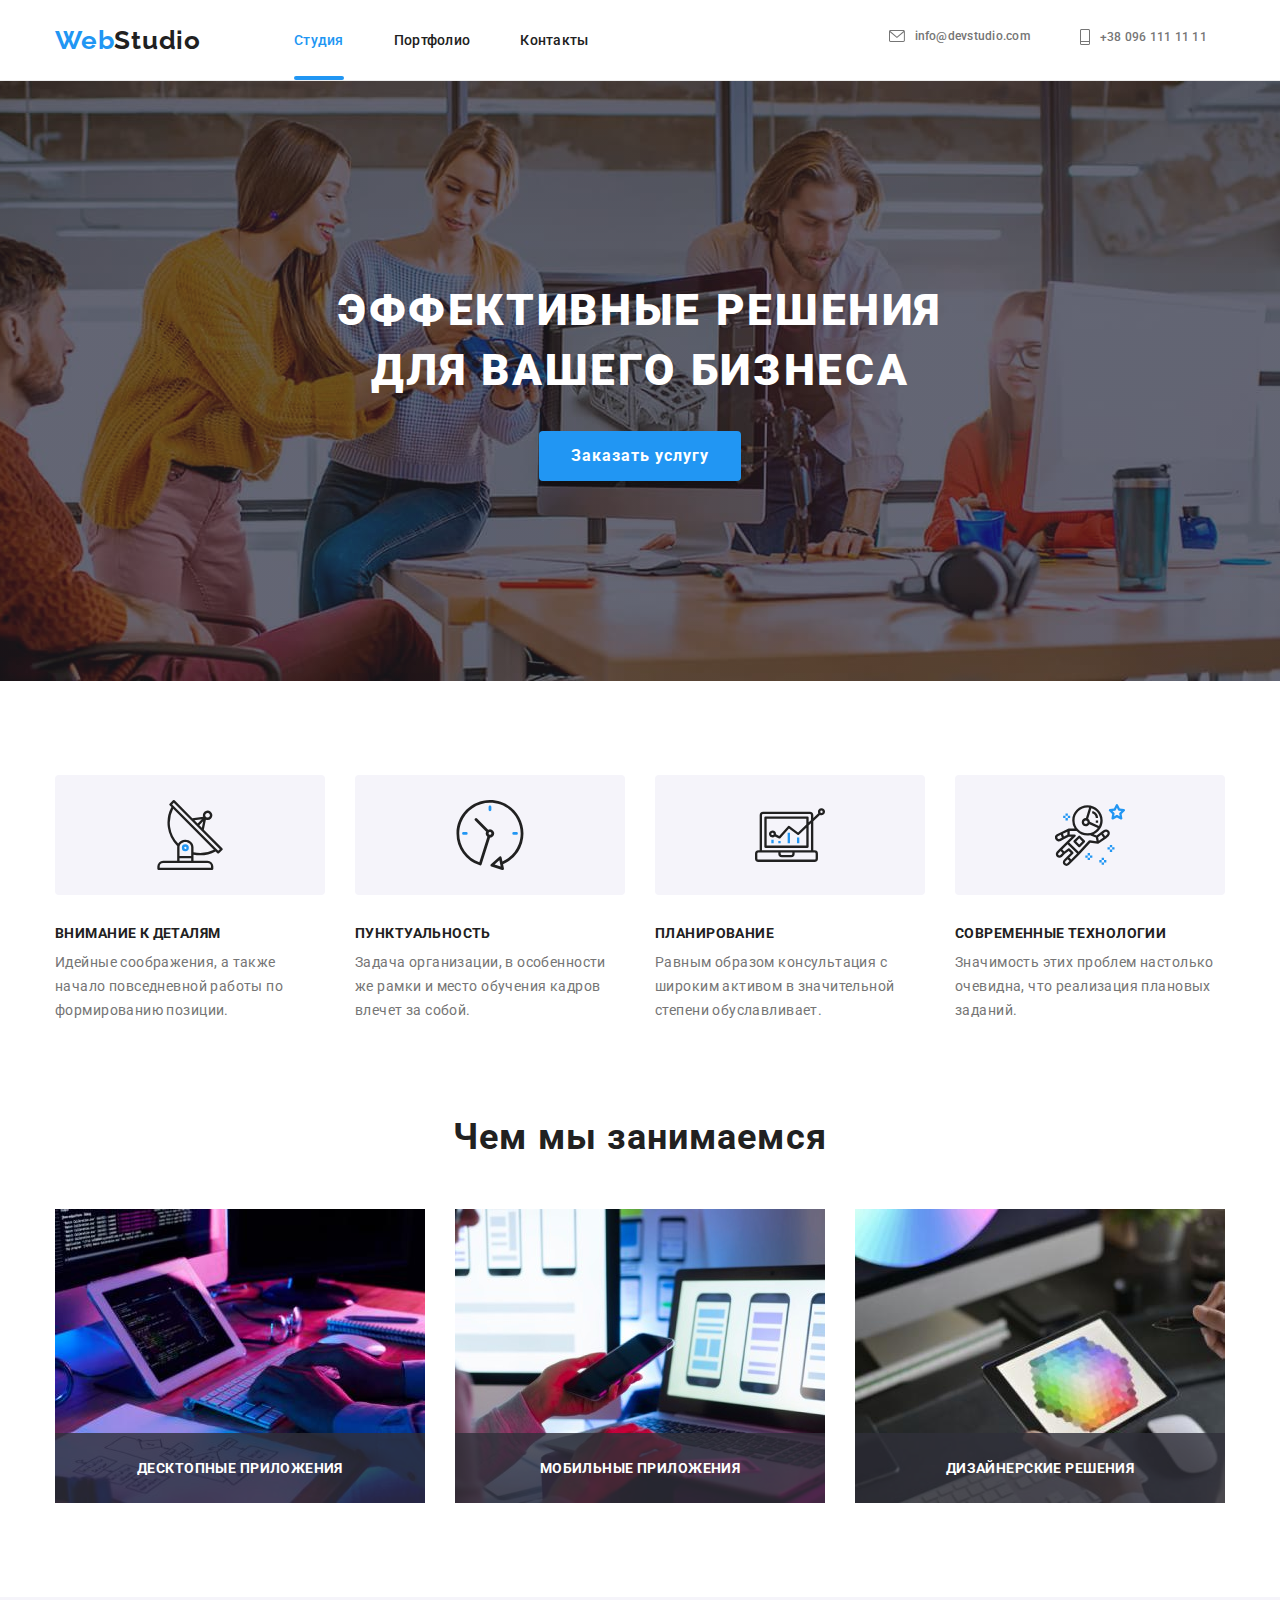
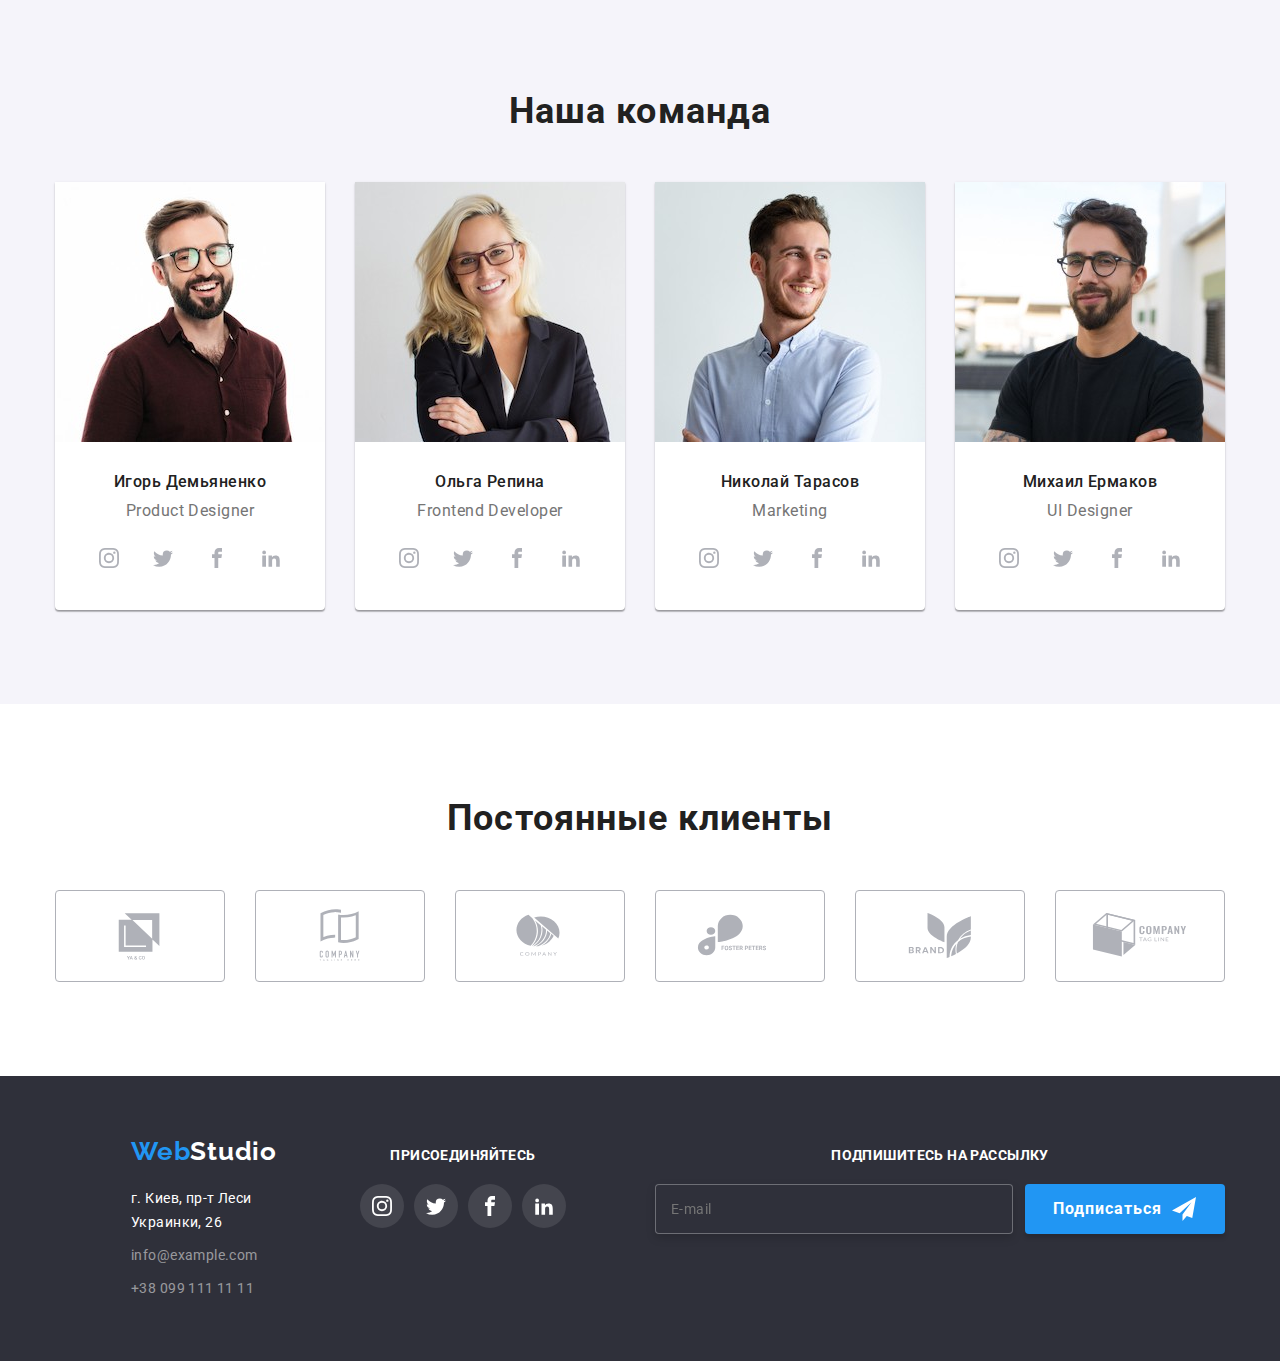
==== index.html @ aaf0d630 "1" ====
<!DOCTYPE html>
<html lang="en">
  <head>
    <meta charset="UTF-8" />
    <meta http-equiv="X-UA-Compatible" content="IE=edge" />
    <meta name="viewport" content="width=device-width, initial-scale=1.0" />
    <title>Document</title>
    <link rel="preconnect" href="https://fonts.googleapis.com" />
    <link rel="preconnect" href="https://fonts.gstatic.com" crossorigin />
    <link
      rel="stylesheet"
      href="https://cdnjs.cloudflare.com/ajax/libs/modern-normalize/1.0.0/modern-normalize.min.css"
    />
    <link
      href="https://fonts.googleapis.com/css2?family=Raleway:wght@600;700;800&family=Roboto:wght@400;500;700;900&display=swap"
      rel="stylesheet"
    />
    <link rel="stylesheet" href="./css/main.min.css" />
  </head>

  <body>
    <!-- Логотип -->
    <header class="header">
      <div class="container nav">
        <a href="./index.html" class="logo logo--right">Web<span class="logo__header-color">Studio</span></a>
        <nav class="nav">
          <ul class="nav list">
            <li class="nav__item">
              <a href="./index.html" class="active nav__info">Студия</a>
            </li>
            <li class="nav__item">
              <a href="./portfolio.html" class="nav__info">Портфолио</a>
            </li>
            <li class="nav__item">
              <a href="#contacts" class="nav__info">Контакты</a>
            </li>
          </ul>
        </nav>
        <ul class="heder-contacts list">
          <li class="heder-contacts__link">
            <a href="mailto:info@devstudio.com" class="heder-contacts__mail">
              <svg class="heder-contacts__icon" width="16" height="12">
               <use href="./images/icons-sprite.svg#icon-email"></use>
              </svg>info@devstudio.com
            </a>
          </li>
          <li class="heder-contacts__link">
            <a href="tel:+380961111111" class="heder-contacts__tel">
              <svg class="heder-contacts__icon" width="10" height="16">
                <use href="./images/icons-sprite.svg#icon-mobile"></use>
              </svg>+38 096 111 11 11
            </a>
          </li>
        </ul>
      </div>
    </header>

    <div class="mobail-header container">
       <a href="./index.html" class="mobail-logo">Web<span class="logo__header-color">Studio</span></a>    
       <button class="mobile-menu-btn" type="button"  data-menu-button>
            <svg  class="mobile-menu-icon" width="24" height="16">
              <use class="mobile-menu-open" href="./images/symbol-defs.svg#menu-24px"></use>
            <use class="mobile-menu-close" href="./images/symbol-defs.svg#close-24px"></use>
            </svg>
       </button>

      </div>

    <!-- Услуги для бизнеса -->
    <main>
      <section class="market wrapper">
        <div class="container">
          <h1 class="solution">Эффективные решения для вашего бизнеса</h1>
          <button class="order" type="button" data-modal-open >Заказать услугу</button>
        </div>
      </section>

      <!-- Особенности работы -->

      <section class="section">
        <div class="container">
          <h2 class="visually-hidden">Переваги</h2>
          <ul class="list fors">
            <li class="fors__list">
              <div class="feature feature--bottom">
                <svg width="70" height="70">
                  <use href="./images/icons-sprite.svg#icon-antenna"></use>
                </svg>
              </div>
              <h3 class="fors__skils fors__skils--bottom">Внимание к деталям</h3>
              <p class="fors__deskr">
                Идейные соображения, а также начало повседневной работы по формированию позиции.
              </p>
            </li>

            <li class="fors__list">
              <div class="feature feature--bottom">
                <svg width="70" height="70">
                  <use href="./images/icons-sprite.svg#icon-clock"></use>
                </svg>
              </div>
              <h3 class="fors__skils fors__skils--bottom">Пунктуальность</h3>
              <p class="fors__deskr">
                Задача организации, в особенности же рамки и место обучения кадров влечет за собой.
              </p>
            </li>

            <li class="fors__list">
              <div class="feature feature--bottom">
                <svg width="70" height="70">
                  <use href="./images/icons-sprite.svg#icon-diagram"></use>
                </svg>
              </div>
              <h3 class="fors__skils fors__skils--bottom">Планирование</h3>
              <p class="fors__deskr">
                Равным образом консультация с широким активом в значительной степени обуславливает.
              </p>
            </li>

            <li class="fors__list">
              <div class="feature feature--bottom">
                <svg width="70" height="70">
                  <use href="./images/icons-sprite.svg#icon-astronaut"></use>
                </svg>
              </div>
              <h3 class="fors__skils fors__skils--bottom">Современные технологии</h3>
              <p class="fors__deskr">
                Значимость этих проблем настолько очевидна, что реализация плановых заданий.
              </p>
            </li>
          </ul>
        </div>
      </section>

      <!-- Три картинки -->

      <section class="container">
        <div class="section work">
          <h2 class="mishion mishion--bottom">Чем мы занимаемся</h2>
          <ul class="picture list">
            <li class="picture__box picture__box--end">
              <img src="./images/box1.jpg" width="370" height="294" alt="box 1" />
              <p class="picture__text">Десктопные приложения</p>
            </li>
            <li class="picture__box picture__box--end">
              <img src="./images/box2.jpg" width="370" height="294" alt="box 2" />
              <p class="picture__text">Мобильные приложения</p>
            </li>
            <li class="picture__box picture__box--end">
              <img src="./images/box3.jpg" width="370" height="294" alt="box 3" />
              <p class="picture__text">Дизайнерские решения</p>
            </li>
          </ul>
        </div>
      </section>

      <!-- Команда фирмы -->

      <section class="team section">
        <div class="container">
          <h2 id="studio" class="mishion mishion--bottom">Наша команда</h2>
          <ul class="team-box list">
            <li class="team-box__unit">
              <img class="team-box__img" src="./images/igor.jpg" alt="img" />
              <div class="personal">
                <h3 class="personal__soname">Игорь Демьяненко</h3>
                <p class="personal__job personal__job--top">Product Designer</p>
                 <ul class="list soshial  soshial--top">
                    <li class="soshial__list">
                      <a class="soshial__links"
                        href="https://www.instagram.com/">
                        <svg class="soshial__icons" width="20" height="20">
                          <use href="./images/symbol-defs.svg#icon-instagram"></use>
                        </svg>
                      </a>
                    </li>
                    <li class="soshial__list">
                      <a class="soshial__links"
                        href="https://www.twitter.com/">
                        <svg class="soshial__icons" width="20" height="20">
                          <use href="./images/symbol-defs.svg#icon-twitter"></use>
                        </svg>
                      </a>
                    </li>
                    <li class="soshial__list">
                      <a class="soshial__links"
                        href="https://www.facebook.com/">
                        <svg class="soshial__icons" width="20" height="20">
                          <use href="./images/symbol-defs.svg#icon-facebook"></use>
                        </svg>
                      </a>
                    </li>
                    <li class="soshial__list">
                      <a class="soshial__links"
                        href="https://www.linkedin.com/">
                        <svg class="soshial__icons" width="20" height="20">
                          <use href="./images/symbol-defs.svg#icon-linkedin2"></use>
                        </svg>
                      </a>
                    </li>
                  </ul> 
                </div>
              
            </li>
            <li class="team-box__unit">
              <img  class="team-box__img" src="./images/olga.jpg" alt="img" />
              <div class="personal">
                <h3 class="personal__soname">Ольга Репина</h3>
                <p class="personal__job personal__job--top">Frontend Developer</p>
                 <ul class="list soshial  soshial--top">
                    <li class="soshial__list">
                      <a class="soshial__links"
                        href="https://www.instagram.com/">
                        <svg class="soshial__icons" width="20" height="20">
                          <use href="./images/symbol-defs.svg#icon-instagram"></use>
                        </svg>
                      </a>
                    </li>
                    <li class="soshial__list">
                      <a class="soshial__links"
                        href="https://www.twitter.com/">
                        <svg class="soshial__icons" width="20" height="20">
                          <use href="./images/symbol-defs.svg#icon-twitter"></use>
                        </svg>
                      </a>
                    </li>
                    <li class="soshial__list">
                      <a class="soshial__links"
                        href="https://www.facebook.com/">
                        <svg class="soshial__icons" width="20" height="20">
                          <use href="./images/symbol-defs.svg#icon-facebook"></use>
                        </svg>
                      </a>
                    </li>
                    <li class="soshial__list">
                      <a class="soshial__links"
                        href="https://www.linkedin.com/">
                        <svg class="soshial__icons" width="20" height="20">
                          <use href="./images/symbol-defs.svg#icon-linkedin2"></use>
                        </svg>
                      </a>
                    </li>
                  </ul>
              </div>
            </li>
            <li class="team-box__unit">
              <img  class="team-box__img" src="./images/nikolaj.jpg" alt="img" />
              <div class="personal">
                <h3 class="personal__soname">Николай Тарасов</h3>
                <p class="personal__job personal__job--top">Marketing</p>
                 <ul class="list soshial  soshial--top">
                    <li class="soshial__list">
                      <a class="soshial__links"
                        href="https://www.instagram.com/">
                        <svg class="soshial__icons" width="20" height="20">
                          <use href="./images/symbol-defs.svg#icon-instagram"></use>
                        </svg>
                      </a>
                    </li>
                    <li class="soshial__list">
                      <a class="soshial__links"
                        href="https://www.twitter.com/">
                        <svg class="soshial__icons" width="20" height="20">
                          <use href="./images/symbol-defs.svg#icon-twitter"></use>
                        </svg>
                      </a>
                    </li>
                    <li class="soshial__list">
                      <a class="soshial__links"
                        href="https://www.facebook.com/">
                        <svg class="soshial__icons" width="20" height="20">
                          <use href="./images/symbol-defs.svg#icon-facebook"></use>
                        </svg>
                      </a>
                    </li>
                    <li class="soshial__list">
                      <a class="soshial__links"
                        href="https://www.linkedin.com/">
                        <svg class="soshial__icons" width="20" height="20">
                          <use href="./images/symbol-defs.svg#icon-linkedin2"></use>
                        </svg>
                      </a>
                    </li>
                  </ul>
              </div>
            </li>
            <li class="team-box__unit">
              <img class="team-box__img" src="./images/mihail.jpg" alt="img" />
              <div class="personal">
                <h3 class="personal__soname">Михаил Ермаков</h3>
                <p class="personal__job personal__job--top">UI Designer</p>
                 <ul class="list soshial  soshial--top">
                    <li class="soshial__list">
                      <a class="soshial__links"
                        href="https://www.instagram.com/">
                        <svg class="soshial__icons" width="20" height="20">
                          <use href="./images/symbol-defs.svg#icon-instagram"></use>
                        </svg>
                      </a>
                    </li>
                    <li class="soshial__list">
                      <a class="soshial__links"
                        href="https://www.twitter.com/">
                        <svg class="soshial__icons" width="20" height="20">
                          <use href="./images/symbol-defs.svg#icon-twitter"></use>
                        </svg>
                      </a>
                    </li>
                    <li class="soshial__list">
                      <a class="soshial__links"
                        href="https://www.facebook.com/">
                        <svg class="soshial__icons" width="20" height="20">
                          <use href="./images/symbol-defs.svg#icon-facebook"></use>
                        </svg>
                      </a>
                    </li>
                    <li class="soshial__list">
                      <a class="soshial__links"
                        href="https://www.linkedin.com/">
                        <svg class="soshial__icons" width="20" height="20">
                          <use href="./images/symbol-defs.svg#icon-linkedin2"></use>
                        </svg>
                      </a>
                    </li>
                  </ul>
        </div>
      </div>
      </section>

      <!-- Постоянные клиенты -->

      <section class="section">
        <div class="container">
          <h2 class="mishion mishion--bottom">Постоянные клиенты</h2>
          <ul class="klients list">
            <li class="klients__list">
              <a class="klients__link" href=""
                ><svg class="klients__icon" width="106" height="60">
                  <use href="./images/symbol-defs.svg#icon-logo-0"></use>
                </svg>
              </a>
            </li>
            <li class="klients__list">
              <a class="klients__link" href=""
                ><svg class="klients__icon" width="106" height="60">
                  <use href="./images/symbol-defs.svg#icon-logo-1"></use>
                </svg>
              </a>
            </li>
            <li class="klients__list">
              <a class="klients__link" href=""
                ><svg class="klients__icon" width="106" height="60">
                  <use href="./images/symbol-defs.svg#icon-logo-2"></use>
                </svg>
              </a>
            </li>
            <li class="klients__list">
              <a class="klients__link" href=""
                ><svg class="klients__icon" width="106" height="60">
                  <use href="./images/symbol-defs.svg#icon-logo-3"></use>
                </svg>
              </a>
            </li>
            <li class="klients__list">
              <a class="klients__link" href=""
                ><svg class="klients__icon" width="106px" height="60px">
                  <use href="./images/symbol-defs.svg#icon-logo-4"></use>
                </svg>
              </a>
            </li>
            <li class="klients__list">
              <a class="klients__link" href=""
                ><svg class="klients__icon" width="106" height="60">
                  <use href="./images/symbol-defs.svg#icon-logo-5"></use>
                </svg>
              </a>
            </li>
          </ul>
        </div>
      </section>
    </main>

    <!-- footer -->

    <footer class="grafit">
      <div class="container flex">
        <div class="footer__contacts--right">
          <a class="logo logo--bottom" href="./12index.html">Web<span class="logo__footer-color">Studio</span></a>
          <address id="contacts">
            <ul class="footer__contacts-block list">
              <li class="footer__contacts-list">
                <a
                  href="https://goo.gl/maps/5vLrTGRrTv6c7Xk37"
                  target="_blank" rel="noopener noreferrer" class="footer__contacts-adress"
                  >г. Киев, пр-т Леси Украинки, 26
                </a>
              </li>
              <li class="footer__contacts-list">
                <a href="mailto:info@example.com" class="footer__contacts-link">info@example.com</a>
              </li>

              <li class="footer__contacts-list">
                <a href="tel:+380991111111" class="footer__contacts-link">+38 099 111 11 11</a>
              </li>
            </ul>
          </address>
        </div>
        <div class="footer-soclink">
          <p class="footer-title">присоединяйтесь</p>
          <ul class="footer-soc-list list">
            <li class="footer-soc-item">
              <a class="footer-soc-link link" href="https://www.instagram.com/">
                <svg class="footer-icon" width="20" height="20">
                  <use href="./images/symbol-defs.svg#icon-instagram"></use>
                </svg>
              </a>
            </li>
            <li class="footer-soc-item">
              <a class="footer-soc-link link" href="https://www.twitter.com/"
                ><svg class="footer-icon" width="20" height="20">
                  <use href="./images/symbol-defs.svg#icon-twitter"></use>
                </svg>
              </a>
            </li>
            <li class="footer-soc-item">
              <a class="footer-soc-link link" href="https://www.facebook.com/"
                ><svg class="footer-icon" width="20" height="20">
                  <use href="./images/symbol-defs.svg#icon-facebook"></use>
                </svg>
              </a>
            </li>
            <li class="footer-soc-item">
              <a class="footer-soc-link link" href="https://www.linkedin.com/"
                ><svg class="footer-icon" width="20" height="20">
                  <use href="./images/symbol-defs.svg#icon-linkedin2"></use>
                </svg>
              </a>
            </li>
          </ul>
        </div>

        <div class="footer-form">
             <p class="footer-title">ПОДПИШИТЕСЬ НА РАССЫЛКУ</p>
              <div class="btn-send">
                <form class="">
                  <label class="form-field">
                      <input class="input" type="email" name="email"
                          placeholder="E-mail" required />
                  </label>
                </form>        
                 <button class="button-send" type="submit">Подписаться
                      <svg class="button-icon-send" width="24" height="24">
                          <use href="./images/symbol-defs.svg#icon-shere" />
                      </svg>
                 </button>
            </div>
        </div>
      </div>

    </footer>

<!-- MODAL -->

    <div class="backdrop is-hidden" data-modal>
      <div class="modal">
        <button type="button" class="modal-close-btn" data-modal-close>
          <svg class="close-btn" width="11" height="11">
            <use href="./images/symbol-defs.svg#icon-xx"></use>
          </svg>
        </button>

        <form action="#" class="modal-form" data-netlify="true" id="form">
          <p class="modal-form-deskr">Оставьте свои данные, мы вам перезвоним</p>

           <div class="modal-form-fild">
             <label for="text" class="modal-field-name">Имя</label>
              <div class="input-wrap">
                <input required type="text" class="modal-field-input" id="user-name" name="Имя">   
                 <svg class="form-icon" width="12" height="12">
                   <use href="./images/symbol-defs.svg#icon-man"></use>
                 </svg>
              </div>
           </div>
           <div class="modal-form-fild">
              <label for="tel" class="modal-field-name">Телефон</label>
              <div class="input-wrap">
                <input required type="tel" class="modal-field-input" id="user-telefon" name="Телефон">
                  <svg class="form-icon" width="12" height="12">
                    <use href="./images/symbol-defs.svg#icon-fone"></use>
                  </svg>
              </div>
           </div>
           <div class="modal-form-fild">
             <label for="email" class="modal-field-name">Почта</label>
             <div class="input-wrap">
               <input required type="email" class="modal-field-input" id="user-email"name="email">
                 <svg class="form-icon" width="15" height="12">
                   <use href="./images/symbol-defs.svg#icon-mail-to"></use>
                 </svg>
              </div>
           </div>
           <div class="modal-form-coments">
              <label for="comment" class="modal-field-name">Комментарий</label>
              <textarea class="modal-field-coments" name="comment" id="comment" placeholder="Введите текст..."></textarea>
           </div>
           <label class="modal-field-contract">
            <input class="checkbox" type="checkbox" name="contract" value="reading" />
            Соглашаюсь с рассылкой и принимаю  <span class="contract"> Условия договора</span>
          </label>
           <button class="model-form-button" id="launch-btn" type="submit">Oтправить</button>
       </form>

      </div>
    </div>
    <!-- MOBILE MENU MODUL -->
    <div class=" mobile-menu backdro is-hidde" data-menu>

      <ul class=" mobile-menu__nav list">
        <li class="mobile-menu__nav--item">
          <a href="./index.html" class="mobile-menu__nav--info carent">Студия</a>
        </li>
        <li class="mobile-menu__nav--item">
          <a href="./portfolio.html" class="mobile-menu__nav--info">Портфолио</a>
        </li>
        <li class="mobile-menu__nav--item">
          <a href="#contacts" class="mobile-menu__nav--info">Контакты</a>
        </li>
      </ul>

      <ul class="mobile-menu__contacts list">
        <li class="mobile-menu__contacts--item">
          <a href="tel:+380961111111" class="mobile-menu__contacts--tel">+38 096 111 11 11</a>
        </li>

        <li class="mobile-menu__contacts--item">
          <a href="mailto:info@devstudio.com" class="mobile-menu__contacts--mail">info@devstudio.com</a>
        </li>
      </ul>

           <ul class="mobile-menu__socials list link">
              <li class="mobile-menu__socials--item">
                <a href="https://www.instagram.com/" class="mobile-menu__socials--link link">Instagram</a>
              </li>
              <li class="mobile-menu__socials--item">
                <a href="https://www.twitter.com/" class="mobile-menu__socials--link link">Twitter</a>
              </li>
              <li class="mobile-menu__socials--item">
                <a href="https://www.facebook.com/" class="mobile-menu__socials--link link">Facebook</a>
              </li>
              <li class="mobile-menu__socials--item">
                <a href="https://www.linkedin.com/" class="mobile-menu__socials--link link">LinkedIn</a>
              </li>
            </ul>
    </div>

   <script src="./js/modal.js"></script>
   <script src="./js/mobile-menu.js"></script>
  </body>
</html>
---- css/main.min.css ----
*,*::before,*::after{-webkit-box-sizing:border-box;box-sizing:border-box}:root{--card-team-gap: 30px;--card-projects-gap: 30px;--main-brand-color: #2196f3;--sekond-brand-color: #212121;--main-body-color: #ffffff;--buttom-second-color: #188ce8;--text-main-color: #2f303a;--text-sekond-color: #757575;--background-second-color: #f5f4fa;--background: #e5e5e5;--icons-first-color: #afb1b8;--e-adress-color: rgba(225, 225, 225, 0.6)}body{font-family:Roboto,sans-serif;color:var(--sekond-brand-color);background-color:var(--main-body-color);font-size:14px;letter-spacing:.03em}.list{list-style:none;margin:0;padding-left:0px}.link{text-decoration:none;padding:0px}h1,h2,h3,h4,h5,p{margin:0}ul,ol{margin:0;padding-left:0}img{display:block;height:auto}a{text-decoration:none}.visually-hidden{position:absolute;width:1px;height:1px;margin:-1px;border:0;padding:0;white-space:nowrap;-webkit-clip-path:inset(100%);clip-path:inset(100%);clip:rect(0 0 0 0);overflow:hidden}.container{width:100%;margin-left:auto;margin-right:auto;padding:0 15px}@media screen and (max-width: 479px){.container{max-width:100%;margin-left:auto;margin-right:auto}}@media screen and (min-width: 480px){.container{max-width:480px}}@media screen and (min-width: 768px){.container{max-width:768px}}@media screen and (min-width: 1200px){.container{max-width:1200px}}.section{margin:0 auto}@media screen and (max-width: 1199px){.section{padding-top:60px;padding-bottom:60px}}@media screen and (min-width: 1200px){.section{padding-top:94px;padding-bottom:94px}}.header{padding-top:25px;padding-bottom:24px;border-bottom:1px solid #ececec}@media screen and (max-width: 767px){.header{display:none}}@media screen and (min-width: 768px){.header{padding-top:21px;padding-bottom:21px}}@media screen and (min-width: 1200px){.header{padding-top:25px;padding-bottom:24px}}.mobail-header{display:-webkit-box;display:-ms-flexbox;display:flex;-webkit-box-align:center;-ms-flex-align:center;align-items:center;-webkit-box-pack:justify;-ms-flex-pack:justify;justify-content:space-between;background-color:var(--main-body-color)}@media screen and (min-width: 767px){.mobail-header{display:none;max-width:100%}}.mobail-logo{display:-webkit-box;display:-ms-flexbox;display:flex;padding:16px 0;font-family:"Raleway";font-style:normal;font-weight:700;font-size:24px;line-height:1.17;letter-spacing:.03em;color:var(--main-brand-color);cursor:pointer}.mobile-menu-btn{background-color:rgba(0,0,0,0);border:none;width:40px;height:40px;display:-webkit-box;display:-ms-flexbox;display:flex;-webkit-box-align:center;-ms-flex-align:center;align-items:center;-webkit-box-pack:center;-ms-flex-pack:center;justify-content:center;cursor:pointer;margin-left:auto;z-index:1000;-webkit-transform:fill;transform:fill;-webkit-transition:-webkit-transform 250ms cubic-bezier(0.4, 0, 0.2, 1);transition:-webkit-transform 250ms cubic-bezier(0.4, 0, 0.2, 1);transition:transform 250ms cubic-bezier(0.4, 0, 0.2, 1);transition:transform 250ms cubic-bezier(0.4, 0, 0.2, 1), -webkit-transform 250ms cubic-bezier(0.4, 0, 0.2, 1)}@media screen and (min-width: 768px){.mobile-menu-btn{display:none}}.mobile-menu-open,.mobile-menu-close{-webkit-transform:fill;transform:fill;-webkit-transition:-webkit-transform 250ms cubic-bezier(0.4, 0, 0.2, 1);transition:-webkit-transform 250ms cubic-bezier(0.4, 0, 0.2, 1);transition:transform 250ms cubic-bezier(0.4, 0, 0.2, 1);transition:transform 250ms cubic-bezier(0.4, 0, 0.2, 1), -webkit-transform 250ms cubic-bezier(0.4, 0, 0.2, 1);fill:var(--sekond-brand-color)}.mobile-menu-open:hover,.mobile-menu-open:focus{fill:var(--main-brand-color)}.mobile-menu-close:focus,.mobile-menu-close:hover{fill:var(--main-brand-color)}.mobile-menu-open{-webkit-transition:500ms;transition:500ms}.mobile-menu-btn.is-open .mobile-menu-open{opacity:0}.mobile-menu-close{opacity:0;-webkit-transition:500ms;transition:500ms}.mobile-menu-btn.is-open .mobile-menu-close{opacity:1}.logo{display:block;font-family:"Raleway";text-decoration:none;font-weight:700;font-size:26px;line-height:1.19;letter-spacing:.03em;color:var(--main-brand-color)}@media screen and (max-width: 1199px){.logo{display:-webkit-box;display:-ms-flexbox;display:flex;-webkit-box-pack:center;-ms-flex-pack:center;justify-content:center}}.logo--bottom{margin-bottom:20px}.logo__footer-color{color:var(--main-body-color)}@media screen and (min-width: 768px){.logo--right{margin-right:86px}}@media screen and (min-width: 1200px){.logo--right{margin-right:93px}}.logo__header-color{color:var(--sekond-brand-color)}.nav{display:-webkit-box;display:-ms-flexbox;display:flex;-webkit-box-align:center;-ms-flex-align:center;align-items:center}.nav__item{margin-right:50px}.nav__item:last-child{margin-right:0px}.nav__info{position:relative;font-weight:500;line-height:1.14;letter-spacing:.02em;color:var(--sekond-brand-color);-webkit-transition-property:color;transition-property:color;-webkit-transition-duration:250ms;transition-duration:250ms;-webkit-transition-timing-function:cubic-bezier(0.4, 0, 0.2, 1);transition-timing-function:cubic-bezier(0.4, 0, 0.2, 1)}.nav__info:hover,.nav__info:focus{color:var(--main-brand-color)}.active::after{content:"";position:absolute;left:0;bottom:-32px;width:100%;height:4px;border-radius:2px;background-color:var(--main-brand-color)}.active{color:var(--main-brand-color)}.heder-contacts{display:-webkit-box;display:-ms-flexbox;display:flex}@media screen and (min-width: 768px){.heder-contacts{-ms-flex-wrap:wrap;flex-wrap:wrap;margin-left:74px}}@media screen and (min-width: 1200px){.heder-contacts{-ms-flex-wrap:nowrap;flex-wrap:nowrap;margin-left:300px}}.heder-contacts__mail,.heder-contacts__tel{display:-webkit-box;display:-ms-flexbox;display:flex;-webkit-box-align:center;-ms-flex-align:center;align-items:center;font-family:"Roboto";font-style:normal;font-weight:500;letter-spacing:.02em;color:var(--text-sekond-color);-webkit-transition-property:color;transition-property:color;-webkit-transition-duration:250ms;transition-duration:250ms;-webkit-transition-timing-function:cubic-bezier(0.4, 0, 0.2, 1);transition-timing-function:cubic-bezier(0.4, 0, 0.2, 1)}@media screen and (min-width: 768px){.heder-contacts__mail,.heder-contacts__tel{font-weight:500;font-size:12px;line-height:1.17;letter-spacing:.02em}}.heder-contacts__mail:hover,.heder-contacts__mail:hover,.heder-contacts__tel:hover,.heder-contacts__tel:hover{color:var(--main-brand-color)}@media screen and (min-width: 768px){.heder-contacts__mail{padding-bottom:9px}}@media screen and (min-width: 1200px){.heder-contacts__link+.heder-contacts__link{margin-left:50px}}.heder-contacts__icon{fill:currentColor}@media screen and (min-width: 768px){.heder-contacts__icon{margin-right:8px}}@media screen and (min-width: 1200px){.heder-contacts__icon{margin-right:10px}}.heder-contacts__icon:hover{fill:currentColor}@media screen and (min-width: 768px){.heder-contacts__icon--smal-tel{width:10px;height:14px}}@media screen and (min-width: 1200px){.heder-contacts__icon--smal-tel{width:10px;height:16px}}@media screen and (min-width: 768px){.heder-contacts__icon--smal-mail{width:12px;height:10px}}@media screen and (min-width: 1200px){.heder-contacts__icon--smal-mail{width:16px;height:12px}}.market{background-color:var(--text-main-color)}@media screen and (max-width: 1199px){.market{padding-top:118px;padding-bottom:118px}}@media screen and (min-width: 1200px){.market{padding-top:200px;padding-bottom:200px}}.wrapper{margin-left:auto;margin-right:auto;background-image:-webkit-gradient(linear, left top, right top, from(rgba(47, 48, 58, 0.4)), to(rgba(47, 48, 58, 0.4))),url(../images/idias\ for\ bisenes.jpg);background-image:linear-gradient(to right, rgba(47, 48, 58, 0.4), rgba(47, 48, 58, 0.4)),url(../images/idias\ for\ bisenes.jpg);background-repeat:no-repeat;background-position:center;background-size:cover}@media screen and (min-width: 480px){.wrapper{max-width:480px;height:400px}}@media screen and (min-width: 768px){.wrapper{max-width:768px;height:400px}}@media screen and (min-width: 1200px){.wrapper{max-width:1600px;height:600px}}.solution{margin:0px auto;font-family:"Roboto";font-style:normal;font-weight:900;text-transform:uppercase;text-align:center;letter-spacing:.06em;color:var(--main-body-color)}@media screen and (max-width: 1199px){.solution{width:360px;font-size:26px;line-height:1.62}}@media screen and (min-width: 1200px){.solution{width:696px;font-size:44px;line-height:1.36}}.order{display:block;margin:0 auto;padding:10px 32px 10px 32px;margin-top:30px;background:var(--main-brand-color);-webkit-box-shadow:0px 4px 4px rgba(0,0,0,.15);box-shadow:0px 4px 4px rgba(0,0,0,.15);border:0;border-radius:4px;font-family:"Roboto";font-weight:700;font-size:16px;line-height:1.88;text-align:center;letter-spacing:.06em;color:var(--main-body-color);cursor:pointer}.order:hover{background-color:var(--buttom-second-color)}.order:focus{cursor:progress}.feature{display:-webkit-box;display:-ms-flexbox;display:flex;-webkit-box-pack:center;-ms-flex-pack:center;justify-content:center;-webkit-box-align:center;-ms-flex-align:center;align-items:center;width:100%;height:120px;background-color:var(--background-second-color);border-radius:4px}.feature--bottom{margin-bottom:30px}.fors{display:-webkit-box;display:-ms-flexbox;display:flex;-webkit-box-pack:center;-ms-flex-pack:center;justify-content:center;-ms-flex-wrap:wrap;flex-wrap:wrap;gap:30px}@media screen and (min-width: 480px){.fors__list{max-width:450px}}@media screen and (min-width: 768px){.fors__list{max-width:354px}}@media screen and (min-width: 1200px){.fors__list{max-width:270px}}.fors__skils{font-family:"Roboto";font-size:14px;font-weight:700;letter-spacing:.03em;text-transform:uppercase;color:var(--sekond-brand-color)}.fors__skils--bottom{margin:0 0 10px 0}.fors__deskr{font-family:"Roboto";font-style:normal;font-weight:400;line-height:1.71;letter-spacing:.03em;color:var(--text-sekond-color);margin:0}.work{padding-top:0px}@media screen and (max-width: 1199px){.work{display:none}}.picture{display:-webkit-box;display:-ms-flexbox;display:flex;-webkit-box-pack:center;-ms-flex-pack:center;justify-content:center;-ms-flex-wrap:wrap;flex-wrap:wrap;gap:30px}.picture__box{position:relative}.picture__text{display:-webkit-box;display:-ms-flexbox;display:flex;-webkit-box-pack:center;-ms-flex-pack:center;justify-content:center;-webkit-box-align:center;-ms-flex-align:center;align-items:center;position:absolute;width:100%;height:70px;bottom:0;font-weight:700;text-transform:uppercase;color:var(--main-body-color);background:rgba(47,48,58,.8)}.mishion{font-family:"Roboto";font-weight:700;letter-spacing:.03em;text-align:center;color:var(--sekond-brand-color)}@media screen and (min-width: 1200px){.mishion{font-size:36px;line-height:1.16}}@media screen and (max-width: 1199px){.mishion{font-size:28px;line-height:1.18}}@media screen and (min-width: 1200px){.mishion--bottom{margin-bottom:50px}}@media screen and (max-width: 1199px){.mishion--bottom{margin-bottom:30px}}.team{margin-left:auto;margin-right:auto;background-color:var(--background-second-color)}.team-box{display:-webkit-box;display:-ms-flexbox;display:flex;-webkit-box-pack:center;-ms-flex-pack:center;justify-content:center;-ms-flex-wrap:wrap;flex-wrap:wrap;gap:30px}.team-box__unit{background:var(--main-body-color);-webkit-box-shadow:0px 1px 3px rgba(0,0,0,.12),0px 1px 1px rgba(0,0,0,.14),0px 2px 1px rgba(0,0,0,.2);box-shadow:0px 1px 3px rgba(0,0,0,.12),0px 1px 1px rgba(0,0,0,.14),0px 2px 1px rgba(0,0,0,.2);border-radius:0px 0px 4px 4px;overflow:hidden}@media screen and (min-width: 480px){.team-box__img{width:450px;height:460px}}@media screen and (min-width: 768px){.team-box__img{width:354px;height:374px}}@media screen and (min-width: 1200px){.team-box__img{width:270px;height:260px}}.personal{padding:30px 0}.personal__soname{text-align:center;font-family:"Roboto";font-weight:500;font-size:16px;line-height:1.19;letter-spacing:.03em;color:var(--sekond-brand-color)}.personal__job{text-align:center;font-family:"Roboto";font-weight:400;font-size:16px;line-height:1.19;letter-spacing:.03em;color:var(--text-sekond-color)}.personal__job--top{margin-top:10px}.soshial{display:-webkit-box;display:-ms-flexbox;display:flex;-webkit-box-align:center;-ms-flex-align:center;align-items:center;-webkit-box-pack:center;-ms-flex-pack:center;justify-content:center}.soshial--top{margin-top:16px}.soshial__list{margin-right:10px}.soshial__list:last-child{margin-right:0px}.soshial__links{display:-webkit-box;display:-ms-flexbox;display:flex;-webkit-box-align:center;-ms-flex-align:center;align-items:center;-webkit-box-pack:center;-ms-flex-pack:center;justify-content:center;width:44px;height:44px;border-radius:50%;color:var(--icons-first-color);-webkit-transition-property:background-color,color;transition-property:background-color,color;-webkit-transition-duration:250ms;transition-duration:250ms;-webkit-transition-timing-function:cubic-bezier(0.4, 0, 0.2, 1);transition-timing-function:cubic-bezier(0.4, 0, 0.2, 1)}.soshial__links:hover,.soshial__links:focus{background-color:var(--buttom-second-color);color:var(--main-body-color)}.soshial__icons{fill:currentColor}.soshial__icons:hover,.soshial__icons:focus{fill:currentColor}.klients{display:-webkit-box;display:-ms-flexbox;display:flex;-webkit-box-pack:center;-ms-flex-pack:center;justify-content:center;margin-left:auto;margin-right:auto;-ms-flex-wrap:wrap;flex-wrap:wrap;gap:30px}.klients__link{display:-webkit-box;display:-ms-flexbox;display:flex;-webkit-box-pack:center;-ms-flex-pack:center;justify-content:center;-webkit-box-align:center;-ms-flex-align:center;align-items:center;width:170px;height:92px;color:var(--icons-first-color);border:1px solid var(--icons-first-color);border-radius:4px;-webkit-transition-property:border-color,color;transition-property:border-color,color;-webkit-transition-duration:250ms;transition-duration:250ms;-webkit-transition-timing-function:cubic-bezier(0.4, 0, 0.2, 1);transition-timing-function:cubic-bezier(0.4, 0, 0.2, 1)}.klients__link:hover,.klients__link:focus{color:var(--main-brand-color);border-color:var(--main-brand-color)}.klients__icon{fill:currentColor}.grafit{background-color:var(--text-main-color);padding:60px 0}.flex{display:-webkit-box;display:-ms-flexbox;display:flex}@media screen and (max-width: 767px){.flex{margin:auto;-webkit-box-pack:center;-ms-flex-pack:center;justify-content:center;-webkit-box-orient:vertical;-webkit-box-direction:normal;-ms-flex-direction:column;flex-direction:column;-webkit-box-align:center;-ms-flex-align:center;align-items:center}}@media screen and (min-width: 768px){.flex{-ms-flex-wrap:wrap;flex-wrap:wrap;-webkit-box-pack:justify;-ms-flex-pack:justify;justify-content:space-between;-webkit-box-align:baseline;-ms-flex-align:baseline;align-items:baseline}}@media screen and (min-width: 1200px){.flex{-ms-flex-wrap:nowrap;flex-wrap:nowrap;-webkit-box-align:baseline;-ms-flex-align:baseline;align-items:baseline;-webkit-box-pack:start;-ms-flex-pack:start;justify-content:flex-start}}.footer__contacts--right{display:block}@media screen and (min-width: 768px){.footer__contacts--right{margin-left:76px}}@media screen and (min-width: 1200px){.footer__contacts--right{margin-right:70px}}.footer__contacts-block{display:-webkit-box;display:-ms-flexbox;display:flex;-webkit-box-orient:vertical;-webkit-box-direction:normal;-ms-flex-direction:column;flex-direction:column;-ms-flex-wrap:wrap;flex-wrap:wrap;gap:9px}@media screen and (max-width: 760px){.footer__contacts-block{margin-bottom:60px}}@media screen and (max-width: 1199px){.footer__contacts-list{margin-right:auto;margin-left:auto}}.footer__contacts-list:last-child{margin-bottom:0}.footer__contacts-adress{font-style:normal;line-height:1.71;letter-spacing:.03em;color:var(--main-body-color);-webkit-transition-property:color;transition-property:color;-webkit-transition-duration:250ms;transition-duration:250ms;-webkit-transition-timing-function:cubic-bezier(0.4, 0, 0.2, 1);transition-timing-function:cubic-bezier(0.4, 0, 0.2, 1)}.footer__contacts-link{color:var(--e-adress-color);font-style:normal;line-height:1.71;letter-spacing:.03em;-webkit-transition-property:color;transition-property:color;-webkit-transition-duration:250ms;transition-duration:250ms;-webkit-transition-timing-function:cubic-bezier(0.4, 0, 0.2, 1);transition-timing-function:cubic-bezier(0.4, 0, 0.2, 1)}.footer__contacts-adress:hover,.footer__contacts-link:hover,.footer__contacts-link:focus,.footer__contacts-adress:focus{color:var(--main-brand-color)}@media screen and (min-width: 768px){.footer-soclink{margin-right:89px}}@media screen and (max-width: 1199px){.footer-soclink{display:-webkit-box;display:-ms-flexbox;display:flex;-webkit-box-orient:vertical;-webkit-box-direction:normal;-ms-flex-direction:column;flex-direction:column;-webkit-box-align:center;-ms-flex-align:center;align-items:center;-webkit-box-pack:center;-ms-flex-pack:center;justify-content:center}}.footer-title{margin-bottom:20px;font-family:"Roboto";font-style:normal;font-weight:700;font-size:14px;line-height:1.14;letter-spacing:.03em;text-transform:uppercase;color:var(--main-body-color);text-align:center;font-family:"Roboto";font-style:normal;font-weight:700;font-size:14px;line-height:1.14;letter-spacing:.03em;text-transform:uppercase;color:var(--main-body-color)}@media screen and (max-width: 1199px){.footer-title{text-align:center}}.footer-soc-link{display:-webkit-box;display:-ms-flexbox;display:flex;width:44px;height:44px;-webkit-box-pack:center;-ms-flex-pack:center;justify-content:center;-webkit-box-align:center;-ms-flex-align:center;align-items:center;border-radius:50%;color:var(--main-body-color);background:rgba(255,255,255,.1);-webkit-transition-property:background-color;transition-property:background-color;-webkit-transition-duration:250ms;transition-duration:250ms;-webkit-transition-timing-function:cubic-bezier(0.4, 0, 0.2, 1);transition-timing-function:cubic-bezier(0.4, 0, 0.2, 1)}.footer-soc-link:hover,.footer-soc-link:focus{background-color:var(--main-brand-color)}.footer-soc-list{display:-webkit-box;display:-ms-flexbox;display:flex;margin-left:auto}.footer-soc-list .footer-soc-item+.footer-soc-item{margin-left:10px}.footer-icon{fill:currentColor}.footer-form{display:inline-block;-webkit-box-pack:end;-ms-flex-pack:end;justify-content:end}@media screen and (min-width: 768px){.footer-form{margin-left:auto;margin-right:auto}}@media screen and (max-width: 1199px){.footer-form{margin-top:60px}}@media screen and (min-width: 1200px){.footer-form{margin-left:auto;margin-right:0px}}.form-field{color:var(--main-body-color);background:var(--text-main-color);-webkit-user-select:none;-moz-user-select:none;-ms-user-select:none;user-select:none}.input{height:50px;width:358px;padding:15px;letter-spacing:.03em;background:var(--text-main-color);color:var(---main-btn-color);border:1px solid rgba(255,255,255,.3);-webkit-filter:drop-shadow(0px 4px 4px rgba(0, 0, 0, 0.15));filter:drop-shadow(0px 4px 4px rgba(0, 0, 0, 0.15));border-radius:4px;-webkit-transition-property:border-color;transition-property:border-color;-webkit-transition-duration:250ms;transition-duration:250ms;-webkit-transition-timing-function:cubic-bezier(0.4, 0, 0.2, 1);transition-timing-function:cubic-bezier(0.4, 0, 0.2, 1)}.input:hover,.input:focus-within{outline:none;border-color:var(--buttom-second-color)}@media screen and (max-width: 1199px){.btn-send{display:-webkit-box;display:-ms-flexbox;display:flex;-webkit-box-orient:vertical;-webkit-box-direction:normal;-ms-flex-direction:column;flex-direction:column;-webkit-box-pack:center;-ms-flex-pack:center;justify-content:center;-webkit-box-align:center;-ms-flex-align:center;align-items:center}}@media screen and (min-width: 1200px){.btn-send{display:-webkit-box;display:-ms-flexbox;display:flex;-webkit-box-align:end;-ms-flex-align:end;align-items:flex-end}}.button-send{padding:0;width:200px;height:50px;font-weight:700;font-size:16px;line-height:1.88;display:-webkit-box;display:-ms-flexbox;display:flex;-webkit-box-pack:end;-ms-flex-pack:end;justify-content:flex-end;-webkit-box-align:center;-ms-flex-align:center;align-items:center;text-align:center;border:0;border-radius:4px;letter-spacing:.06em;background-color:var(--main-brand-color);color:var(--main-body-color);-webkit-box-shadow:0px 4px 4px rgba(0,0,0,.15);box-shadow:0px 4px 4px rgba(0,0,0,.15);-webkit-transition-property:background-color;transition-property:background-color;-webkit-transition-duration:250ms;transition-duration:250ms;-webkit-transition-timing-function:cubic-bezier(0.4, 0, 0.2, 1);transition-timing-function:cubic-bezier(0.4, 0, 0.2, 1);cursor:pointer}@media screen and (max-width: 1199px){.button-send{margin-top:20px}}@media screen and (min-width: 1200px){.button-send{margin-left:12px}}.button-icon-send{margin-right:29px;margin-left:10px;cursor:pointer}.button-send:hover,.button-send:focus{background-color:var(--buttom-second-color)}.menu{display:-webkit-box;display:-ms-flexbox;display:flex;-ms-flex-wrap:wrap;flex-wrap:wrap;gap:8px}@media screen and (min-width: 480px){.menu{-webkit-box-pack:start;-ms-flex-pack:start;justify-content:flex-start}}@media screen and (min-width: 768px){.menu{-webkit-box-pack:center;-ms-flex-pack:center;justify-content:center}}@media screen and (min-width: 1200px){.menu{-webkit-box-pack:center;-ms-flex-pack:center;justify-content:center}}@media screen and (max-width: 479px){.menu--bottom{margin-bottom:30px}}@media screen and (min-width: 480px){.menu--bottom{margin-bottom:40px}}@media screen and (min-width: 768px){.menu--bottom{margin-bottom:30px}}@media screen and (min-width: 1200px){.menu--bottom{margin-bottom:50px}}.menu__link{padding:6px 22px;border-radius:4px;border:0;font-family:"Roboto";font-style:normal;font-weight:500;font-size:16px;line-height:1.63;letter-spacing:.03em;background-color:var(--background-second-color);-webkit-transition-property:background-color,color,-webkit-box-shadow;transition-property:background-color,color,-webkit-box-shadow;transition-property:background-color,color,box-shadow;transition-property:background-color,color,box-shadow,-webkit-box-shadow;-webkit-transition-duration:250ms;transition-duration:250ms;-webkit-transition-timing-function:cubic-bezier(0.4, 0, 0.2, 1);transition-timing-function:cubic-bezier(0.4, 0, 0.2, 1);cursor:pointer}.menu__link:hover,.menu__link:focus{background:var(--main-brand-color);color:var(--main-body-color);-webkit-box-shadow:0px 3px 1px rgba(0,0,0,.1),0px 1px 2px rgba(0,0,0,.08),0px 2px 2px rgba(0,0,0,.12);box-shadow:0px 3px 1px rgba(0,0,0,.1),0px 1px 2px rgba(0,0,0,.08),0px 2px 2px rgba(0,0,0,.12)}.job-list{position:relative;display:-webkit-box;display:-ms-flexbox;display:flex;-ms-flex-wrap:wrap;flex-wrap:wrap;gap:30px}@media screen and (min-width: 480px){.job-list{-webkit-box-pack:center;-ms-flex-pack:center;justify-content:center}}@media screen and (min-width: 768px){.job-list{-webkit-box-pack:start;-ms-flex-pack:start;justify-content:flex-start;-webkit-box-align:start;-ms-flex-align:start;align-items:flex-start}}.job-project{position:relative;cursor:pointer}.projekt-link{display:block}.projekt-link:hover,.projekt-link:focus{-webkit-box-shadow:0px 1px 1px rgba(0,0,0,.12),0px 4px 4px rgba(0,0,0,.06),1px 4px 6px rgba(0,0,0,.16);box-shadow:0px 1px 1px rgba(0,0,0,.12),0px 4px 4px rgba(0,0,0,.06),1px 4px 6px rgba(0,0,0,.16)}.projekt-link:hover .projekt-text,.projekt-link:focus .projekt-text{-webkit-transform:translateY(0);transform:translateY(0)}.projekt-img{position:relative;overflow:hidden}@media screen and (min-width: 480px){.projekt-img__pic{width:450px;height:294px}}@media screen and (min-width: 768px){.projekt-img__pic{width:354px;height:294px}}@media screen and (min-width: 1200px){.projekt-img__pic{width:370px;height:294px}}.projekt-text{position:absolute;top:0;background-color:rgba(33,150,243,.9);padding:63px 24px;-webkit-transform:translateY(100%);transform:translateY(100%);-webkit-transition:-webkit-transform 250ms cubic-bezier(0.4, 0, 0.2, 1);transition:-webkit-transform 250ms cubic-bezier(0.4, 0, 0.2, 1);transition:transform 250ms cubic-bezier(0.4, 0, 0.2, 1);transition:transform 250ms cubic-bezier(0.4, 0, 0.2, 1), -webkit-transform 250ms cubic-bezier(0.4, 0, 0.2, 1);font-weight:400;font-size:18px;line-height:1.56;letter-spacing:.03em;color:var(--main-body-color)}@media screen and (min-width: 480px){.projekt-text{-webkit-transform:translateY(111%);transform:translateY(111%)}}.job-project-box{padding:20px 24px 20px 24px;border-left:1px solid #eee;border-right:1px solid #eee;border-bottom:1px solid #eee}@media screen and (min-width: 480px){.job-project-box{width:450px}}@media screen and (min-width: 768px){.job-project-box{width:354px}}@media screen and (min-width: 1200px){.job-project-box{width:370px}}@media screen and (min-width: 768px){.job-project-box--height{height:147px}}@media screen and (min-width: 1200px){.job-project-box--height{height:100%}}.job-result{margin-bottom:4px;font-family:"Roboto";font-weight:700;font-size:18px;line-height:2;color:var(--sekond-brand-color);letter-spacing:.06em}.job-title{font-family:"Roboto";font-weight:400;font-size:16px;line-height:1.88;letter-spacing:.03em;color:var(--text-sekond-color)}.backdrop{position:fixed;top:0;left:0;width:100%;height:100%;background-color:rgba(0,0,0,.2);-webkit-transition:opacity 250ms cubic-bezier(0.4, 0, 0.2, 1),visibility 250ms;transition:opacity 250ms cubic-bezier(0.4, 0, 0.2, 1),visibility 250ms}.modal{position:absolute;top:50%;left:50%;-webkit-transform:translate(-50%, -50%);transform:translate(-50%, -50%);background-color:var(--main-body-color);border-radius:4px;-webkit-box-shadow:0px 1px 3px rgba(0,0,0,.12),0px 1px 1px rgba(0,0,0,.14),0px 2px 1px rgba(0,0,0,.1);box-shadow:0px 1px 3px rgba(0,0,0,.12),0px 1px 1px rgba(0,0,0,.14),0px 2px 1px rgba(0,0,0,.1)}@media screen and (max-width: 1199px){.modal{width:450px;height:609px}}@media screen and (min-width: 1200px){.modal{width:528px;height:581px}}.modal-close-btn{position:absolute;top:8px;right:8px;display:-webkit-box;display:-ms-flexbox;display:flex;-webkit-box-align:center;-ms-flex-align:center;align-items:center;-webkit-box-pack:center;-ms-flex-pack:center;justify-content:center;padding:0;width:30px;height:30px;border-radius:50%;border:1px solid rgba(0,0,0,.1);color:#000;background-color:var(--main-body-color);-webkit-transition-property:fill;transition-property:fill;-webkit-transition-duration:500ms;transition-duration:500ms;-webkit-transition-timing-function:cubic-bezier(0.4, 0, 0.2, 1);transition-timing-function:cubic-bezier(0.4, 0, 0.2, 1)}.modal-close-btn:hover,.modal-close-btn:focus{cursor:pointer;fill:var(--buttom-second-color);-webkit-box-shadow:0px 1px 3px rgba(0,0,0,.12),0px 1px 1px rgba(0,0,0,.14),0px 2px 1px rgba(0,0,0,.2);box-shadow:0px 1px 3px rgba(0,0,0,.12),0px 1px 1px rgba(0,0,0,.14),0px 2px 1px rgba(0,0,0,.2)}.backdrop.is-hidden{opacity:0;pointer-events:none}.modal-form{display:-webkit-box;display:-ms-flexbox;display:flex;-webkit-box-orient:vertical;-webkit-box-direction:normal;-ms-flex-direction:column;flex-direction:column;-webkit-box-align:center;-ms-flex-align:center;align-items:center}.modal-form-deskr{margin:40px auto 12px auto;font-weight:700;font-size:20px;line-height:1.15;text-align:center;letter-spacing:.03em;color:var(--sekond-brand-color)}@media screen and (max-width: 1199px){.modal-form-deskr{width:370px}}@media screen and (min-width: 1200px){.modal-form-deskr{width:448px}}.modal-form-fild{position:relative;display:-webkit-box;display:-ms-flexbox;display:flex;-webkit-box-orient:vertical;-webkit-box-direction:normal;-ms-flex-direction:column;flex-direction:column;margin-bottom:10px}@media screen and (max-width: 1199px){.modal-form-fild{width:370px}}@media screen and (min-width: 1200px){.modal-form-fild{width:448px}}.modal-form-coments{display:-webkit-box;display:-ms-flexbox;display:flex;-webkit-box-orient:vertical;-webkit-box-direction:normal;-ms-flex-direction:column;flex-direction:column;margin-bottom:0px;height:138px}@media screen and (max-width: 1199px){.modal-form-coments{width:370px}}@media screen and (min-width: 1200px){.modal-form-coments{width:448px}}.modal-field-coments{resize:none;outline:none;height:120px;padding:12px 16px;background:var(--main-body-color);border:1px solid rgba(33,33,33,.2);border-radius:4px;-webkit-box-sizing:border-box;box-sizing:border-box;font-weight:400;font-size:14px;line-height:1.5;color:rgba(117,117,117,.5);-webkit-transition-property:border-color,fill;transition-property:border-color,fill;-webkit-transition-duration:250ms;transition-duration:250ms;-webkit-transition-timing-function:cubic-bezier(0.4, 0, 0.2, 1);transition-timing-function:cubic-bezier(0.4, 0, 0.2, 1)}.modal-field-coments:hover,.modal-field-coments:focus{border-color:var(--main-brand-color)}.modal-field-name{font-weight:400;font-size:12px;line-height:1.17;color:var(--text-sekond-color);margin-bottom:4px}.input-wrap{position:relative}@media screen and (max-width: 1199px){.input-wrap{width:370px}}@media screen and (min-width: 1200px){.input-wrap{width:448px}}.modal-field-input{width:100%;margin:0;outline:none;background:var(--main-body-color);border:1px solid rgba(33,33,33,.2);border-radius:4px;height:40px;font-style:normal;font-weight:400;font-size:16px;line-height:1.5;color:var(--text-sekond-color);padding:14px 42px;-webkit-transition-property:border-color,fill;transition-property:border-color,fill;-webkit-transition-duration:250ms;transition-duration:250ms;-webkit-transition-timing-function:cubic-bezier(0.4, 0, 0.2, 1);transition-timing-function:cubic-bezier(0.4, 0, 0.2, 1)}.form-icon{fill:var(--text-main-color);position:absolute;top:14px;left:14px;-webkit-transition-property:fill;transition-property:fill;-webkit-transition-duration:250ms;transition-duration:250ms;-webkit-transition-timing-function:cubic-bezier(0.4, 0, 0.2, 1);transition-timing-function:cubic-bezier(0.4, 0, 0.2, 1)}.modal-field-input:focus-within+.form-icon,.modal-field-input:hover+.form-icon{fill:var(--main-brand-color)}.modal-field-input:hover,.modal-field-input:focus-within{border-color:var(--main-brand-color)}.modal-field-contract{display:-webkit-box;display:-ms-flexbox;display:flex;-webkit-box-align:center;-ms-flex-align:center;align-items:center;margin-top:20px;font-weight:400;color:var(--text-sekond-color)}@media screen and (max-width: 1199px){.modal-field-contract{font-size:12px;line-height:1.17;letter-spacing:.01em}}@media screen and (min-width: 1200px){.modal-field-contract{font-size:14px;line-height:1.71;letter-spacing:.03em}}.checkbox{width:16px;height:15px;margin-right:7px;cursor:pointer}.contract{font-weight:400;font-size:14px;line-height:1.71;letter-spacing:.03em;-webkit-text-decoration-line:underline;text-decoration-line:underline;color:#2196f3;cursor:pointer}.model-form-button{display:-webkit-box;display:-ms-flexbox;display:flex;-webkit-box-align:center;-ms-flex-align:center;align-items:center;text-align:center;background:var(--main-brand-color);border-radius:4px;padding:10px 55px;font-weight:700;letter-spacing:.06em;font-size:16px;line-height:1.88;color:var(--main-body-color);cursor:pointer;border:0;margin-top:30px;-webkit-transition-property:background-color,-webkit-box-shadow;transition-property:background-color,-webkit-box-shadow;transition-property:background-color,box-shadow;transition-property:background-color,box-shadow,-webkit-box-shadow;-webkit-transition-duration:250ms;transition-duration:250ms;-webkit-transition-timing-function:cubic-bezier(0.4, 0, 0.2, 1);transition-timing-function:cubic-bezier(0.4, 0, 0.2, 1)}.model-form-button:hover,.model-form-button:focus{background-color:var(--buttom-second-color);-webkit-box-shadow:0px 1px 3px rgba(0,0,0,.12),0px 1px 1px rgba(0,0,0,.14),0px 2px 1px rgba(0,0,0,.2);box-shadow:0px 1px 3px rgba(0,0,0,.12),0px 1px 1px rgba(0,0,0,.14),0px 2px 1px rgba(0,0,0,.2)}.mobile-menu{position:fixed;display:-webkit-box;display:-ms-flexbox;display:flex;-webkit-box-orient:vertical;-webkit-box-direction:normal;-ms-flex-direction:column;flex-direction:column;top:0;left:0;-webkit-transform:translateX(100%);transform:translateX(100%);width:100%;height:100%;padding:48px 40px;background-color:var(--main-body-color);z-index:100;-webkit-transition:500ms;transition:500ms;-webkit-transition-timing-function:cubic-bezier(0.4, 0, 0.2, 1);transition-timing-function:cubic-bezier(0.4, 0, 0.2, 1)}.mobile-menu.is-open{-webkit-transform:translateX(0%);transform:translateX(0%)}.mobile-menu__nav{margin-bottom:auto}.mobile-menu__nav--item:not(:last-child){margin-bottom:32px}.mobile-menu__nav--info{font-family:"Roboto";font-style:normal;font-weight:500;font-size:40px;line-height:47px;text-align:center;letter-spacing:.02em;color:var(--sekond-brand-color)}.carent{color:var(--main-brand-color)}.mobile-menu__contacts{margin-bottom:64px}.mobile-menu__contacts--tel{display:block;margin-bottom:32px;font-family:"Roboto";font-style:normal;font-weight:500;font-size:34px;line-height:1.18;letter-spacing:.02em;color:var(--main-brand-color)}.mobile-menu__contacts--mail{font-family:"Roboto";font-style:normal;font-weight:500;font-size:24px;line-height:1.17;letter-spacing:.02em;color:var(--text-sekond-color)}.mobile-menu__socials{display:-webkit-box;display:-ms-flexbox;display:flex;-webkit-box-align:center;-ms-flex-align:center;align-items:center;-ms-flex-wrap:wrap;flex-wrap:wrap;gap:10px}.mobile-menu__socials--item:not(:last-child){padding-right:10px;border-right:1px solid rgba(33,33,33,.2)}.mobile-menu__socials--link{font-family:"Roboto";font-style:normal;font-weight:500;font-size:18px;line-height:1.22;letter-spacing:.02em;color:var(--main-brand-color, #2196f3)}/*# sourceMappingURL=main.min.css.map */
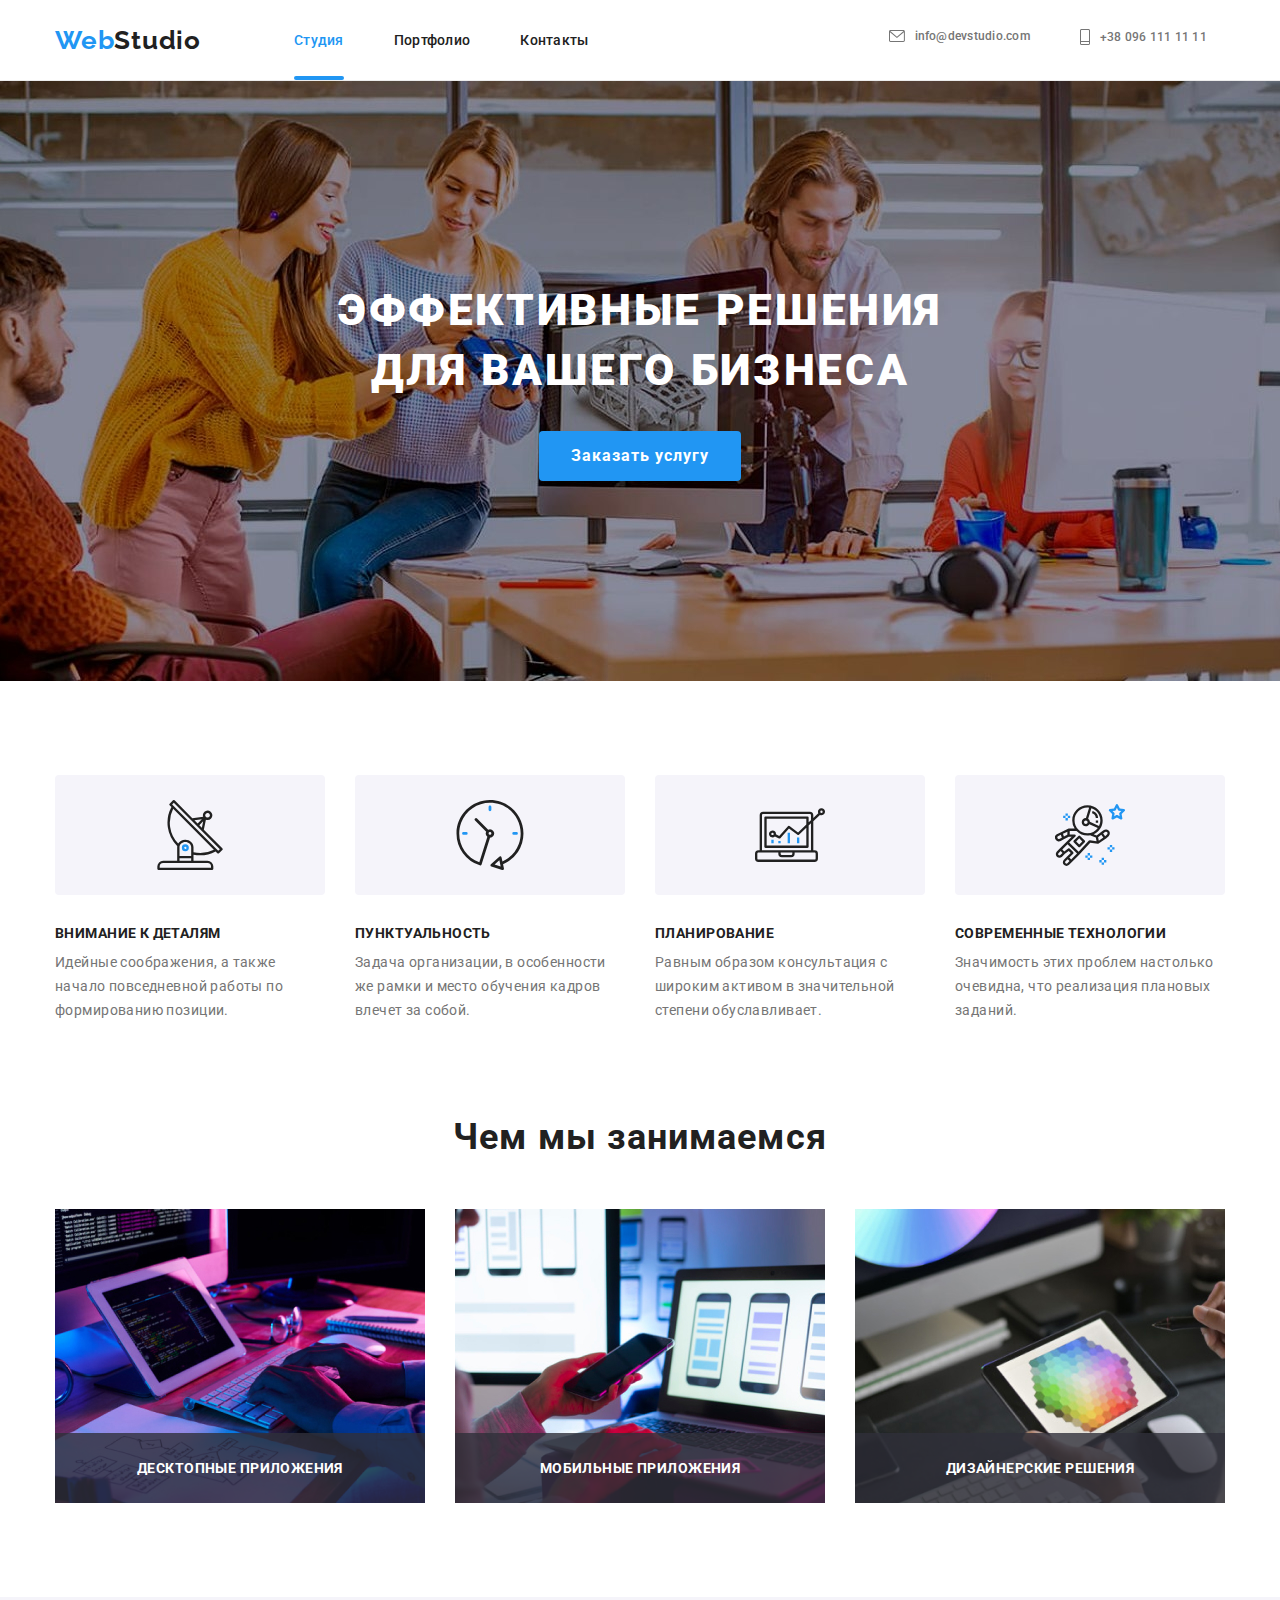
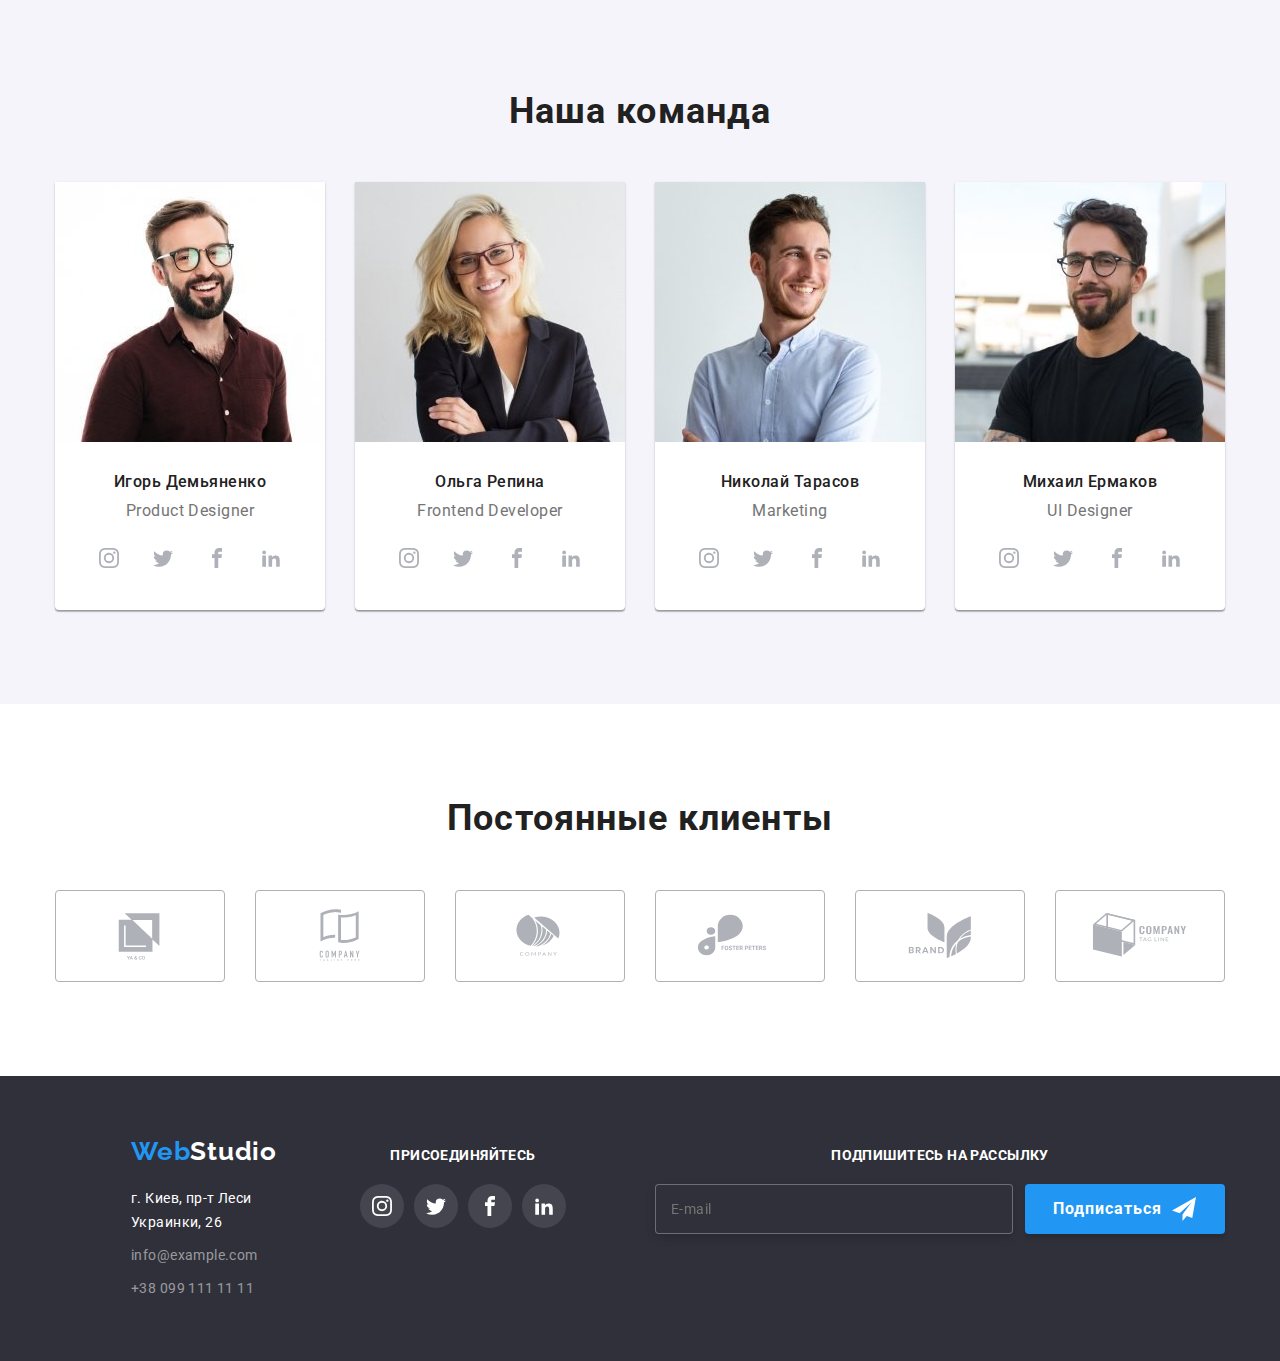
==== commit 773841c7: "2" ====
--- a/index.html
+++ b/index.html
@@ -139,15 +139,39 @@
           <h2 class="mishion mishion--bottom">Чем мы занимаемся</h2>
           <ul class="picture list">
             <li class="picture__box picture__box--end">
-              <img src="./images/box1.jpg" width="370" height="294" alt="box 1" />
+							<picture>
+								<!-- desktop screen -->
+								<source
+									media="(min-width: 1200px)"
+									srcset="./img-new/benefits/img-0-lg.jpg 1x, ./img-new/benefits/img-0-lg-@2x.jpg 2x"
+									type="image/jpg"
+								/>
+								<img src="./img-new/benefits/img-0-lg.jpg" alt="box 1" width="370" height="294" />
+							</picture>
               <p class="picture__text">Десктопные приложения</p>
             </li>
             <li class="picture__box picture__box--end">
-              <img src="./images/box2.jpg" width="370" height="294" alt="box 2" />
+              	<picture>
+								<!-- desktop screen -->
+								<source
+									media="(min-width: 1200px)"
+									srcset="./img-new/benefits/img-1-lg.jpg 1x, ./img-new/benefits/img-1-lg-@2x.jpg 2x"
+									type="image/jpg"
+								/>
+								<img src="./img-new/benefits/img-1-lg.jpg" alt="box 2" width="370" height="294" />
+							</picture>
               <p class="picture__text">Мобильные приложения</p>
             </li>
             <li class="picture__box picture__box--end">
-              <img src="./images/box3.jpg" width="370" height="294" alt="box 3" />
+              	<picture>
+								<!-- desktop screen -->
+								<source
+									media="(min-width: 1200px)"
+									srcset="./img-new/benefits/img-2-lg.jpg 1x, ./img-new/benefits/img-2-lg-@2x.jpg 2x"
+									type="image/jpg"
+								/>
+								<img src="./img-new/benefits/img-2-lg.jpg" alt="box 3" width="370" height="294" />
+							</picture>
               <p class="picture__text">Дизайнерские решения</p>
             </li>
           </ul>
@@ -161,7 +185,33 @@
           <h2 id="studio" class="mishion mishion--bottom">Наша команда</h2>
           <ul class="team-box list">
             <li class="team-box__unit">
-              <img class="team-box__img" src="./images/igor.jpg" alt="img" />
+            	<picture>
+                <!-- desktop screen -->
+								<source
+									media="(min-width: 1200px)"
+									srcset="./img-new/team/img-0-lg.jpg 1x, ./img-new/team/img-0-lg-@2x.jpg 2x"
+									type="image/jpg"
+								/>
+                <!-- tablet screen -->
+								<source
+									media="(min-width: 768px)"
+									srcset="./img-new/team/img-0-md.jpg 1x, ./img-new/team/img-0-md-@2x.jpg 2x"
+									type="image/jpg"
+								/> 
+                 <!-- mobile screen -->
+								<source
+									media="(min-width: 480px)"
+									srcset="./img-new/team/img-0-sm.jpg 1x, ./img-new/team/img-0-sm-@2x.jpg 2x"
+									type="image/jpg"
+								/> 
+                <source
+									media="(max-width: 479px)"
+									srcset="./img-new/team/img-0-sm.jpg 1x, ./img-new/team/img-0-sm-@2x.jpg 2x"
+									type="image/jpg"
+								/> 
+								<img src="./img-new/team/img-0-lg.jpg" alt="Igor" />
+							</picture>
+
               <div class="personal">
                 <h3 class="personal__soname">Игорь Демьяненко</h3>
                 <p class="personal__job personal__job--top">Product Designer</p>
@@ -203,7 +253,32 @@
               
             </li>
             <li class="team-box__unit">
-              <img  class="team-box__img" src="./images/olga.jpg" alt="img" />
+              <picture>
+                <!-- desktop screen -->
+								<source
+									media="(min-width: 1200px)"
+									srcset="./img-new/team/img-1-lg.jpg 1x, ./img-new/team/img-1-lg-@2x.jpg 2x"
+									type="image/jpg"
+								/>
+                <!-- tablet screen -->
+								<source
+									media="(min-width: 768px)"
+									srcset="./img-new/team/img-1-md.jpg 1x, ./img-new/team/img-1-md-@2x.jpg 2x"
+									type="image/jpg"
+								/> 
+                 <!-- mobile screen -->
+								<source
+									media="(min-width: 480px)"
+									srcset="./img-new/team/img-1-sm.jpg 1x, ./img-new/team/img-1-sm-@2x.jpg 2x"
+									type="image/jpg"
+								/> 
+                <source
+									media="(max-width: 479px)"
+									srcset="./img-new/team/img-1-sm.jpg 1x, ./img-new/team/img-1-sm-@2x.jpg 2x"
+									type="image/jpg"
+								/> 
+								<img src="./img-new/team/img-1-lg.jpg" alt="Olga" />
+							</picture>
               <div class="personal">
                 <h3 class="personal__soname">Ольга Репина</h3>
                 <p class="personal__job personal__job--top">Frontend Developer</p>
@@ -244,7 +319,32 @@
               </div>
             </li>
             <li class="team-box__unit">
-              <img  class="team-box__img" src="./images/nikolaj.jpg" alt="img" />
+              <picture>
+                <!-- desktop screen -->
+								<source
+									media="(min-width: 1200px)"
+									srcset="./img-new/team/img-2-lg.jpg 1x, ./img-new/team/img-2-lg-@2x.jpg 2x"
+									type="image/jpg"
+								/>
+                <!-- tablet screen -->
+								<source
+									media="(min-width: 768px)"
+									srcset="./img-new/team/img-2-md.jpg 1x, ./img-new/team/img-2-md-@2x.jpg 2x"
+									type="image/jpg"
+								/> 
+                 <!-- mobile screen -->
+								<source
+									media="(min-width: 480px)"
+									srcset="./img-new/team/img-2-sm.jpg 1x, ./img-new/team/img-2-sm-@2x.jpg 2x"
+									type="image/jpg"
+								/> 
+                <source
+									media="(max-width: 479px)"
+									srcset="./img-new/team/img-2-sm.jpg 1x, ./img-new/team/img-2-sm-@2x.jpg 2x"
+									type="image/jpg"
+								/> 
+								<img src="./img-new/team/img-2-lg.jpg" alt="Nikolaj" />
+							</picture>
               <div class="personal">
                 <h3 class="personal__soname">Николай Тарасов</h3>
                 <p class="personal__job personal__job--top">Marketing</p>
@@ -285,7 +385,32 @@
               </div>
             </li>
             <li class="team-box__unit">
-              <img class="team-box__img" src="./images/mihail.jpg" alt="img" />
+              <picture>
+                <!-- desktop screen -->
+								<source
+									media="(min-width: 1200px)"
+									srcset="./img-new/team/img-3-lg.jpg 1x, ./img-new/team/img-3-lg-@2x.jpg 2x"
+									type="image/jpg"
+								/>
+                <!-- tablet screen -->
+								<source
+									media="(min-width: 768px)"
+									srcset="./img-new/team/img-3-md.jpg 1x, ./img-new/team/img-3-md-@2x.jpg 2x"
+									type="image/jpg"
+								/> 
+                 <!-- mobile screen -->
+								<source
+									media="(min-width: 480px)"
+									srcset="./img-new/team/img-3-sm.jpg 1x, ./img-new/team/img-3-sm-@2x.jpg 2x"
+									type="image/jpg"
+								/> 
+                <source
+									media="(max-width: 479px)"
+									srcset="./img-new/team/img-3-sm.jpg 1x, ./img-new/team/img-3-sm-@2x.jpg 2x"
+									type="image/jpg"
+								/> 
+								<img src="./img-new/team/img-3-lg.jpg" alt="Mikail" />
+							</picture>
               <div class="personal">
                 <h3 class="personal__soname">Михаил Ермаков</h3>
                 <p class="personal__job personal__job--top">UI Designer</p>
@@ -512,6 +637,7 @@
 
       </div>
     </div>
+
     <!-- MOBILE MENU MODUL -->
     <div class=" mobile-menu backdro is-hidde" data-menu>
 
--- a/css/main.min.css
+++ b/css/main.min.css
@@ -1 +1 @@
-*,*::before,*::after{-webkit-box-sizing:border-box;box-sizing:border-box}:root{--card-team-gap: 30px;--card-projects-gap: 30px;--main-brand-color: #2196f3;--sekond-brand-color: #212121;--main-body-color: #ffffff;--buttom-second-color: #188ce8;--text-main-color: #2f303a;--text-sekond-color: #757575;--background-second-color: #f5f4fa;--background: #e5e5e5;--icons-first-color: #afb1b8;--e-adress-color: rgba(225, 225, 225, 0.6)}body{font-family:Roboto,sans-serif;color:var(--sekond-brand-color);background-color:var(--main-body-color);font-size:14px;letter-spacing:.03em}.list{list-style:none;margin:0;padding-left:0px}.link{text-decoration:none;padding:0px}h1,h2,h3,h4,h5,p{margin:0}ul,ol{margin:0;padding-left:0}img{display:block;height:auto}a{text-decoration:none}.visually-hidden{position:absolute;width:1px;height:1px;margin:-1px;border:0;padding:0;white-space:nowrap;-webkit-clip-path:inset(100%);clip-path:inset(100%);clip:rect(0 0 0 0);overflow:hidden}.container{width:100%;margin-left:auto;margin-right:auto;padding:0 15px}@media screen and (max-width: 479px){.container{max-width:100%;margin-left:auto;margin-right:auto}}@media screen and (min-width: 480px){.container{max-width:480px}}@media screen and (min-width: 768px){.container{max-width:768px}}@media screen and (min-width: 1200px){.container{max-width:1200px}}.section{margin:0 auto}@media screen and (max-width: 1199px){.section{padding-top:60px;padding-bottom:60px}}@media screen and (min-width: 1200px){.section{padding-top:94px;padding-bottom:94px}}.header{padding-top:25px;padding-bottom:24px;border-bottom:1px solid #ececec}@media screen and (max-width: 767px){.header{display:none}}@media screen and (min-width: 768px){.header{padding-top:21px;padding-bottom:21px}}@media screen and (min-width: 1200px){.header{padding-top:25px;padding-bottom:24px}}.mobail-header{display:-webkit-box;display:-ms-flexbox;display:flex;-webkit-box-align:center;-ms-flex-align:center;align-items:center;-webkit-box-pack:justify;-ms-flex-pack:justify;justify-content:space-between;background-color:var(--main-body-color)}@media screen and (min-width: 767px){.mobail-header{display:none;max-width:100%}}.mobail-logo{display:-webkit-box;display:-ms-flexbox;display:flex;padding:16px 0;font-family:"Raleway";font-style:normal;font-weight:700;font-size:24px;line-height:1.17;letter-spacing:.03em;color:var(--main-brand-color);cursor:pointer}.mobile-menu-btn{background-color:rgba(0,0,0,0);border:none;width:40px;height:40px;display:-webkit-box;display:-ms-flexbox;display:flex;-webkit-box-align:center;-ms-flex-align:center;align-items:center;-webkit-box-pack:center;-ms-flex-pack:center;justify-content:center;cursor:pointer;margin-left:auto;z-index:1000;-webkit-transform:fill;transform:fill;-webkit-transition:-webkit-transform 250ms cubic-bezier(0.4, 0, 0.2, 1);transition:-webkit-transform 250ms cubic-bezier(0.4, 0, 0.2, 1);transition:transform 250ms cubic-bezier(0.4, 0, 0.2, 1);transition:transform 250ms cubic-bezier(0.4, 0, 0.2, 1), -webkit-transform 250ms cubic-bezier(0.4, 0, 0.2, 1)}@media screen and (min-width: 768px){.mobile-menu-btn{display:none}}.mobile-menu-open,.mobile-menu-close{-webkit-transform:fill;transform:fill;-webkit-transition:-webkit-transform 250ms cubic-bezier(0.4, 0, 0.2, 1);transition:-webkit-transform 250ms cubic-bezier(0.4, 0, 0.2, 1);transition:transform 250ms cubic-bezier(0.4, 0, 0.2, 1);transition:transform 250ms cubic-bezier(0.4, 0, 0.2, 1), -webkit-transform 250ms cubic-bezier(0.4, 0, 0.2, 1);fill:var(--sekond-brand-color)}.mobile-menu-open:hover,.mobile-menu-open:focus{fill:var(--main-brand-color)}.mobile-menu-close:focus,.mobile-menu-close:hover{fill:var(--main-brand-color)}.mobile-menu-open{-webkit-transition:500ms;transition:500ms}.mobile-menu-btn.is-open .mobile-menu-open{opacity:0}.mobile-menu-close{opacity:0;-webkit-transition:500ms;transition:500ms}.mobile-menu-btn.is-open .mobile-menu-close{opacity:1}.logo{display:block;font-family:"Raleway";text-decoration:none;font-weight:700;font-size:26px;line-height:1.19;letter-spacing:.03em;color:var(--main-brand-color)}@media screen and (max-width: 1199px){.logo{display:-webkit-box;display:-ms-flexbox;display:flex;-webkit-box-pack:center;-ms-flex-pack:center;justify-content:center}}.logo--bottom{margin-bottom:20px}.logo__footer-color{color:var(--main-body-color)}@media screen and (min-width: 768px){.logo--right{margin-right:86px}}@media screen and (min-width: 1200px){.logo--right{margin-right:93px}}.logo__header-color{color:var(--sekond-brand-color)}.nav{display:-webkit-box;display:-ms-flexbox;display:flex;-webkit-box-align:center;-ms-flex-align:center;align-items:center}.nav__item{margin-right:50px}.nav__item:last-child{margin-right:0px}.nav__info{position:relative;font-weight:500;line-height:1.14;letter-spacing:.02em;color:var(--sekond-brand-color);-webkit-transition-property:color;transition-property:color;-webkit-transition-duration:250ms;transition-duration:250ms;-webkit-transition-timing-function:cubic-bezier(0.4, 0, 0.2, 1);transition-timing-function:cubic-bezier(0.4, 0, 0.2, 1)}.nav__info:hover,.nav__info:focus{color:var(--main-brand-color)}.active::after{content:"";position:absolute;left:0;bottom:-32px;width:100%;height:4px;border-radius:2px;background-color:var(--main-brand-color)}.active{color:var(--main-brand-color)}.heder-contacts{display:-webkit-box;display:-ms-flexbox;display:flex}@media screen and (min-width: 768px){.heder-contacts{-ms-flex-wrap:wrap;flex-wrap:wrap;margin-left:74px}}@media screen and (min-width: 1200px){.heder-contacts{-ms-flex-wrap:nowrap;flex-wrap:nowrap;margin-left:300px}}.heder-contacts__mail,.heder-contacts__tel{display:-webkit-box;display:-ms-flexbox;display:flex;-webkit-box-align:center;-ms-flex-align:center;align-items:center;font-family:"Roboto";font-style:normal;font-weight:500;letter-spacing:.02em;color:var(--text-sekond-color);-webkit-transition-property:color;transition-property:color;-webkit-transition-duration:250ms;transition-duration:250ms;-webkit-transition-timing-function:cubic-bezier(0.4, 0, 0.2, 1);transition-timing-function:cubic-bezier(0.4, 0, 0.2, 1)}@media screen and (min-width: 768px){.heder-contacts__mail,.heder-contacts__tel{font-weight:500;font-size:12px;line-height:1.17;letter-spacing:.02em}}.heder-contacts__mail:hover,.heder-contacts__mail:hover,.heder-contacts__tel:hover,.heder-contacts__tel:hover{color:var(--main-brand-color)}@media screen and (min-width: 768px){.heder-contacts__mail{padding-bottom:9px}}@media screen and (min-width: 1200px){.heder-contacts__link+.heder-contacts__link{margin-left:50px}}.heder-contacts__icon{fill:currentColor}@media screen and (min-width: 768px){.heder-contacts__icon{margin-right:8px}}@media screen and (min-width: 1200px){.heder-contacts__icon{margin-right:10px}}.heder-contacts__icon:hover{fill:currentColor}@media screen and (min-width: 768px){.heder-contacts__icon--smal-tel{width:10px;height:14px}}@media screen and (min-width: 1200px){.heder-contacts__icon--smal-tel{width:10px;height:16px}}@media screen and (min-width: 768px){.heder-contacts__icon--smal-mail{width:12px;height:10px}}@media screen and (min-width: 1200px){.heder-contacts__icon--smal-mail{width:16px;height:12px}}.market{background-color:var(--text-main-color)}@media screen and (max-width: 1199px){.market{padding-top:118px;padding-bottom:118px}}@media screen and (min-width: 1200px){.market{padding-top:200px;padding-bottom:200px}}.wrapper{margin-left:auto;margin-right:auto;background-image:-webkit-gradient(linear, left top, right top, from(rgba(47, 48, 58, 0.4)), to(rgba(47, 48, 58, 0.4))),url(../images/idias\ for\ bisenes.jpg);background-image:linear-gradient(to right, rgba(47, 48, 58, 0.4), rgba(47, 48, 58, 0.4)),url(../images/idias\ for\ bisenes.jpg);background-repeat:no-repeat;background-position:center;background-size:cover}@media screen and (min-width: 480px){.wrapper{max-width:480px;height:400px}}@media screen and (min-width: 768px){.wrapper{max-width:768px;height:400px}}@media screen and (min-width: 1200px){.wrapper{max-width:1600px;height:600px}}.solution{margin:0px auto;font-family:"Roboto";font-style:normal;font-weight:900;text-transform:uppercase;text-align:center;letter-spacing:.06em;color:var(--main-body-color)}@media screen and (max-width: 1199px){.solution{width:360px;font-size:26px;line-height:1.62}}@media screen and (min-width: 1200px){.solution{width:696px;font-size:44px;line-height:1.36}}.order{display:block;margin:0 auto;padding:10px 32px 10px 32px;margin-top:30px;background:var(--main-brand-color);-webkit-box-shadow:0px 4px 4px rgba(0,0,0,.15);box-shadow:0px 4px 4px rgba(0,0,0,.15);border:0;border-radius:4px;font-family:"Roboto";font-weight:700;font-size:16px;line-height:1.88;text-align:center;letter-spacing:.06em;color:var(--main-body-color);cursor:pointer}.order:hover{background-color:var(--buttom-second-color)}.order:focus{cursor:progress}.feature{display:-webkit-box;display:-ms-flexbox;display:flex;-webkit-box-pack:center;-ms-flex-pack:center;justify-content:center;-webkit-box-align:center;-ms-flex-align:center;align-items:center;width:100%;height:120px;background-color:var(--background-second-color);border-radius:4px}.feature--bottom{margin-bottom:30px}.fors{display:-webkit-box;display:-ms-flexbox;display:flex;-webkit-box-pack:center;-ms-flex-pack:center;justify-content:center;-ms-flex-wrap:wrap;flex-wrap:wrap;gap:30px}@media screen and (min-width: 480px){.fors__list{max-width:450px}}@media screen and (min-width: 768px){.fors__list{max-width:354px}}@media screen and (min-width: 1200px){.fors__list{max-width:270px}}.fors__skils{font-family:"Roboto";font-size:14px;font-weight:700;letter-spacing:.03em;text-transform:uppercase;color:var(--sekond-brand-color)}.fors__skils--bottom{margin:0 0 10px 0}.fors__deskr{font-family:"Roboto";font-style:normal;font-weight:400;line-height:1.71;letter-spacing:.03em;color:var(--text-sekond-color);margin:0}.work{padding-top:0px}@media screen and (max-width: 1199px){.work{display:none}}.picture{display:-webkit-box;display:-ms-flexbox;display:flex;-webkit-box-pack:center;-ms-flex-pack:center;justify-content:center;-ms-flex-wrap:wrap;flex-wrap:wrap;gap:30px}.picture__box{position:relative}.picture__text{display:-webkit-box;display:-ms-flexbox;display:flex;-webkit-box-pack:center;-ms-flex-pack:center;justify-content:center;-webkit-box-align:center;-ms-flex-align:center;align-items:center;position:absolute;width:100%;height:70px;bottom:0;font-weight:700;text-transform:uppercase;color:var(--main-body-color);background:rgba(47,48,58,.8)}.mishion{font-family:"Roboto";font-weight:700;letter-spacing:.03em;text-align:center;color:var(--sekond-brand-color)}@media screen and (min-width: 1200px){.mishion{font-size:36px;line-height:1.16}}@media screen and (max-width: 1199px){.mishion{font-size:28px;line-height:1.18}}@media screen and (min-width: 1200px){.mishion--bottom{margin-bottom:50px}}@media screen and (max-width: 1199px){.mishion--bottom{margin-bottom:30px}}.team{margin-left:auto;margin-right:auto;background-color:var(--background-second-color)}.team-box{display:-webkit-box;display:-ms-flexbox;display:flex;-webkit-box-pack:center;-ms-flex-pack:center;justify-content:center;-ms-flex-wrap:wrap;flex-wrap:wrap;gap:30px}.team-box__unit{background:var(--main-body-color);-webkit-box-shadow:0px 1px 3px rgba(0,0,0,.12),0px 1px 1px rgba(0,0,0,.14),0px 2px 1px rgba(0,0,0,.2);box-shadow:0px 1px 3px rgba(0,0,0,.12),0px 1px 1px rgba(0,0,0,.14),0px 2px 1px rgba(0,0,0,.2);border-radius:0px 0px 4px 4px;overflow:hidden}@media screen and (min-width: 480px){.team-box__img{width:450px;height:460px}}@media screen and (min-width: 768px){.team-box__img{width:354px;height:374px}}@media screen and (min-width: 1200px){.team-box__img{width:270px;height:260px}}.personal{padding:30px 0}.personal__soname{text-align:center;font-family:"Roboto";font-weight:500;font-size:16px;line-height:1.19;letter-spacing:.03em;color:var(--sekond-brand-color)}.personal__job{text-align:center;font-family:"Roboto";font-weight:400;font-size:16px;line-height:1.19;letter-spacing:.03em;color:var(--text-sekond-color)}.personal__job--top{margin-top:10px}.soshial{display:-webkit-box;display:-ms-flexbox;display:flex;-webkit-box-align:center;-ms-flex-align:center;align-items:center;-webkit-box-pack:center;-ms-flex-pack:center;justify-content:center}.soshial--top{margin-top:16px}.soshial__list{margin-right:10px}.soshial__list:last-child{margin-right:0px}.soshial__links{display:-webkit-box;display:-ms-flexbox;display:flex;-webkit-box-align:center;-ms-flex-align:center;align-items:center;-webkit-box-pack:center;-ms-flex-pack:center;justify-content:center;width:44px;height:44px;border-radius:50%;color:var(--icons-first-color);-webkit-transition-property:background-color,color;transition-property:background-color,color;-webkit-transition-duration:250ms;transition-duration:250ms;-webkit-transition-timing-function:cubic-bezier(0.4, 0, 0.2, 1);transition-timing-function:cubic-bezier(0.4, 0, 0.2, 1)}.soshial__links:hover,.soshial__links:focus{background-color:var(--buttom-second-color);color:var(--main-body-color)}.soshial__icons{fill:currentColor}.soshial__icons:hover,.soshial__icons:focus{fill:currentColor}.klients{display:-webkit-box;display:-ms-flexbox;display:flex;-webkit-box-pack:center;-ms-flex-pack:center;justify-content:center;margin-left:auto;margin-right:auto;-ms-flex-wrap:wrap;flex-wrap:wrap;gap:30px}.klients__link{display:-webkit-box;display:-ms-flexbox;display:flex;-webkit-box-pack:center;-ms-flex-pack:center;justify-content:center;-webkit-box-align:center;-ms-flex-align:center;align-items:center;width:170px;height:92px;color:var(--icons-first-color);border:1px solid var(--icons-first-color);border-radius:4px;-webkit-transition-property:border-color,color;transition-property:border-color,color;-webkit-transition-duration:250ms;transition-duration:250ms;-webkit-transition-timing-function:cubic-bezier(0.4, 0, 0.2, 1);transition-timing-function:cubic-bezier(0.4, 0, 0.2, 1)}.klients__link:hover,.klients__link:focus{color:var(--main-brand-color);border-color:var(--main-brand-color)}.klients__icon{fill:currentColor}.grafit{background-color:var(--text-main-color);padding:60px 0}.flex{display:-webkit-box;display:-ms-flexbox;display:flex}@media screen and (max-width: 767px){.flex{margin:auto;-webkit-box-pack:center;-ms-flex-pack:center;justify-content:center;-webkit-box-orient:vertical;-webkit-box-direction:normal;-ms-flex-direction:column;flex-direction:column;-webkit-box-align:center;-ms-flex-align:center;align-items:center}}@media screen and (min-width: 768px){.flex{-ms-flex-wrap:wrap;flex-wrap:wrap;-webkit-box-pack:justify;-ms-flex-pack:justify;justify-content:space-between;-webkit-box-align:baseline;-ms-flex-align:baseline;align-items:baseline}}@media screen and (min-width: 1200px){.flex{-ms-flex-wrap:nowrap;flex-wrap:nowrap;-webkit-box-align:baseline;-ms-flex-align:baseline;align-items:baseline;-webkit-box-pack:start;-ms-flex-pack:start;justify-content:flex-start}}.footer__contacts--right{display:block}@media screen and (min-width: 768px){.footer__contacts--right{margin-left:76px}}@media screen and (min-width: 1200px){.footer__contacts--right{margin-right:70px}}.footer__contacts-block{display:-webkit-box;display:-ms-flexbox;display:flex;-webkit-box-orient:vertical;-webkit-box-direction:normal;-ms-flex-direction:column;flex-direction:column;-ms-flex-wrap:wrap;flex-wrap:wrap;gap:9px}@media screen and (max-width: 760px){.footer__contacts-block{margin-bottom:60px}}@media screen and (max-width: 1199px){.footer__contacts-list{margin-right:auto;margin-left:auto}}.footer__contacts-list:last-child{margin-bottom:0}.footer__contacts-adress{font-style:normal;line-height:1.71;letter-spacing:.03em;color:var(--main-body-color);-webkit-transition-property:color;transition-property:color;-webkit-transition-duration:250ms;transition-duration:250ms;-webkit-transition-timing-function:cubic-bezier(0.4, 0, 0.2, 1);transition-timing-function:cubic-bezier(0.4, 0, 0.2, 1)}.footer__contacts-link{color:var(--e-adress-color);font-style:normal;line-height:1.71;letter-spacing:.03em;-webkit-transition-property:color;transition-property:color;-webkit-transition-duration:250ms;transition-duration:250ms;-webkit-transition-timing-function:cubic-bezier(0.4, 0, 0.2, 1);transition-timing-function:cubic-bezier(0.4, 0, 0.2, 1)}.footer__contacts-adress:hover,.footer__contacts-link:hover,.footer__contacts-link:focus,.footer__contacts-adress:focus{color:var(--main-brand-color)}@media screen and (min-width: 768px){.footer-soclink{margin-right:89px}}@media screen and (max-width: 1199px){.footer-soclink{display:-webkit-box;display:-ms-flexbox;display:flex;-webkit-box-orient:vertical;-webkit-box-direction:normal;-ms-flex-direction:column;flex-direction:column;-webkit-box-align:center;-ms-flex-align:center;align-items:center;-webkit-box-pack:center;-ms-flex-pack:center;justify-content:center}}.footer-title{margin-bottom:20px;font-family:"Roboto";font-style:normal;font-weight:700;font-size:14px;line-height:1.14;letter-spacing:.03em;text-transform:uppercase;color:var(--main-body-color);text-align:center;font-family:"Roboto";font-style:normal;font-weight:700;font-size:14px;line-height:1.14;letter-spacing:.03em;text-transform:uppercase;color:var(--main-body-color)}@media screen and (max-width: 1199px){.footer-title{text-align:center}}.footer-soc-link{display:-webkit-box;display:-ms-flexbox;display:flex;width:44px;height:44px;-webkit-box-pack:center;-ms-flex-pack:center;justify-content:center;-webkit-box-align:center;-ms-flex-align:center;align-items:center;border-radius:50%;color:var(--main-body-color);background:rgba(255,255,255,.1);-webkit-transition-property:background-color;transition-property:background-color;-webkit-transition-duration:250ms;transition-duration:250ms;-webkit-transition-timing-function:cubic-bezier(0.4, 0, 0.2, 1);transition-timing-function:cubic-bezier(0.4, 0, 0.2, 1)}.footer-soc-link:hover,.footer-soc-link:focus{background-color:var(--main-brand-color)}.footer-soc-list{display:-webkit-box;display:-ms-flexbox;display:flex;margin-left:auto}.footer-soc-list .footer-soc-item+.footer-soc-item{margin-left:10px}.footer-icon{fill:currentColor}.footer-form{display:inline-block;-webkit-box-pack:end;-ms-flex-pack:end;justify-content:end}@media screen and (min-width: 768px){.footer-form{margin-left:auto;margin-right:auto}}@media screen and (max-width: 1199px){.footer-form{margin-top:60px}}@media screen and (min-width: 1200px){.footer-form{margin-left:auto;margin-right:0px}}.form-field{color:var(--main-body-color);background:var(--text-main-color);-webkit-user-select:none;-moz-user-select:none;-ms-user-select:none;user-select:none}.input{height:50px;width:358px;padding:15px;letter-spacing:.03em;background:var(--text-main-color);color:var(---main-btn-color);border:1px solid rgba(255,255,255,.3);-webkit-filter:drop-shadow(0px 4px 4px rgba(0, 0, 0, 0.15));filter:drop-shadow(0px 4px 4px rgba(0, 0, 0, 0.15));border-radius:4px;-webkit-transition-property:border-color;transition-property:border-color;-webkit-transition-duration:250ms;transition-duration:250ms;-webkit-transition-timing-function:cubic-bezier(0.4, 0, 0.2, 1);transition-timing-function:cubic-bezier(0.4, 0, 0.2, 1)}.input:hover,.input:focus-within{outline:none;border-color:var(--buttom-second-color)}@media screen and (max-width: 1199px){.btn-send{display:-webkit-box;display:-ms-flexbox;display:flex;-webkit-box-orient:vertical;-webkit-box-direction:normal;-ms-flex-direction:column;flex-direction:column;-webkit-box-pack:center;-ms-flex-pack:center;justify-content:center;-webkit-box-align:center;-ms-flex-align:center;align-items:center}}@media screen and (min-width: 1200px){.btn-send{display:-webkit-box;display:-ms-flexbox;display:flex;-webkit-box-align:end;-ms-flex-align:end;align-items:flex-end}}.button-send{padding:0;width:200px;height:50px;font-weight:700;font-size:16px;line-height:1.88;display:-webkit-box;display:-ms-flexbox;display:flex;-webkit-box-pack:end;-ms-flex-pack:end;justify-content:flex-end;-webkit-box-align:center;-ms-flex-align:center;align-items:center;text-align:center;border:0;border-radius:4px;letter-spacing:.06em;background-color:var(--main-brand-color);color:var(--main-body-color);-webkit-box-shadow:0px 4px 4px rgba(0,0,0,.15);box-shadow:0px 4px 4px rgba(0,0,0,.15);-webkit-transition-property:background-color;transition-property:background-color;-webkit-transition-duration:250ms;transition-duration:250ms;-webkit-transition-timing-function:cubic-bezier(0.4, 0, 0.2, 1);transition-timing-function:cubic-bezier(0.4, 0, 0.2, 1);cursor:pointer}@media screen and (max-width: 1199px){.button-send{margin-top:20px}}@media screen and (min-width: 1200px){.button-send{margin-left:12px}}.button-icon-send{margin-right:29px;margin-left:10px;cursor:pointer}.button-send:hover,.button-send:focus{background-color:var(--buttom-second-color)}.menu{display:-webkit-box;display:-ms-flexbox;display:flex;-ms-flex-wrap:wrap;flex-wrap:wrap;gap:8px}@media screen and (min-width: 480px){.menu{-webkit-box-pack:start;-ms-flex-pack:start;justify-content:flex-start}}@media screen and (min-width: 768px){.menu{-webkit-box-pack:center;-ms-flex-pack:center;justify-content:center}}@media screen and (min-width: 1200px){.menu{-webkit-box-pack:center;-ms-flex-pack:center;justify-content:center}}@media screen and (max-width: 479px){.menu--bottom{margin-bottom:30px}}@media screen and (min-width: 480px){.menu--bottom{margin-bottom:40px}}@media screen and (min-width: 768px){.menu--bottom{margin-bottom:30px}}@media screen and (min-width: 1200px){.menu--bottom{margin-bottom:50px}}.menu__link{padding:6px 22px;border-radius:4px;border:0;font-family:"Roboto";font-style:normal;font-weight:500;font-size:16px;line-height:1.63;letter-spacing:.03em;background-color:var(--background-second-color);-webkit-transition-property:background-color,color,-webkit-box-shadow;transition-property:background-color,color,-webkit-box-shadow;transition-property:background-color,color,box-shadow;transition-property:background-color,color,box-shadow,-webkit-box-shadow;-webkit-transition-duration:250ms;transition-duration:250ms;-webkit-transition-timing-function:cubic-bezier(0.4, 0, 0.2, 1);transition-timing-function:cubic-bezier(0.4, 0, 0.2, 1);cursor:pointer}.menu__link:hover,.menu__link:focus{background:var(--main-brand-color);color:var(--main-body-color);-webkit-box-shadow:0px 3px 1px rgba(0,0,0,.1),0px 1px 2px rgba(0,0,0,.08),0px 2px 2px rgba(0,0,0,.12);box-shadow:0px 3px 1px rgba(0,0,0,.1),0px 1px 2px rgba(0,0,0,.08),0px 2px 2px rgba(0,0,0,.12)}.job-list{position:relative;display:-webkit-box;display:-ms-flexbox;display:flex;-ms-flex-wrap:wrap;flex-wrap:wrap;gap:30px}@media screen and (min-width: 480px){.job-list{-webkit-box-pack:center;-ms-flex-pack:center;justify-content:center}}@media screen and (min-width: 768px){.job-list{-webkit-box-pack:start;-ms-flex-pack:start;justify-content:flex-start;-webkit-box-align:start;-ms-flex-align:start;align-items:flex-start}}.job-project{position:relative;cursor:pointer}.projekt-link{display:block}.projekt-link:hover,.projekt-link:focus{-webkit-box-shadow:0px 1px 1px rgba(0,0,0,.12),0px 4px 4px rgba(0,0,0,.06),1px 4px 6px rgba(0,0,0,.16);box-shadow:0px 1px 1px rgba(0,0,0,.12),0px 4px 4px rgba(0,0,0,.06),1px 4px 6px rgba(0,0,0,.16)}.projekt-link:hover .projekt-text,.projekt-link:focus .projekt-text{-webkit-transform:translateY(0);transform:translateY(0)}.projekt-img{position:relative;overflow:hidden}@media screen and (min-width: 480px){.projekt-img__pic{width:450px;height:294px}}@media screen and (min-width: 768px){.projekt-img__pic{width:354px;height:294px}}@media screen and (min-width: 1200px){.projekt-img__pic{width:370px;height:294px}}.projekt-text{position:absolute;top:0;background-color:rgba(33,150,243,.9);padding:63px 24px;-webkit-transform:translateY(100%);transform:translateY(100%);-webkit-transition:-webkit-transform 250ms cubic-bezier(0.4, 0, 0.2, 1);transition:-webkit-transform 250ms cubic-bezier(0.4, 0, 0.2, 1);transition:transform 250ms cubic-bezier(0.4, 0, 0.2, 1);transition:transform 250ms cubic-bezier(0.4, 0, 0.2, 1), -webkit-transform 250ms cubic-bezier(0.4, 0, 0.2, 1);font-weight:400;font-size:18px;line-height:1.56;letter-spacing:.03em;color:var(--main-body-color)}@media screen and (min-width: 480px){.projekt-text{-webkit-transform:translateY(111%);transform:translateY(111%)}}.job-project-box{padding:20px 24px 20px 24px;border-left:1px solid #eee;border-right:1px solid #eee;border-bottom:1px solid #eee}@media screen and (min-width: 480px){.job-project-box{width:450px}}@media screen and (min-width: 768px){.job-project-box{width:354px}}@media screen and (min-width: 1200px){.job-project-box{width:370px}}@media screen and (min-width: 768px){.job-project-box--height{height:147px}}@media screen and (min-width: 1200px){.job-project-box--height{height:100%}}.job-result{margin-bottom:4px;font-family:"Roboto";font-weight:700;font-size:18px;line-height:2;color:var(--sekond-brand-color);letter-spacing:.06em}.job-title{font-family:"Roboto";font-weight:400;font-size:16px;line-height:1.88;letter-spacing:.03em;color:var(--text-sekond-color)}.backdrop{position:fixed;top:0;left:0;width:100%;height:100%;background-color:rgba(0,0,0,.2);-webkit-transition:opacity 250ms cubic-bezier(0.4, 0, 0.2, 1),visibility 250ms;transition:opacity 250ms cubic-bezier(0.4, 0, 0.2, 1),visibility 250ms}.modal{position:absolute;top:50%;left:50%;-webkit-transform:translate(-50%, -50%);transform:translate(-50%, -50%);background-color:var(--main-body-color);border-radius:4px;-webkit-box-shadow:0px 1px 3px rgba(0,0,0,.12),0px 1px 1px rgba(0,0,0,.14),0px 2px 1px rgba(0,0,0,.1);box-shadow:0px 1px 3px rgba(0,0,0,.12),0px 1px 1px rgba(0,0,0,.14),0px 2px 1px rgba(0,0,0,.1)}@media screen and (max-width: 1199px){.modal{width:450px;height:609px}}@media screen and (min-width: 1200px){.modal{width:528px;height:581px}}.modal-close-btn{position:absolute;top:8px;right:8px;display:-webkit-box;display:-ms-flexbox;display:flex;-webkit-box-align:center;-ms-flex-align:center;align-items:center;-webkit-box-pack:center;-ms-flex-pack:center;justify-content:center;padding:0;width:30px;height:30px;border-radius:50%;border:1px solid rgba(0,0,0,.1);color:#000;background-color:var(--main-body-color);-webkit-transition-property:fill;transition-property:fill;-webkit-transition-duration:500ms;transition-duration:500ms;-webkit-transition-timing-function:cubic-bezier(0.4, 0, 0.2, 1);transition-timing-function:cubic-bezier(0.4, 0, 0.2, 1)}.modal-close-btn:hover,.modal-close-btn:focus{cursor:pointer;fill:var(--buttom-second-color);-webkit-box-shadow:0px 1px 3px rgba(0,0,0,.12),0px 1px 1px rgba(0,0,0,.14),0px 2px 1px rgba(0,0,0,.2);box-shadow:0px 1px 3px rgba(0,0,0,.12),0px 1px 1px rgba(0,0,0,.14),0px 2px 1px rgba(0,0,0,.2)}.backdrop.is-hidden{opacity:0;pointer-events:none}.modal-form{display:-webkit-box;display:-ms-flexbox;display:flex;-webkit-box-orient:vertical;-webkit-box-direction:normal;-ms-flex-direction:column;flex-direction:column;-webkit-box-align:center;-ms-flex-align:center;align-items:center}.modal-form-deskr{margin:40px auto 12px auto;font-weight:700;font-size:20px;line-height:1.15;text-align:center;letter-spacing:.03em;color:var(--sekond-brand-color)}@media screen and (max-width: 1199px){.modal-form-deskr{width:370px}}@media screen and (min-width: 1200px){.modal-form-deskr{width:448px}}.modal-form-fild{position:relative;display:-webkit-box;display:-ms-flexbox;display:flex;-webkit-box-orient:vertical;-webkit-box-direction:normal;-ms-flex-direction:column;flex-direction:column;margin-bottom:10px}@media screen and (max-width: 1199px){.modal-form-fild{width:370px}}@media screen and (min-width: 1200px){.modal-form-fild{width:448px}}.modal-form-coments{display:-webkit-box;display:-ms-flexbox;display:flex;-webkit-box-orient:vertical;-webkit-box-direction:normal;-ms-flex-direction:column;flex-direction:column;margin-bottom:0px;height:138px}@media screen and (max-width: 1199px){.modal-form-coments{width:370px}}@media screen and (min-width: 1200px){.modal-form-coments{width:448px}}.modal-field-coments{resize:none;outline:none;height:120px;padding:12px 16px;background:var(--main-body-color);border:1px solid rgba(33,33,33,.2);border-radius:4px;-webkit-box-sizing:border-box;box-sizing:border-box;font-weight:400;font-size:14px;line-height:1.5;color:rgba(117,117,117,.5);-webkit-transition-property:border-color,fill;transition-property:border-color,fill;-webkit-transition-duration:250ms;transition-duration:250ms;-webkit-transition-timing-function:cubic-bezier(0.4, 0, 0.2, 1);transition-timing-function:cubic-bezier(0.4, 0, 0.2, 1)}.modal-field-coments:hover,.modal-field-coments:focus{border-color:var(--main-brand-color)}.modal-field-name{font-weight:400;font-size:12px;line-height:1.17;color:var(--text-sekond-color);margin-bottom:4px}.input-wrap{position:relative}@media screen and (max-width: 1199px){.input-wrap{width:370px}}@media screen and (min-width: 1200px){.input-wrap{width:448px}}.modal-field-input{width:100%;margin:0;outline:none;background:var(--main-body-color);border:1px solid rgba(33,33,33,.2);border-radius:4px;height:40px;font-style:normal;font-weight:400;font-size:16px;line-height:1.5;color:var(--text-sekond-color);padding:14px 42px;-webkit-transition-property:border-color,fill;transition-property:border-color,fill;-webkit-transition-duration:250ms;transition-duration:250ms;-webkit-transition-timing-function:cubic-bezier(0.4, 0, 0.2, 1);transition-timing-function:cubic-bezier(0.4, 0, 0.2, 1)}.form-icon{fill:var(--text-main-color);position:absolute;top:14px;left:14px;-webkit-transition-property:fill;transition-property:fill;-webkit-transition-duration:250ms;transition-duration:250ms;-webkit-transition-timing-function:cubic-bezier(0.4, 0, 0.2, 1);transition-timing-function:cubic-bezier(0.4, 0, 0.2, 1)}.modal-field-input:focus-within+.form-icon,.modal-field-input:hover+.form-icon{fill:var(--main-brand-color)}.modal-field-input:hover,.modal-field-input:focus-within{border-color:var(--main-brand-color)}.modal-field-contract{display:-webkit-box;display:-ms-flexbox;display:flex;-webkit-box-align:center;-ms-flex-align:center;align-items:center;margin-top:20px;font-weight:400;color:var(--text-sekond-color)}@media screen and (max-width: 1199px){.modal-field-contract{font-size:12px;line-height:1.17;letter-spacing:.01em}}@media screen and (min-width: 1200px){.modal-field-contract{font-size:14px;line-height:1.71;letter-spacing:.03em}}.checkbox{width:16px;height:15px;margin-right:7px;cursor:pointer}.contract{font-weight:400;font-size:14px;line-height:1.71;letter-spacing:.03em;-webkit-text-decoration-line:underline;text-decoration-line:underline;color:#2196f3;cursor:pointer}.model-form-button{display:-webkit-box;display:-ms-flexbox;display:flex;-webkit-box-align:center;-ms-flex-align:center;align-items:center;text-align:center;background:var(--main-brand-color);border-radius:4px;padding:10px 55px;font-weight:700;letter-spacing:.06em;font-size:16px;line-height:1.88;color:var(--main-body-color);cursor:pointer;border:0;margin-top:30px;-webkit-transition-property:background-color,-webkit-box-shadow;transition-property:background-color,-webkit-box-shadow;transition-property:background-color,box-shadow;transition-property:background-color,box-shadow,-webkit-box-shadow;-webkit-transition-duration:250ms;transition-duration:250ms;-webkit-transition-timing-function:cubic-bezier(0.4, 0, 0.2, 1);transition-timing-function:cubic-bezier(0.4, 0, 0.2, 1)}.model-form-button:hover,.model-form-button:focus{background-color:var(--buttom-second-color);-webkit-box-shadow:0px 1px 3px rgba(0,0,0,.12),0px 1px 1px rgba(0,0,0,.14),0px 2px 1px rgba(0,0,0,.2);box-shadow:0px 1px 3px rgba(0,0,0,.12),0px 1px 1px rgba(0,0,0,.14),0px 2px 1px rgba(0,0,0,.2)}.mobile-menu{position:fixed;display:-webkit-box;display:-ms-flexbox;display:flex;-webkit-box-orient:vertical;-webkit-box-direction:normal;-ms-flex-direction:column;flex-direction:column;top:0;left:0;-webkit-transform:translateX(100%);transform:translateX(100%);width:100%;height:100%;padding:48px 40px;background-color:var(--main-body-color);z-index:100;-webkit-transition:500ms;transition:500ms;-webkit-transition-timing-function:cubic-bezier(0.4, 0, 0.2, 1);transition-timing-function:cubic-bezier(0.4, 0, 0.2, 1)}.mobile-menu.is-open{-webkit-transform:translateX(0%);transform:translateX(0%)}.mobile-menu__nav{margin-bottom:auto}.mobile-menu__nav--item:not(:last-child){margin-bottom:32px}.mobile-menu__nav--info{font-family:"Roboto";font-style:normal;font-weight:500;font-size:40px;line-height:47px;text-align:center;letter-spacing:.02em;color:var(--sekond-brand-color)}.carent{color:var(--main-brand-color)}.mobile-menu__contacts{margin-bottom:64px}.mobile-menu__contacts--tel{display:block;margin-bottom:32px;font-family:"Roboto";font-style:normal;font-weight:500;font-size:34px;line-height:1.18;letter-spacing:.02em;color:var(--main-brand-color)}.mobile-menu__contacts--mail{font-family:"Roboto";font-style:normal;font-weight:500;font-size:24px;line-height:1.17;letter-spacing:.02em;color:var(--text-sekond-color)}.mobile-menu__socials{display:-webkit-box;display:-ms-flexbox;display:flex;-webkit-box-align:center;-ms-flex-align:center;align-items:center;-ms-flex-wrap:wrap;flex-wrap:wrap;gap:10px}.mobile-menu__socials--item:not(:last-child){padding-right:10px;border-right:1px solid rgba(33,33,33,.2)}.mobile-menu__socials--link{font-family:"Roboto";font-style:normal;font-weight:500;font-size:18px;line-height:1.22;letter-spacing:.02em;color:var(--main-brand-color, #2196f3)}/*# sourceMappingURL=main.min.css.map */+*,*::before,*::after{-webkit-box-sizing:border-box;box-sizing:border-box}:root{--card-team-gap: 30px;--card-projects-gap: 30px;--main-brand-color: #2196f3;--sekond-brand-color: #212121;--main-body-color: #ffffff;--buttom-second-color: #188ce8;--text-main-color: #2f303a;--text-sekond-color: #757575;--background-second-color: #f5f4fa;--background: #e5e5e5;--icons-first-color: #afb1b8;--e-adress-color: rgba(225, 225, 225, 0.6)}body{font-family:Roboto,sans-serif;color:var(--sekond-brand-color);background-color:var(--main-body-color);font-size:14px;letter-spacing:.03em}.list{list-style:none;margin:0;padding-left:0px}.link{text-decoration:none;padding:0px}h1,h2,h3,h4,h5,p{margin:0}ul,ol{margin:0;padding-left:0}img{display:block;height:auto}a{text-decoration:none}.visually-hidden{position:absolute;width:1px;height:1px;margin:-1px;border:0;padding:0;white-space:nowrap;-webkit-clip-path:inset(100%);clip-path:inset(100%);clip:rect(0 0 0 0);overflow:hidden}.container{width:100%;margin-left:auto;margin-right:auto;padding:0 15px}@media screen and (max-width: 479px){.container{max-width:100%;margin-left:auto;margin-right:auto}}@media screen and (min-width: 480px){.container{max-width:480px}}@media screen and (min-width: 768px){.container{max-width:768px}}@media screen and (min-width: 1200px){.container{max-width:1200px}}.section{margin:0 auto}@media screen and (max-width: 1199px){.section{padding-top:60px;padding-bottom:60px}}@media screen and (min-width: 1200px){.section{padding-top:94px;padding-bottom:94px}}.header{padding-top:25px;padding-bottom:24px;border-bottom:1px solid #ececec}@media screen and (max-width: 767px){.header{display:none}}@media screen and (min-width: 768px){.header{padding-top:21px;padding-bottom:21px}}@media screen and (min-width: 1200px){.header{padding-top:25px;padding-bottom:24px}}.mobail-header{display:-webkit-box;display:-ms-flexbox;display:flex;-webkit-box-align:center;-ms-flex-align:center;align-items:center;background-color:var(--main-body-color)}@media screen and (min-width: 767px){.mobail-header{display:none;max-width:100%}}.mobail-logo{display:-webkit-box;display:-ms-flexbox;display:flex;padding:16px 0;font-family:"Raleway";font-style:normal;font-weight:700;font-size:24px;line-height:1.17;letter-spacing:.03em;color:var(--main-brand-color);cursor:pointer}.mobile-menu-btn{margin-right:0px;background-color:rgba(0,0,0,0);border:none;width:40px;height:40px;display:-webkit-box;display:-ms-flexbox;display:flex;-webkit-box-align:center;-ms-flex-align:center;align-items:center;-webkit-box-pack:center;-ms-flex-pack:center;justify-content:center;cursor:pointer;margin-left:auto;z-index:1000;-webkit-transform:fill;transform:fill;-webkit-transition:-webkit-transform 250ms cubic-bezier(0.4, 0, 0.2, 1);transition:-webkit-transform 250ms cubic-bezier(0.4, 0, 0.2, 1);transition:transform 250ms cubic-bezier(0.4, 0, 0.2, 1);transition:transform 250ms cubic-bezier(0.4, 0, 0.2, 1), -webkit-transform 250ms cubic-bezier(0.4, 0, 0.2, 1)}@media screen and (min-width: 768px){.mobile-menu-btn{display:none}}.mobile-menu-open,.mobile-menu-close{-webkit-transform:fill;transform:fill;-webkit-transition:-webkit-transform 250ms cubic-bezier(0.4, 0, 0.2, 1);transition:-webkit-transform 250ms cubic-bezier(0.4, 0, 0.2, 1);transition:transform 250ms cubic-bezier(0.4, 0, 0.2, 1);transition:transform 250ms cubic-bezier(0.4, 0, 0.2, 1), -webkit-transform 250ms cubic-bezier(0.4, 0, 0.2, 1);fill:var(--sekond-brand-color)}.mobile-menu-open:hover,.mobile-menu-open:focus{fill:var(--main-brand-color)}.mobile-menu-close:focus,.mobile-menu-close:hover{fill:var(--main-brand-color)}.mobile-menu-open{-webkit-transition:500ms;transition:500ms}.mobile-menu-btn.is-open .mobile-menu-open{opacity:0}.mobile-menu-close{opacity:0;-webkit-transition:500ms;transition:500ms}.mobile-menu-btn.is-open .mobile-menu-close{opacity:1}.logo{display:block;font-family:"Raleway";text-decoration:none;font-weight:700;font-size:26px;line-height:1.19;letter-spacing:.03em;color:var(--main-brand-color)}@media screen and (max-width: 1199px){.logo{display:-webkit-box;display:-ms-flexbox;display:flex;-webkit-box-pack:center;-ms-flex-pack:center;justify-content:center}}.logo--bottom{margin-bottom:20px}.logo__footer-color{color:var(--main-body-color)}@media screen and (min-width: 768px){.logo--right{margin-right:86px}}@media screen and (min-width: 1200px){.logo--right{margin-right:93px}}.logo__header-color{color:var(--sekond-brand-color)}.nav{display:-webkit-box;display:-ms-flexbox;display:flex;-webkit-box-align:center;-ms-flex-align:center;align-items:center}.nav__item{margin-right:50px}.nav__item:last-child{margin-right:0px}.nav__info{position:relative;font-weight:500;line-height:1.14;letter-spacing:.02em;color:var(--sekond-brand-color);-webkit-transition-property:color;transition-property:color;-webkit-transition-duration:250ms;transition-duration:250ms;-webkit-transition-timing-function:cubic-bezier(0.4, 0, 0.2, 1);transition-timing-function:cubic-bezier(0.4, 0, 0.2, 1)}.nav__info:hover,.nav__info:focus{color:var(--main-brand-color)}.active::after{content:"";position:absolute;left:0;bottom:-32px;width:100%;height:4px;border-radius:2px;background-color:var(--main-brand-color)}.active{color:var(--main-brand-color)}.heder-contacts{display:-webkit-box;display:-ms-flexbox;display:flex}@media screen and (min-width: 768px){.heder-contacts{-ms-flex-wrap:wrap;flex-wrap:wrap;margin-left:74px}}@media screen and (min-width: 1200px){.heder-contacts{-ms-flex-wrap:nowrap;flex-wrap:nowrap;margin-left:300px}}.heder-contacts__mail,.heder-contacts__tel{display:-webkit-box;display:-ms-flexbox;display:flex;-webkit-box-align:center;-ms-flex-align:center;align-items:center;font-family:"Roboto";font-style:normal;font-weight:500;letter-spacing:.02em;color:var(--text-sekond-color);-webkit-transition-property:color;transition-property:color;-webkit-transition-duration:250ms;transition-duration:250ms;-webkit-transition-timing-function:cubic-bezier(0.4, 0, 0.2, 1);transition-timing-function:cubic-bezier(0.4, 0, 0.2, 1)}@media screen and (min-width: 768px){.heder-contacts__mail,.heder-contacts__tel{font-weight:500;font-size:12px;line-height:1.17;letter-spacing:.02em}}.heder-contacts__mail:hover,.heder-contacts__mail:hover,.heder-contacts__tel:hover,.heder-contacts__tel:hover{color:var(--main-brand-color)}@media screen and (min-width: 768px){.heder-contacts__mail{padding-bottom:9px}}@media screen and (min-width: 1200px){.heder-contacts__link+.heder-contacts__link{margin-left:50px}}.heder-contacts__icon{fill:currentColor}@media screen and (min-width: 768px){.heder-contacts__icon{margin-right:8px}}@media screen and (min-width: 1200px){.heder-contacts__icon{margin-right:10px}}.heder-contacts__icon:hover{fill:currentColor}@media screen and (min-width: 768px){.heder-contacts__icon--smal-tel{width:10px;height:14px}}@media screen and (min-width: 1200px){.heder-contacts__icon--smal-tel{width:10px;height:16px}}@media screen and (min-width: 768px){.heder-contacts__icon--smal-mail{width:12px;height:10px}}@media screen and (min-width: 1200px){.heder-contacts__icon--smal-mail{width:16px;height:12px}}.market{background-color:var(--text-main-color)}@media screen and (max-width: 1199px){.market{padding-top:118px;padding-bottom:118px}}@media screen and (min-width: 1200px){.market{padding-top:200px;padding-bottom:200px}}.wrapper{margin-left:auto;margin-right:auto;background-repeat:no-repeat;background-position:center;background-size:cover;background-image:-webkit-gradient(linear, left top, right top, from(rgba(47, 48, 58, 0.4)), to(rgba(47, 48, 58, 0.4)));background-image:linear-gradient(to right, rgba(47, 48, 58, 0.4), rgba(47, 48, 58, 0.4))}@media screen and (max-width: 479px){.wrapper{max-width:479px;max-height:400px;background-image:url(../img-new/header/header-480.jpg)}}@media screen and (max-width: 479px)and (min-device-pixel-ratio: 2),screen and (max-width: 479px)and (-webkit-min-device-pixel-ratio: 2),screen and (max-width: 479px)and (min-resolution: 192dpi),screen and (max-width: 479px)and (min-resolution: 2dppx){.wrapper{background-image:url(../img-new/header/header-480-@2x.jpg)}}@media screen and (min-width: 480px){.wrapper{max-width:480px;height:400px;background-image:url(../img-new/header/header-480.jpg)}}@media screen and (min-width: 480px)and (min-device-pixel-ratio: 2),screen and (min-width: 480px)and (-webkit-min-device-pixel-ratio: 2),screen and (min-width: 480px)and (min-resolution: 192dpi),screen and (min-width: 480px)and (min-resolution: 2dppx){.wrapper{background-image:url(../img-new/header/header-480-@2x.jpg)}}@media screen and (min-width: 768px){.wrapper{max-width:768px;height:400px;background-image:url(../img-new/header/header-768.jpg)}}@media screen and (min-width: 768px)and (min-device-pixel-ratio: 2),screen and (min-width: 768px)and (-webkit-min-device-pixel-ratio: 2),screen and (min-width: 768px)and (min-resolution: 192dpi),screen and (min-width: 768px)and (min-resolution: 2dppx){.wrapper{background-image:url(../img-new/header/header-768-@2x.jpg)}}@media screen and (min-width: 1200px){.wrapper{max-width:1600px;height:600px;background-image:url(../img-new/header/header-1200.jpg)}}@media screen and (min-width: 1200px)and (min-device-pixel-ratio: 2),screen and (min-width: 1200px)and (-webkit-min-device-pixel-ratio: 2),screen and (min-width: 1200px)and (min-resolution: 192dpi),screen and (min-width: 1200px)and (min-resolution: 2dppx){.wrapper{background-image:url(../img-new/header/header-1200-@2x.jpg)}}.solution{margin:0px auto;font-family:"Roboto";font-style:normal;font-weight:900;text-transform:uppercase;text-align:center;letter-spacing:.06em;color:var(--main-body-color)}@media screen and (max-width: 1199px){.solution{width:360px;font-size:26px;line-height:1.62}}@media screen and (min-width: 1200px){.solution{width:696px;font-size:44px;line-height:1.36}}.order{display:block;margin:0 auto;padding:10px 32px 10px 32px;margin-top:30px;background:var(--main-brand-color);-webkit-box-shadow:0px 4px 4px rgba(0,0,0,.15);box-shadow:0px 4px 4px rgba(0,0,0,.15);border:0;border-radius:4px;font-family:"Roboto";font-weight:700;font-size:16px;line-height:1.88;text-align:center;letter-spacing:.06em;color:var(--main-body-color);cursor:pointer}.order:hover{background-color:var(--buttom-second-color)}.order:focus{cursor:progress}.feature{display:-webkit-box;display:-ms-flexbox;display:flex;-webkit-box-pack:center;-ms-flex-pack:center;justify-content:center;-webkit-box-align:center;-ms-flex-align:center;align-items:center;width:100%;height:120px;background-color:var(--background-second-color);border-radius:4px}.feature--bottom{margin-bottom:30px}.fors{display:-webkit-box;display:-ms-flexbox;display:flex;-webkit-box-pack:center;-ms-flex-pack:center;justify-content:center;-ms-flex-wrap:wrap;flex-wrap:wrap;gap:30px}@media screen and (min-width: 480px){.fors__list{max-width:450px}}@media screen and (min-width: 768px){.fors__list{max-width:354px}}@media screen and (min-width: 1200px){.fors__list{max-width:270px}}.fors__skils{font-family:"Roboto";font-size:14px;font-weight:700;letter-spacing:.03em;text-transform:uppercase;color:var(--sekond-brand-color)}.fors__skils--bottom{margin:0 0 10px 0}.fors__deskr{font-family:"Roboto";font-style:normal;font-weight:400;line-height:1.71;letter-spacing:.03em;color:var(--text-sekond-color);margin:0}.work{padding-top:0px}@media screen and (max-width: 1199px){.work{display:none}}.picture{display:-webkit-box;display:-ms-flexbox;display:flex;-webkit-box-pack:center;-ms-flex-pack:center;justify-content:center;-ms-flex-wrap:wrap;flex-wrap:wrap;gap:30px}.picture__box{position:relative}.picture__text{display:-webkit-box;display:-ms-flexbox;display:flex;-webkit-box-pack:center;-ms-flex-pack:center;justify-content:center;-webkit-box-align:center;-ms-flex-align:center;align-items:center;position:absolute;width:100%;height:70px;bottom:0;font-weight:700;text-transform:uppercase;color:var(--main-body-color);background:rgba(47,48,58,.8)}.mishion{font-family:"Roboto";font-weight:700;letter-spacing:.03em;text-align:center;color:var(--sekond-brand-color)}@media screen and (min-width: 1200px){.mishion{font-size:36px;line-height:1.16}}@media screen and (max-width: 1199px){.mishion{font-size:28px;line-height:1.18}}@media screen and (min-width: 1200px){.mishion--bottom{margin-bottom:50px}}@media screen and (max-width: 1199px){.mishion--bottom{margin-bottom:30px}}.team{margin-left:auto;margin-right:auto;background-color:var(--background-second-color)}.team-box{display:-webkit-box;display:-ms-flexbox;display:flex;-webkit-box-pack:center;-ms-flex-pack:center;justify-content:center;-ms-flex-wrap:wrap;flex-wrap:wrap;gap:30px}.team-box__unit{background:var(--main-body-color);-webkit-box-shadow:0px 1px 3px rgba(0,0,0,.12),0px 1px 1px rgba(0,0,0,.14),0px 2px 1px rgba(0,0,0,.2);box-shadow:0px 1px 3px rgba(0,0,0,.12),0px 1px 1px rgba(0,0,0,.14),0px 2px 1px rgba(0,0,0,.2);border-radius:0px 0px 4px 4px;overflow:hidden}@media screen and (min-width: 480px){.team-box__img{width:450px;height:460px}}@media screen and (min-width: 768px){.team-box__img{width:354px;height:374px}}@media screen and (min-width: 1200px){.team-box__img{width:270px;height:260px}}.personal{padding:30px 0}.personal__soname{text-align:center;font-family:"Roboto";font-weight:500;font-size:16px;line-height:1.19;letter-spacing:.03em;color:var(--sekond-brand-color)}.personal__job{text-align:center;font-family:"Roboto";font-weight:400;font-size:16px;line-height:1.19;letter-spacing:.03em;color:var(--text-sekond-color)}.personal__job--top{margin-top:10px}.soshial{display:-webkit-box;display:-ms-flexbox;display:flex;-webkit-box-align:center;-ms-flex-align:center;align-items:center;-webkit-box-pack:center;-ms-flex-pack:center;justify-content:center}.soshial--top{margin-top:16px}.soshial__list{margin-right:10px}.soshial__list:last-child{margin-right:0px}.soshial__links{display:-webkit-box;display:-ms-flexbox;display:flex;-webkit-box-align:center;-ms-flex-align:center;align-items:center;-webkit-box-pack:center;-ms-flex-pack:center;justify-content:center;width:44px;height:44px;border-radius:50%;color:var(--icons-first-color);-webkit-transition-property:background-color,color;transition-property:background-color,color;-webkit-transition-duration:250ms;transition-duration:250ms;-webkit-transition-timing-function:cubic-bezier(0.4, 0, 0.2, 1);transition-timing-function:cubic-bezier(0.4, 0, 0.2, 1)}.soshial__links:hover,.soshial__links:focus{background-color:var(--buttom-second-color);color:var(--main-body-color)}.soshial__icons{fill:currentColor}.soshial__icons:hover,.soshial__icons:focus{fill:currentColor}.klients{display:-webkit-box;display:-ms-flexbox;display:flex;-webkit-box-pack:center;-ms-flex-pack:center;justify-content:center;margin-left:auto;margin-right:auto;-ms-flex-wrap:wrap;flex-wrap:wrap;gap:30px}.klients__link{display:-webkit-box;display:-ms-flexbox;display:flex;-webkit-box-pack:center;-ms-flex-pack:center;justify-content:center;-webkit-box-align:center;-ms-flex-align:center;align-items:center;width:170px;height:92px;color:var(--icons-first-color);border:1px solid var(--icons-first-color);border-radius:4px;-webkit-transition-property:border-color,color;transition-property:border-color,color;-webkit-transition-duration:250ms;transition-duration:250ms;-webkit-transition-timing-function:cubic-bezier(0.4, 0, 0.2, 1);transition-timing-function:cubic-bezier(0.4, 0, 0.2, 1)}.klients__link:hover,.klients__link:focus{color:var(--main-brand-color);border-color:var(--main-brand-color)}.klients__icon{fill:currentColor}.grafit{background-color:var(--text-main-color);padding:60px 0}.flex{display:-webkit-box;display:-ms-flexbox;display:flex}@media screen and (max-width: 767px){.flex{margin:auto;-webkit-box-pack:center;-ms-flex-pack:center;justify-content:center;-webkit-box-orient:vertical;-webkit-box-direction:normal;-ms-flex-direction:column;flex-direction:column;-webkit-box-align:center;-ms-flex-align:center;align-items:center}}@media screen and (min-width: 768px){.flex{-ms-flex-wrap:wrap;flex-wrap:wrap;-webkit-box-pack:justify;-ms-flex-pack:justify;justify-content:space-between;-webkit-box-align:baseline;-ms-flex-align:baseline;align-items:baseline}}@media screen and (min-width: 1200px){.flex{-ms-flex-wrap:nowrap;flex-wrap:nowrap;-webkit-box-align:baseline;-ms-flex-align:baseline;align-items:baseline;-webkit-box-pack:start;-ms-flex-pack:start;justify-content:flex-start}}.footer__contacts--right{display:block}@media screen and (min-width: 768px){.footer__contacts--right{margin-left:76px}}@media screen and (min-width: 1200px){.footer__contacts--right{margin-right:70px}}.footer__contacts-block{display:-webkit-box;display:-ms-flexbox;display:flex;-webkit-box-orient:vertical;-webkit-box-direction:normal;-ms-flex-direction:column;flex-direction:column;-ms-flex-wrap:wrap;flex-wrap:wrap;gap:9px}@media screen and (max-width: 760px){.footer__contacts-block{margin-bottom:60px}}@media screen and (max-width: 1199px){.footer__contacts-list{margin-right:auto;margin-left:auto}}.footer__contacts-list:last-child{margin-bottom:0}.footer__contacts-adress{font-style:normal;line-height:1.71;letter-spacing:.03em;color:var(--main-body-color);-webkit-transition-property:color;transition-property:color;-webkit-transition-duration:250ms;transition-duration:250ms;-webkit-transition-timing-function:cubic-bezier(0.4, 0, 0.2, 1);transition-timing-function:cubic-bezier(0.4, 0, 0.2, 1)}.footer__contacts-link{color:var(--e-adress-color);font-style:normal;line-height:1.71;letter-spacing:.03em;-webkit-transition-property:color;transition-property:color;-webkit-transition-duration:250ms;transition-duration:250ms;-webkit-transition-timing-function:cubic-bezier(0.4, 0, 0.2, 1);transition-timing-function:cubic-bezier(0.4, 0, 0.2, 1)}.footer__contacts-adress:hover,.footer__contacts-link:hover,.footer__contacts-link:focus,.footer__contacts-adress:focus{color:var(--main-brand-color)}@media screen and (min-width: 768px){.footer-soclink{margin-right:89px}}@media screen and (max-width: 1199px){.footer-soclink{display:-webkit-box;display:-ms-flexbox;display:flex;-webkit-box-orient:vertical;-webkit-box-direction:normal;-ms-flex-direction:column;flex-direction:column;-webkit-box-align:center;-ms-flex-align:center;align-items:center;-webkit-box-pack:center;-ms-flex-pack:center;justify-content:center}}.footer-title{margin-bottom:20px;font-family:"Roboto";font-style:normal;font-weight:700;font-size:14px;line-height:1.14;letter-spacing:.03em;text-transform:uppercase;color:var(--main-body-color);text-align:center;font-family:"Roboto";font-style:normal;font-weight:700;font-size:14px;line-height:1.14;letter-spacing:.03em;text-transform:uppercase;color:var(--main-body-color)}@media screen and (max-width: 1199px){.footer-title{text-align:center}}.footer-soc-link{display:-webkit-box;display:-ms-flexbox;display:flex;width:44px;height:44px;-webkit-box-pack:center;-ms-flex-pack:center;justify-content:center;-webkit-box-align:center;-ms-flex-align:center;align-items:center;border-radius:50%;color:var(--main-body-color);background:rgba(255,255,255,.1);-webkit-transition-property:background-color;transition-property:background-color;-webkit-transition-duration:250ms;transition-duration:250ms;-webkit-transition-timing-function:cubic-bezier(0.4, 0, 0.2, 1);transition-timing-function:cubic-bezier(0.4, 0, 0.2, 1)}.footer-soc-link:hover,.footer-soc-link:focus{background-color:var(--main-brand-color)}.footer-soc-list{display:-webkit-box;display:-ms-flexbox;display:flex;margin-left:auto}.footer-soc-list .footer-soc-item+.footer-soc-item{margin-left:10px}.footer-icon{fill:currentColor}.footer-form{display:inline-block;-webkit-box-pack:end;-ms-flex-pack:end;justify-content:end}@media screen and (min-width: 768px){.footer-form{margin-left:auto;margin-right:auto}}@media screen and (max-width: 1199px){.footer-form{margin-top:60px}}@media screen and (min-width: 1200px){.footer-form{margin-left:auto;margin-right:0px}}.form-field{color:var(--main-body-color);background:var(--text-main-color);-webkit-user-select:none;-moz-user-select:none;-ms-user-select:none;user-select:none}.input{height:50px;width:358px;padding:15px;letter-spacing:.03em;background:var(--text-main-color);color:var(---main-btn-color);border:1px solid rgba(255,255,255,.3);-webkit-filter:drop-shadow(0px 4px 4px rgba(0, 0, 0, 0.15));filter:drop-shadow(0px 4px 4px rgba(0, 0, 0, 0.15));border-radius:4px;-webkit-transition-property:border-color;transition-property:border-color;-webkit-transition-duration:250ms;transition-duration:250ms;-webkit-transition-timing-function:cubic-bezier(0.4, 0, 0.2, 1);transition-timing-function:cubic-bezier(0.4, 0, 0.2, 1)}@media screen and (max-width: 400px){.input{max-width:300px}}.input:hover,.input:focus-within{outline:none;border-color:var(--buttom-second-color)}@media screen and (max-width: 1199px){.btn-send{display:-webkit-box;display:-ms-flexbox;display:flex;-webkit-box-orient:vertical;-webkit-box-direction:normal;-ms-flex-direction:column;flex-direction:column;-webkit-box-pack:center;-ms-flex-pack:center;justify-content:center;-webkit-box-align:center;-ms-flex-align:center;align-items:center}}@media screen and (min-width: 1200px){.btn-send{display:-webkit-box;display:-ms-flexbox;display:flex;-webkit-box-align:end;-ms-flex-align:end;align-items:flex-end}}.button-send{padding:0;width:200px;height:50px;font-weight:700;font-size:16px;line-height:1.88;display:-webkit-box;display:-ms-flexbox;display:flex;-webkit-box-pack:end;-ms-flex-pack:end;justify-content:flex-end;-webkit-box-align:center;-ms-flex-align:center;align-items:center;text-align:center;border:0;border-radius:4px;letter-spacing:.06em;background-color:var(--main-brand-color);color:var(--main-body-color);-webkit-box-shadow:0px 4px 4px rgba(0,0,0,.15);box-shadow:0px 4px 4px rgba(0,0,0,.15);-webkit-transition-property:background-color;transition-property:background-color;-webkit-transition-duration:250ms;transition-duration:250ms;-webkit-transition-timing-function:cubic-bezier(0.4, 0, 0.2, 1);transition-timing-function:cubic-bezier(0.4, 0, 0.2, 1);cursor:pointer}@media screen and (max-width: 1199px){.button-send{margin-top:20px}}@media screen and (min-width: 1200px){.button-send{margin-left:12px}}.button-icon-send{margin-right:29px;margin-left:10px;cursor:pointer}.button-send:hover,.button-send:focus{background-color:var(--buttom-second-color)}.menu{display:-webkit-box;display:-ms-flexbox;display:flex;-ms-flex-wrap:wrap;flex-wrap:wrap;gap:8px}@media screen and (min-width: 480px){.menu{-webkit-box-pack:start;-ms-flex-pack:start;justify-content:flex-start}}@media screen and (min-width: 768px){.menu{-webkit-box-pack:center;-ms-flex-pack:center;justify-content:center}}@media screen and (min-width: 1200px){.menu{-webkit-box-pack:center;-ms-flex-pack:center;justify-content:center}}@media screen and (max-width: 479px){.menu--bottom{margin-bottom:30px}}@media screen and (min-width: 480px){.menu--bottom{margin-bottom:40px}}@media screen and (min-width: 768px){.menu--bottom{margin-bottom:30px}}@media screen and (min-width: 1200px){.menu--bottom{margin-bottom:50px}}.menu__link{padding:6px 22px;border-radius:4px;border:0;font-family:"Roboto";font-style:normal;font-weight:500;font-size:16px;line-height:1.63;letter-spacing:.03em;background-color:var(--background-second-color);-webkit-transition-property:background-color,color,-webkit-box-shadow;transition-property:background-color,color,-webkit-box-shadow;transition-property:background-color,color,box-shadow;transition-property:background-color,color,box-shadow,-webkit-box-shadow;-webkit-transition-duration:250ms;transition-duration:250ms;-webkit-transition-timing-function:cubic-bezier(0.4, 0, 0.2, 1);transition-timing-function:cubic-bezier(0.4, 0, 0.2, 1);cursor:pointer}.menu__link:hover,.menu__link:focus{background:var(--main-brand-color);color:var(--main-body-color);-webkit-box-shadow:0px 3px 1px rgba(0,0,0,.1),0px 1px 2px rgba(0,0,0,.08),0px 2px 2px rgba(0,0,0,.12);box-shadow:0px 3px 1px rgba(0,0,0,.1),0px 1px 2px rgba(0,0,0,.08),0px 2px 2px rgba(0,0,0,.12)}.job-list{position:relative;display:-webkit-box;display:-ms-flexbox;display:flex;-ms-flex-wrap:wrap;flex-wrap:wrap;gap:30px}@media screen and (min-width: 480px){.job-list{-webkit-box-pack:center;-ms-flex-pack:center;justify-content:center}}@media screen and (min-width: 768px){.job-list{-webkit-box-pack:start;-ms-flex-pack:start;justify-content:flex-start;-webkit-box-align:start;-ms-flex-align:start;align-items:flex-start}}.job-project{position:relative;cursor:pointer}.projekt-link{display:block}.projekt-link:hover,.projekt-link:focus{-webkit-box-shadow:0px 1px 1px rgba(0,0,0,.12),0px 4px 4px rgba(0,0,0,.06),1px 4px 6px rgba(0,0,0,.16);box-shadow:0px 1px 1px rgba(0,0,0,.12),0px 4px 4px rgba(0,0,0,.06),1px 4px 6px rgba(0,0,0,.16)}.projekt-link:hover .projekt-text,.projekt-link:focus .projekt-text{-webkit-transform:translateY(0);transform:translateY(0)}.projekt-img{position:relative;overflow:hidden}@media screen and (min-width: 480px){.projekt-img__pic{width:450px;height:294px}}@media screen and (min-width: 768px){.projekt-img__pic{width:354px;height:294px}}@media screen and (min-width: 1200px){.projekt-img__pic{width:370px;height:294px}}.projekt-text{position:absolute;top:0;background-color:rgba(33,150,243,.9);padding:63px 24px;-webkit-transform:translateY(100%);transform:translateY(100%);-webkit-transition:-webkit-transform 250ms cubic-bezier(0.4, 0, 0.2, 1);transition:-webkit-transform 250ms cubic-bezier(0.4, 0, 0.2, 1);transition:transform 250ms cubic-bezier(0.4, 0, 0.2, 1);transition:transform 250ms cubic-bezier(0.4, 0, 0.2, 1), -webkit-transform 250ms cubic-bezier(0.4, 0, 0.2, 1);font-weight:400;font-size:18px;line-height:1.56;letter-spacing:.03em;color:var(--main-body-color)}@media screen and (min-width: 480px){.projekt-text{-webkit-transform:translateY(111%);transform:translateY(111%)}}.job-project-box{padding:20px 24px 20px 24px;border-left:1px solid #eee;border-right:1px solid #eee;border-bottom:1px solid #eee}@media screen and (min-width: 480px){.job-project-box{width:450px}}@media screen and (min-width: 768px){.job-project-box{width:354px}}@media screen and (min-width: 1200px){.job-project-box{width:370px}}@media screen and (min-width: 768px){.job-project-box--height{height:147px}}@media screen and (min-width: 1200px){.job-project-box--height{height:100%}}.job-result{margin-bottom:4px;font-family:"Roboto";font-weight:700;font-size:18px;line-height:2;color:var(--sekond-brand-color);letter-spacing:.06em}.job-title{font-family:"Roboto";font-weight:400;font-size:16px;line-height:1.88;letter-spacing:.03em;color:var(--text-sekond-color)}.backdrop{position:fixed;top:0;left:0;width:100%;height:100%;background-color:rgba(0,0,0,.2);-webkit-transition:opacity 250ms cubic-bezier(0.4, 0, 0.2, 1),visibility 250ms;transition:opacity 250ms cubic-bezier(0.4, 0, 0.2, 1),visibility 250ms}.modal{position:absolute;top:50%;left:50%;-webkit-transform:translate(-50%, -50%);transform:translate(-50%, -50%);background-color:var(--main-body-color);border-radius:4px;-webkit-box-shadow:0px 1px 3px rgba(0,0,0,.12),0px 1px 1px rgba(0,0,0,.14),0px 2px 1px rgba(0,0,0,.1);box-shadow:0px 1px 3px rgba(0,0,0,.12),0px 1px 1px rgba(0,0,0,.14),0px 2px 1px rgba(0,0,0,.1)}@media screen and (max-width: 1199px){.modal{width:450px;height:609px}}@media screen and (max-width: 470px){.modal{max-width:300px;height:609px}}@media screen and (min-width: 1200px){.modal{width:528px;height:581px}}.modal-close-btn{position:absolute;top:8px;right:8px;display:-webkit-box;display:-ms-flexbox;display:flex;-webkit-box-align:center;-ms-flex-align:center;align-items:center;-webkit-box-pack:center;-ms-flex-pack:center;justify-content:center;padding:0;width:30px;height:30px;border-radius:50%;border:1px solid rgba(0,0,0,.1);color:#000;background-color:var(--main-body-color);-webkit-transition-property:fill;transition-property:fill;-webkit-transition-duration:500ms;transition-duration:500ms;-webkit-transition-timing-function:cubic-bezier(0.4, 0, 0.2, 1);transition-timing-function:cubic-bezier(0.4, 0, 0.2, 1)}.modal-close-btn:hover,.modal-close-btn:focus{cursor:pointer;fill:var(--buttom-second-color);-webkit-box-shadow:0px 1px 3px rgba(0,0,0,.12),0px 1px 1px rgba(0,0,0,.14),0px 2px 1px rgba(0,0,0,.2);box-shadow:0px 1px 3px rgba(0,0,0,.12),0px 1px 1px rgba(0,0,0,.14),0px 2px 1px rgba(0,0,0,.2)}.backdrop.is-hidden{opacity:0;pointer-events:none}.modal-form{display:-webkit-box;display:-ms-flexbox;display:flex;-webkit-box-orient:vertical;-webkit-box-direction:normal;-ms-flex-direction:column;flex-direction:column;-webkit-box-align:center;-ms-flex-align:center;align-items:center}.modal-form-deskr{margin:40px auto 12px auto;font-weight:700;font-size:20px;line-height:1.15;text-align:center;letter-spacing:.03em;color:var(--sekond-brand-color)}@media screen and (max-width: 1199px){.modal-form-deskr{width:370px}}@media screen and (max-width: 470px){.modal-form-deskr{max-width:280px}}@media screen and (min-width: 1200px){.modal-form-deskr{width:448px}}.modal-form-fild{position:relative;display:-webkit-box;display:-ms-flexbox;display:flex;-webkit-box-orient:vertical;-webkit-box-direction:normal;-ms-flex-direction:column;flex-direction:column;margin-bottom:10px}@media screen and (max-width: 1199px){.modal-form-fild{width:370px}}@media screen and (max-width: 470px){.modal-form-fild{max-width:280px}}@media screen and (min-width: 1200px){.modal-form-fild{width:448px}}.modal-form-coments{display:-webkit-box;display:-ms-flexbox;display:flex;-webkit-box-orient:vertical;-webkit-box-direction:normal;-ms-flex-direction:column;flex-direction:column;margin-bottom:0px;height:138px}@media screen and (max-width: 1199px){.modal-form-coments{width:370px}}@media screen and (max-width: 470px){.modal-form-coments{max-width:280px}}@media screen and (min-width: 1200px){.modal-form-coments{width:448px}}.modal-field-coments{resize:none;outline:none;height:120px;padding:12px 16px;background:var(--main-body-color);border:1px solid rgba(33,33,33,.2);border-radius:4px;-webkit-box-sizing:border-box;box-sizing:border-box;font-weight:400;font-size:14px;line-height:1.5;color:rgba(117,117,117,.5);-webkit-transition-property:border-color,fill;transition-property:border-color,fill;-webkit-transition-duration:250ms;transition-duration:250ms;-webkit-transition-timing-function:cubic-bezier(0.4, 0, 0.2, 1);transition-timing-function:cubic-bezier(0.4, 0, 0.2, 1)}.modal-field-coments:hover,.modal-field-coments:focus{border-color:var(--main-brand-color)}.modal-field-name{font-weight:400;font-size:12px;line-height:1.17;color:var(--text-sekond-color);margin-bottom:4px}.input-wrap{position:relative}@media screen and (max-width: 1199px){.input-wrap{width:370px}}@media screen and (max-width: 470px){.input-wrap{max-width:280px}}@media screen and (min-width: 1200px){.input-wrap{width:448px}}.modal-field-input{width:100%;margin:0;outline:none;background:var(--main-body-color);border:1px solid rgba(33,33,33,.2);border-radius:4px;height:40px;font-style:normal;font-weight:400;font-size:16px;line-height:1.5;color:var(--text-sekond-color);padding:14px 42px;-webkit-transition-property:border-color,fill;transition-property:border-color,fill;-webkit-transition-duration:250ms;transition-duration:250ms;-webkit-transition-timing-function:cubic-bezier(0.4, 0, 0.2, 1);transition-timing-function:cubic-bezier(0.4, 0, 0.2, 1)}.form-icon{fill:var(--text-main-color);position:absolute;top:14px;left:14px;-webkit-transition-property:fill;transition-property:fill;-webkit-transition-duration:250ms;transition-duration:250ms;-webkit-transition-timing-function:cubic-bezier(0.4, 0, 0.2, 1);transition-timing-function:cubic-bezier(0.4, 0, 0.2, 1)}.modal-field-input:focus-within+.form-icon,.modal-field-input:hover+.form-icon{fill:var(--main-brand-color)}.modal-field-input:hover,.modal-field-input:focus-within{border-color:var(--main-brand-color)}.modal-field-contract{display:-webkit-box;display:-ms-flexbox;display:flex;-webkit-box-align:center;-ms-flex-align:center;align-items:center;margin-top:20px;font-weight:400;color:var(--text-sekond-color)}@media screen and (max-width: 1199px){.modal-field-contract{font-size:12px;line-height:1.17;letter-spacing:.01em}}@media screen and (max-width: 470px){.modal-field-contract{max-width:280px}}@media screen and (min-width: 1200px){.modal-field-contract{font-size:14px;line-height:1.71;letter-spacing:.03em}}.checkbox{width:16px;height:15px;margin-right:7px;cursor:pointer}@media screen and (max-width: 1199px){.checkbox{font-size:12px;line-height:1.71;letter-spacing:.03em}}@media screen and (max-width: 470px){.checkbox{font-size:10px;line-height:1.71;letter-spacing:.03em}}.contract{font-weight:400;font-size:14px;line-height:1.71;letter-spacing:.03em;-webkit-text-decoration-line:underline;text-decoration-line:underline;color:#2196f3;cursor:pointer}@media screen and (max-width: 1199px){.contract{font-size:12px;line-height:1.71;letter-spacing:.03em}}@media screen and (max-width: 470px){.contract{font-size:10px;line-height:1.71;letter-spacing:.03em}}.model-form-button{display:-webkit-box;display:-ms-flexbox;display:flex;-webkit-box-align:center;-ms-flex-align:center;align-items:center;text-align:center;background:var(--main-brand-color);border-radius:4px;padding:10px 55px;font-weight:700;letter-spacing:.06em;font-size:16px;line-height:1.88;color:var(--main-body-color);cursor:pointer;border:0;margin-top:30px;-webkit-transition-property:background-color,-webkit-box-shadow;transition-property:background-color,-webkit-box-shadow;transition-property:background-color,box-shadow;transition-property:background-color,box-shadow,-webkit-box-shadow;-webkit-transition-duration:250ms;transition-duration:250ms;-webkit-transition-timing-function:cubic-bezier(0.4, 0, 0.2, 1);transition-timing-function:cubic-bezier(0.4, 0, 0.2, 1)}.model-form-button:hover,.model-form-button:focus{background-color:var(--buttom-second-color);-webkit-box-shadow:0px 1px 3px rgba(0,0,0,.12),0px 1px 1px rgba(0,0,0,.14),0px 2px 1px rgba(0,0,0,.2);box-shadow:0px 1px 3px rgba(0,0,0,.12),0px 1px 1px rgba(0,0,0,.14),0px 2px 1px rgba(0,0,0,.2)}.mobile-menu{position:fixed;display:-webkit-box;display:-ms-flexbox;display:flex;-webkit-box-orient:vertical;-webkit-box-direction:normal;-ms-flex-direction:column;flex-direction:column;top:0;left:0;-webkit-transform:translateX(100%);transform:translateX(100%);width:100%;height:100%;padding:48px 40px;background-color:var(--main-body-color);z-index:100;-webkit-transition:500ms;transition:500ms;-webkit-transition-timing-function:cubic-bezier(0.4, 0, 0.2, 1);transition-timing-function:cubic-bezier(0.4, 0, 0.2, 1)}.mobile-menu.is-open{-webkit-transform:translateX(0%);transform:translateX(0%)}.mobile-menu__nav{margin-bottom:auto}.mobile-menu__nav--item:not(:last-child){margin-bottom:32px}.mobile-menu__nav--info{font-family:"Roboto";font-style:normal;font-weight:500;font-size:40px;line-height:47px;text-align:center;letter-spacing:.02em;color:var(--sekond-brand-color)}.carent{color:var(--main-brand-color)}.mobile-menu__contacts{margin-bottom:64px}.mobile-menu__contacts--tel{display:block;margin-bottom:32px;font-family:"Roboto";font-style:normal;font-weight:500;font-size:34px;line-height:1.18;letter-spacing:.02em;color:var(--main-brand-color)}.mobile-menu__contacts--mail{font-family:"Roboto";font-style:normal;font-weight:500;font-size:24px;line-height:1.17;letter-spacing:.02em;color:var(--text-sekond-color)}.mobile-menu__socials{display:-webkit-box;display:-ms-flexbox;display:flex;-webkit-box-align:center;-ms-flex-align:center;align-items:center;-ms-flex-wrap:wrap;flex-wrap:wrap;gap:10px}.mobile-menu__socials--item:not(:last-child){padding-right:10px;border-right:1px solid rgba(33,33,33,.2)}.mobile-menu__socials--link{font-family:"Roboto";font-style:normal;font-weight:500;font-size:18px;line-height:1.22;letter-spacing:.02em;color:var(--main-brand-color, #2196f3)}/*# sourceMappingURL=main.min.css.map */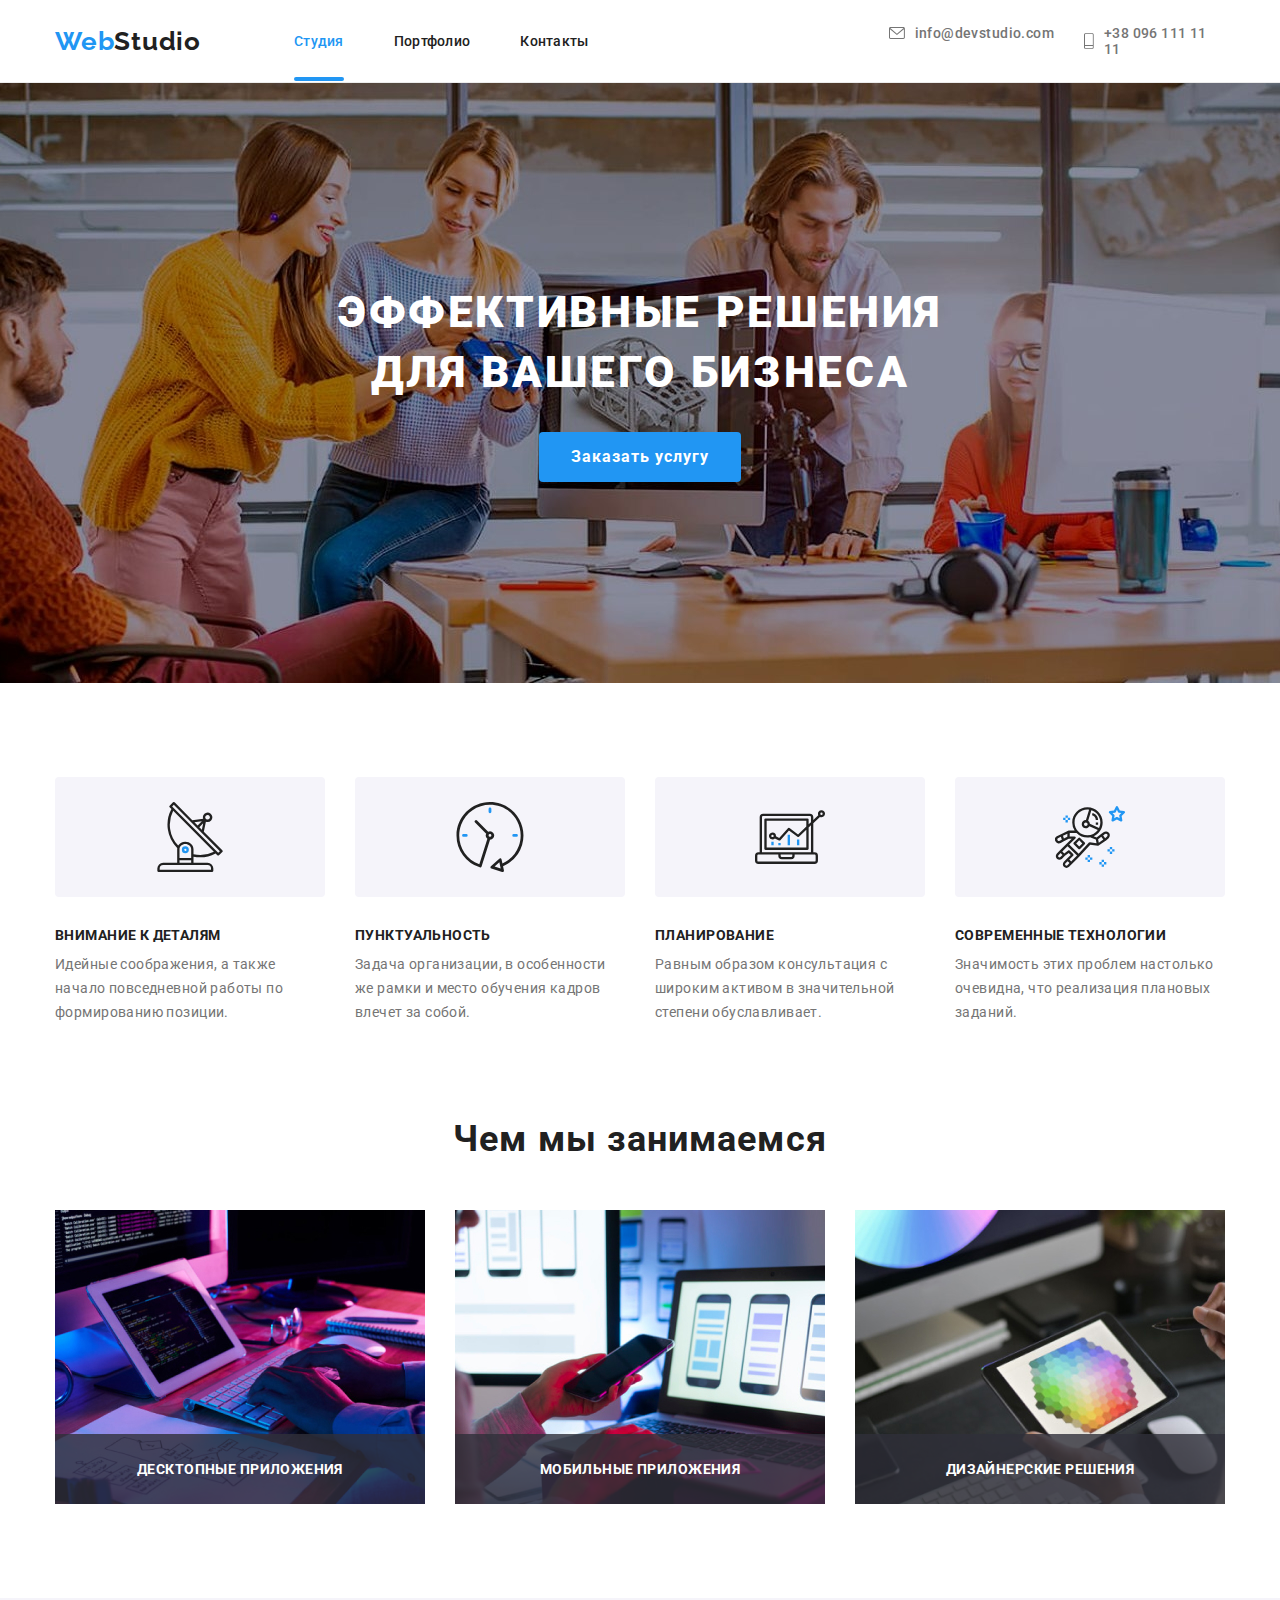
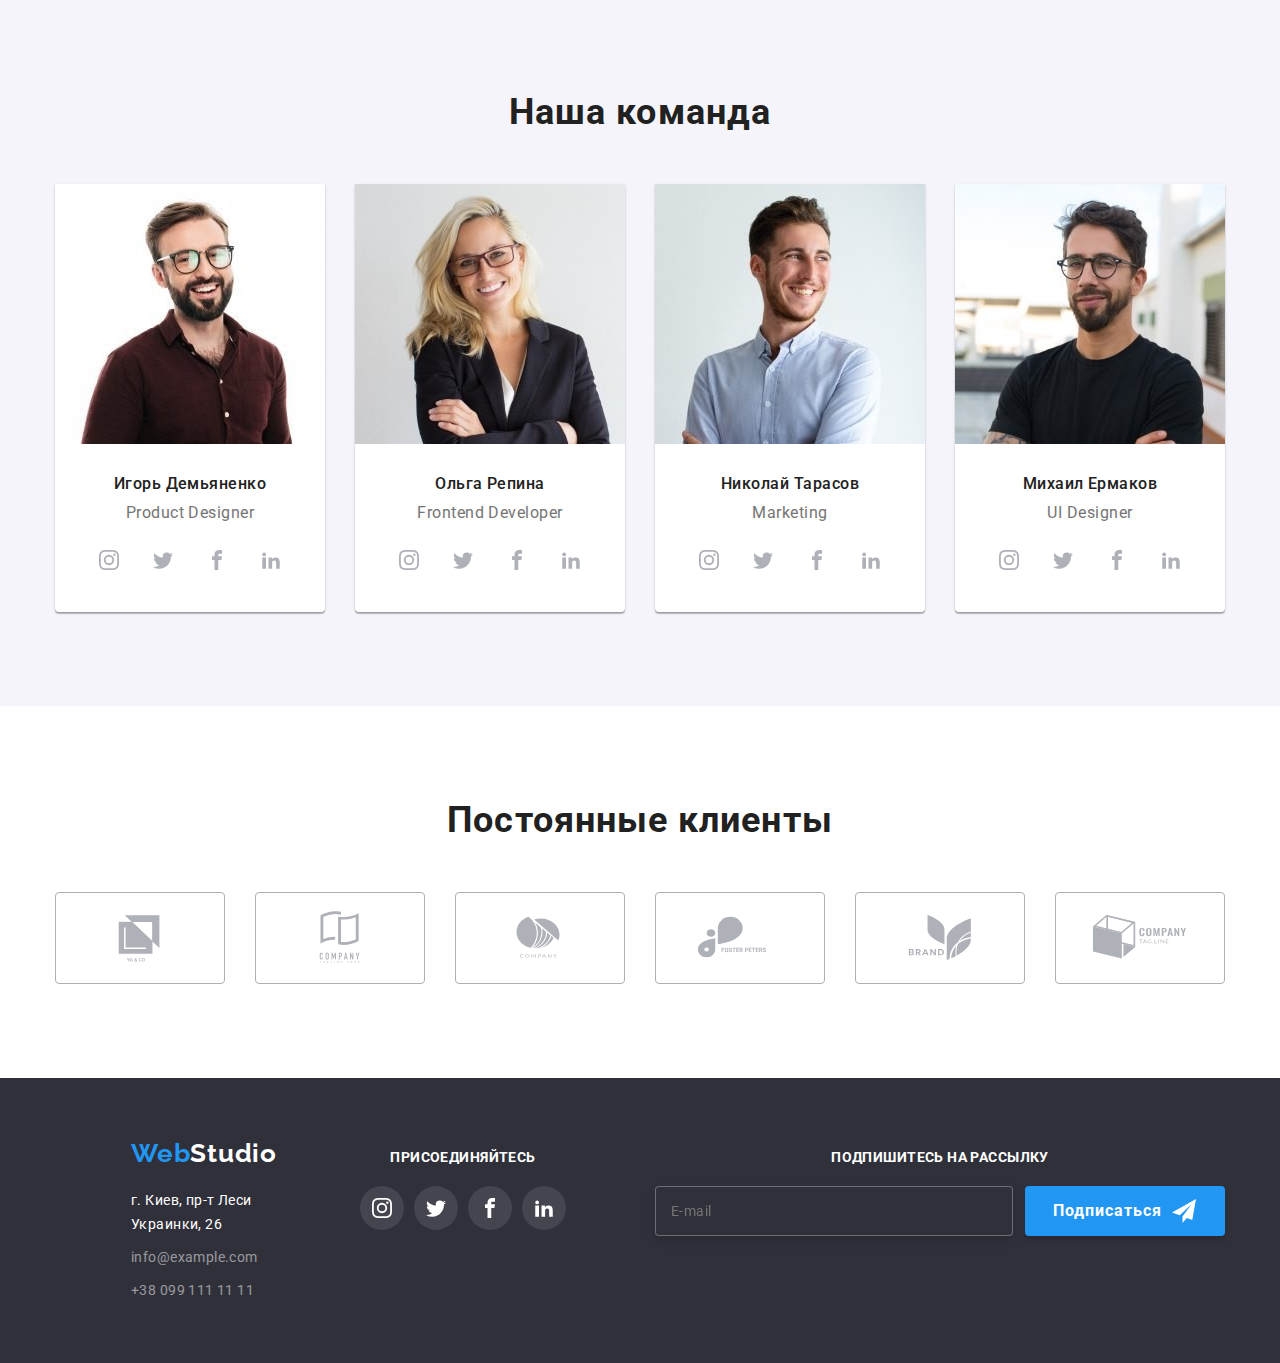
==== commit e661b545: "2" ====
--- a/index.html
+++ b/index.html
@@ -55,14 +55,16 @@
       </div>
     </header>
 
-    <div class="mobail-header container">
+<div class="mobail-header container">
        <a href="./index.html" class="mobail-logo">Web<span class="logo__header-color">Studio</span></a>    
-       <button class="mobile-menu-btn" type="button"  data-menu-button>
+       <button class="mobile-menu-btn" type="button"  data-mobile-open>
             <svg  class="mobile-menu-icon" width="24" height="16">
               <use class="mobile-menu-open" href="./images/symbol-defs.svg#menu-24px"></use>
-            <use class="mobile-menu-close" href="./images/symbol-defs.svg#close-24px"></use>
+            <!-- <use class="mobile-menu-close" href="./images/symbol-defs.svg#close-24px"></use> -->
             </svg>
        </button>
+
+      </div>
 
       </div>
 
@@ -639,14 +641,20 @@
     </div>
 
     <!-- MOBILE MENU MODUL -->
-    <div class=" mobile-menu backdro is-hidde" data-menu>
+    <div class=" mobile-menu backdro is-hidden" data-mobile>
+        
+      <button type="button" class="modile-close-btn" data-mobile-close>
+          <svg class="close-bt" width="24" height="16">
+            <use href="./images/symbol-defs.svg#close-24px"></use>
+          </svg>
+        </button>
 
       <ul class=" mobile-menu__nav list">
         <li class="mobile-menu__nav--item">
           <a href="./index.html" class="mobile-menu__nav--info carent">Студия</a>
         </li>
         <li class="mobile-menu__nav--item">
-          <a href="./portfolio.html" class="mobile-menu__nav--info">Портфолио</a>
+          <a href="./portfolio.html" class="  mobile-menu__nav--info">Портфолио</a>
         </li>
         <li class="mobile-menu__nav--item">
           <a href="#contacts" class="mobile-menu__nav--info">Контакты</a>
@@ -680,6 +688,7 @@
     </div>
 
    <script src="./js/modal.js"></script>
+   <script src="./js/mobile-modal.js"></script>
    <script src="./js/mobile-menu.js"></script>
   </body>
 </html>
--- a/css/main.min.css
+++ b/css/main.min.css
@@ -1 +1 @@
-*,*::before,*::after{-webkit-box-sizing:border-box;box-sizing:border-box}:root{--card-team-gap: 30px;--card-projects-gap: 30px;--main-brand-color: #2196f3;--sekond-brand-color: #212121;--main-body-color: #ffffff;--buttom-second-color: #188ce8;--text-main-color: #2f303a;--text-sekond-color: #757575;--background-second-color: #f5f4fa;--background: #e5e5e5;--icons-first-color: #afb1b8;--e-adress-color: rgba(225, 225, 225, 0.6)}body{font-family:Roboto,sans-serif;color:var(--sekond-brand-color);background-color:var(--main-body-color);font-size:14px;letter-spacing:.03em}.list{list-style:none;margin:0;padding-left:0px}.link{text-decoration:none;padding:0px}h1,h2,h3,h4,h5,p{margin:0}ul,ol{margin:0;padding-left:0}img{display:block;height:auto}a{text-decoration:none}.visually-hidden{position:absolute;width:1px;height:1px;margin:-1px;border:0;padding:0;white-space:nowrap;-webkit-clip-path:inset(100%);clip-path:inset(100%);clip:rect(0 0 0 0);overflow:hidden}.container{width:100%;margin-left:auto;margin-right:auto;padding:0 15px}@media screen and (max-width: 479px){.container{max-width:100%;margin-left:auto;margin-right:auto}}@media screen and (min-width: 480px){.container{max-width:480px}}@media screen and (min-width: 768px){.container{max-width:768px}}@media screen and (min-width: 1200px){.container{max-width:1200px}}.section{margin:0 auto}@media screen and (max-width: 1199px){.section{padding-top:60px;padding-bottom:60px}}@media screen and (min-width: 1200px){.section{padding-top:94px;padding-bottom:94px}}.header{padding-top:25px;padding-bottom:24px;border-bottom:1px solid #ececec}@media screen and (max-width: 767px){.header{display:none}}@media screen and (min-width: 768px){.header{padding-top:21px;padding-bottom:21px}}@media screen and (min-width: 1200px){.header{padding-top:25px;padding-bottom:24px}}.mobail-header{display:-webkit-box;display:-ms-flexbox;display:flex;-webkit-box-align:center;-ms-flex-align:center;align-items:center;background-color:var(--main-body-color)}@media screen and (min-width: 767px){.mobail-header{display:none;max-width:100%}}.mobail-logo{display:-webkit-box;display:-ms-flexbox;display:flex;padding:16px 0;font-family:"Raleway";font-style:normal;font-weight:700;font-size:24px;line-height:1.17;letter-spacing:.03em;color:var(--main-brand-color);cursor:pointer}.mobile-menu-btn{margin-right:0px;background-color:rgba(0,0,0,0);border:none;width:40px;height:40px;display:-webkit-box;display:-ms-flexbox;display:flex;-webkit-box-align:center;-ms-flex-align:center;align-items:center;-webkit-box-pack:center;-ms-flex-pack:center;justify-content:center;cursor:pointer;margin-left:auto;z-index:1000;-webkit-transform:fill;transform:fill;-webkit-transition:-webkit-transform 250ms cubic-bezier(0.4, 0, 0.2, 1);transition:-webkit-transform 250ms cubic-bezier(0.4, 0, 0.2, 1);transition:transform 250ms cubic-bezier(0.4, 0, 0.2, 1);transition:transform 250ms cubic-bezier(0.4, 0, 0.2, 1), -webkit-transform 250ms cubic-bezier(0.4, 0, 0.2, 1)}@media screen and (min-width: 768px){.mobile-menu-btn{display:none}}.mobile-menu-open,.mobile-menu-close{-webkit-transform:fill;transform:fill;-webkit-transition:-webkit-transform 250ms cubic-bezier(0.4, 0, 0.2, 1);transition:-webkit-transform 250ms cubic-bezier(0.4, 0, 0.2, 1);transition:transform 250ms cubic-bezier(0.4, 0, 0.2, 1);transition:transform 250ms cubic-bezier(0.4, 0, 0.2, 1), -webkit-transform 250ms cubic-bezier(0.4, 0, 0.2, 1);fill:var(--sekond-brand-color)}.mobile-menu-open:hover,.mobile-menu-open:focus{fill:var(--main-brand-color)}.mobile-menu-close:focus,.mobile-menu-close:hover{fill:var(--main-brand-color)}.mobile-menu-open{-webkit-transition:500ms;transition:500ms}.mobile-menu-btn.is-open .mobile-menu-open{opacity:0}.mobile-menu-close{opacity:0;-webkit-transition:500ms;transition:500ms}.mobile-menu-btn.is-open .mobile-menu-close{opacity:1}.logo{display:block;font-family:"Raleway";text-decoration:none;font-weight:700;font-size:26px;line-height:1.19;letter-spacing:.03em;color:var(--main-brand-color)}@media screen and (max-width: 1199px){.logo{display:-webkit-box;display:-ms-flexbox;display:flex;-webkit-box-pack:center;-ms-flex-pack:center;justify-content:center}}.logo--bottom{margin-bottom:20px}.logo__footer-color{color:var(--main-body-color)}@media screen and (min-width: 768px){.logo--right{margin-right:86px}}@media screen and (min-width: 1200px){.logo--right{margin-right:93px}}.logo__header-color{color:var(--sekond-brand-color)}.nav{display:-webkit-box;display:-ms-flexbox;display:flex;-webkit-box-align:center;-ms-flex-align:center;align-items:center}.nav__item{margin-right:50px}.nav__item:last-child{margin-right:0px}.nav__info{position:relative;font-weight:500;line-height:1.14;letter-spacing:.02em;color:var(--sekond-brand-color);-webkit-transition-property:color;transition-property:color;-webkit-transition-duration:250ms;transition-duration:250ms;-webkit-transition-timing-function:cubic-bezier(0.4, 0, 0.2, 1);transition-timing-function:cubic-bezier(0.4, 0, 0.2, 1)}.nav__info:hover,.nav__info:focus{color:var(--main-brand-color)}.active::after{content:"";position:absolute;left:0;bottom:-32px;width:100%;height:4px;border-radius:2px;background-color:var(--main-brand-color)}.active{color:var(--main-brand-color)}.heder-contacts{display:-webkit-box;display:-ms-flexbox;display:flex}@media screen and (min-width: 768px){.heder-contacts{-ms-flex-wrap:wrap;flex-wrap:wrap;margin-left:74px}}@media screen and (min-width: 1200px){.heder-contacts{-ms-flex-wrap:nowrap;flex-wrap:nowrap;margin-left:300px}}.heder-contacts__mail,.heder-contacts__tel{display:-webkit-box;display:-ms-flexbox;display:flex;-webkit-box-align:center;-ms-flex-align:center;align-items:center;font-family:"Roboto";font-style:normal;font-weight:500;letter-spacing:.02em;color:var(--text-sekond-color);-webkit-transition-property:color;transition-property:color;-webkit-transition-duration:250ms;transition-duration:250ms;-webkit-transition-timing-function:cubic-bezier(0.4, 0, 0.2, 1);transition-timing-function:cubic-bezier(0.4, 0, 0.2, 1)}@media screen and (min-width: 768px){.heder-contacts__mail,.heder-contacts__tel{font-weight:500;font-size:12px;line-height:1.17;letter-spacing:.02em}}.heder-contacts__mail:hover,.heder-contacts__mail:hover,.heder-contacts__tel:hover,.heder-contacts__tel:hover{color:var(--main-brand-color)}@media screen and (min-width: 768px){.heder-contacts__mail{padding-bottom:9px}}@media screen and (min-width: 1200px){.heder-contacts__link+.heder-contacts__link{margin-left:50px}}.heder-contacts__icon{fill:currentColor}@media screen and (min-width: 768px){.heder-contacts__icon{margin-right:8px}}@media screen and (min-width: 1200px){.heder-contacts__icon{margin-right:10px}}.heder-contacts__icon:hover{fill:currentColor}@media screen and (min-width: 768px){.heder-contacts__icon--smal-tel{width:10px;height:14px}}@media screen and (min-width: 1200px){.heder-contacts__icon--smal-tel{width:10px;height:16px}}@media screen and (min-width: 768px){.heder-contacts__icon--smal-mail{width:12px;height:10px}}@media screen and (min-width: 1200px){.heder-contacts__icon--smal-mail{width:16px;height:12px}}.market{background-color:var(--text-main-color)}@media screen and (max-width: 1199px){.market{padding-top:118px;padding-bottom:118px}}@media screen and (min-width: 1200px){.market{padding-top:200px;padding-bottom:200px}}.wrapper{margin-left:auto;margin-right:auto;background-repeat:no-repeat;background-position:center;background-size:cover;background-image:-webkit-gradient(linear, left top, right top, from(rgba(47, 48, 58, 0.4)), to(rgba(47, 48, 58, 0.4)));background-image:linear-gradient(to right, rgba(47, 48, 58, 0.4), rgba(47, 48, 58, 0.4))}@media screen and (max-width: 479px){.wrapper{max-width:479px;max-height:400px;background-image:url(../img-new/header/header-480.jpg)}}@media screen and (max-width: 479px)and (min-device-pixel-ratio: 2),screen and (max-width: 479px)and (-webkit-min-device-pixel-ratio: 2),screen and (max-width: 479px)and (min-resolution: 192dpi),screen and (max-width: 479px)and (min-resolution: 2dppx){.wrapper{background-image:url(../img-new/header/header-480-@2x.jpg)}}@media screen and (min-width: 480px){.wrapper{max-width:480px;height:400px;background-image:url(../img-new/header/header-480.jpg)}}@media screen and (min-width: 480px)and (min-device-pixel-ratio: 2),screen and (min-width: 480px)and (-webkit-min-device-pixel-ratio: 2),screen and (min-width: 480px)and (min-resolution: 192dpi),screen and (min-width: 480px)and (min-resolution: 2dppx){.wrapper{background-image:url(../img-new/header/header-480-@2x.jpg)}}@media screen and (min-width: 768px){.wrapper{max-width:768px;height:400px;background-image:url(../img-new/header/header-768.jpg)}}@media screen and (min-width: 768px)and (min-device-pixel-ratio: 2),screen and (min-width: 768px)and (-webkit-min-device-pixel-ratio: 2),screen and (min-width: 768px)and (min-resolution: 192dpi),screen and (min-width: 768px)and (min-resolution: 2dppx){.wrapper{background-image:url(../img-new/header/header-768-@2x.jpg)}}@media screen and (min-width: 1200px){.wrapper{max-width:1600px;height:600px;background-image:url(../img-new/header/header-1200.jpg)}}@media screen and (min-width: 1200px)and (min-device-pixel-ratio: 2),screen and (min-width: 1200px)and (-webkit-min-device-pixel-ratio: 2),screen and (min-width: 1200px)and (min-resolution: 192dpi),screen and (min-width: 1200px)and (min-resolution: 2dppx){.wrapper{background-image:url(../img-new/header/header-1200-@2x.jpg)}}.solution{margin:0px auto;font-family:"Roboto";font-style:normal;font-weight:900;text-transform:uppercase;text-align:center;letter-spacing:.06em;color:var(--main-body-color)}@media screen and (max-width: 1199px){.solution{width:360px;font-size:26px;line-height:1.62}}@media screen and (min-width: 1200px){.solution{width:696px;font-size:44px;line-height:1.36}}.order{display:block;margin:0 auto;padding:10px 32px 10px 32px;margin-top:30px;background:var(--main-brand-color);-webkit-box-shadow:0px 4px 4px rgba(0,0,0,.15);box-shadow:0px 4px 4px rgba(0,0,0,.15);border:0;border-radius:4px;font-family:"Roboto";font-weight:700;font-size:16px;line-height:1.88;text-align:center;letter-spacing:.06em;color:var(--main-body-color);cursor:pointer}.order:hover{background-color:var(--buttom-second-color)}.order:focus{cursor:progress}.feature{display:-webkit-box;display:-ms-flexbox;display:flex;-webkit-box-pack:center;-ms-flex-pack:center;justify-content:center;-webkit-box-align:center;-ms-flex-align:center;align-items:center;width:100%;height:120px;background-color:var(--background-second-color);border-radius:4px}.feature--bottom{margin-bottom:30px}.fors{display:-webkit-box;display:-ms-flexbox;display:flex;-webkit-box-pack:center;-ms-flex-pack:center;justify-content:center;-ms-flex-wrap:wrap;flex-wrap:wrap;gap:30px}@media screen and (min-width: 480px){.fors__list{max-width:450px}}@media screen and (min-width: 768px){.fors__list{max-width:354px}}@media screen and (min-width: 1200px){.fors__list{max-width:270px}}.fors__skils{font-family:"Roboto";font-size:14px;font-weight:700;letter-spacing:.03em;text-transform:uppercase;color:var(--sekond-brand-color)}.fors__skils--bottom{margin:0 0 10px 0}.fors__deskr{font-family:"Roboto";font-style:normal;font-weight:400;line-height:1.71;letter-spacing:.03em;color:var(--text-sekond-color);margin:0}.work{padding-top:0px}@media screen and (max-width: 1199px){.work{display:none}}.picture{display:-webkit-box;display:-ms-flexbox;display:flex;-webkit-box-pack:center;-ms-flex-pack:center;justify-content:center;-ms-flex-wrap:wrap;flex-wrap:wrap;gap:30px}.picture__box{position:relative}.picture__text{display:-webkit-box;display:-ms-flexbox;display:flex;-webkit-box-pack:center;-ms-flex-pack:center;justify-content:center;-webkit-box-align:center;-ms-flex-align:center;align-items:center;position:absolute;width:100%;height:70px;bottom:0;font-weight:700;text-transform:uppercase;color:var(--main-body-color);background:rgba(47,48,58,.8)}.mishion{font-family:"Roboto";font-weight:700;letter-spacing:.03em;text-align:center;color:var(--sekond-brand-color)}@media screen and (min-width: 1200px){.mishion{font-size:36px;line-height:1.16}}@media screen and (max-width: 1199px){.mishion{font-size:28px;line-height:1.18}}@media screen and (min-width: 1200px){.mishion--bottom{margin-bottom:50px}}@media screen and (max-width: 1199px){.mishion--bottom{margin-bottom:30px}}.team{margin-left:auto;margin-right:auto;background-color:var(--background-second-color)}.team-box{display:-webkit-box;display:-ms-flexbox;display:flex;-webkit-box-pack:center;-ms-flex-pack:center;justify-content:center;-ms-flex-wrap:wrap;flex-wrap:wrap;gap:30px}.team-box__unit{background:var(--main-body-color);-webkit-box-shadow:0px 1px 3px rgba(0,0,0,.12),0px 1px 1px rgba(0,0,0,.14),0px 2px 1px rgba(0,0,0,.2);box-shadow:0px 1px 3px rgba(0,0,0,.12),0px 1px 1px rgba(0,0,0,.14),0px 2px 1px rgba(0,0,0,.2);border-radius:0px 0px 4px 4px;overflow:hidden}@media screen and (min-width: 480px){.team-box__img{width:450px;height:460px}}@media screen and (min-width: 768px){.team-box__img{width:354px;height:374px}}@media screen and (min-width: 1200px){.team-box__img{width:270px;height:260px}}.personal{padding:30px 0}.personal__soname{text-align:center;font-family:"Roboto";font-weight:500;font-size:16px;line-height:1.19;letter-spacing:.03em;color:var(--sekond-brand-color)}.personal__job{text-align:center;font-family:"Roboto";font-weight:400;font-size:16px;line-height:1.19;letter-spacing:.03em;color:var(--text-sekond-color)}.personal__job--top{margin-top:10px}.soshial{display:-webkit-box;display:-ms-flexbox;display:flex;-webkit-box-align:center;-ms-flex-align:center;align-items:center;-webkit-box-pack:center;-ms-flex-pack:center;justify-content:center}.soshial--top{margin-top:16px}.soshial__list{margin-right:10px}.soshial__list:last-child{margin-right:0px}.soshial__links{display:-webkit-box;display:-ms-flexbox;display:flex;-webkit-box-align:center;-ms-flex-align:center;align-items:center;-webkit-box-pack:center;-ms-flex-pack:center;justify-content:center;width:44px;height:44px;border-radius:50%;color:var(--icons-first-color);-webkit-transition-property:background-color,color;transition-property:background-color,color;-webkit-transition-duration:250ms;transition-duration:250ms;-webkit-transition-timing-function:cubic-bezier(0.4, 0, 0.2, 1);transition-timing-function:cubic-bezier(0.4, 0, 0.2, 1)}.soshial__links:hover,.soshial__links:focus{background-color:var(--buttom-second-color);color:var(--main-body-color)}.soshial__icons{fill:currentColor}.soshial__icons:hover,.soshial__icons:focus{fill:currentColor}.klients{display:-webkit-box;display:-ms-flexbox;display:flex;-webkit-box-pack:center;-ms-flex-pack:center;justify-content:center;margin-left:auto;margin-right:auto;-ms-flex-wrap:wrap;flex-wrap:wrap;gap:30px}.klients__link{display:-webkit-box;display:-ms-flexbox;display:flex;-webkit-box-pack:center;-ms-flex-pack:center;justify-content:center;-webkit-box-align:center;-ms-flex-align:center;align-items:center;width:170px;height:92px;color:var(--icons-first-color);border:1px solid var(--icons-first-color);border-radius:4px;-webkit-transition-property:border-color,color;transition-property:border-color,color;-webkit-transition-duration:250ms;transition-duration:250ms;-webkit-transition-timing-function:cubic-bezier(0.4, 0, 0.2, 1);transition-timing-function:cubic-bezier(0.4, 0, 0.2, 1)}.klients__link:hover,.klients__link:focus{color:var(--main-brand-color);border-color:var(--main-brand-color)}.klients__icon{fill:currentColor}.grafit{background-color:var(--text-main-color);padding:60px 0}.flex{display:-webkit-box;display:-ms-flexbox;display:flex}@media screen and (max-width: 767px){.flex{margin:auto;-webkit-box-pack:center;-ms-flex-pack:center;justify-content:center;-webkit-box-orient:vertical;-webkit-box-direction:normal;-ms-flex-direction:column;flex-direction:column;-webkit-box-align:center;-ms-flex-align:center;align-items:center}}@media screen and (min-width: 768px){.flex{-ms-flex-wrap:wrap;flex-wrap:wrap;-webkit-box-pack:justify;-ms-flex-pack:justify;justify-content:space-between;-webkit-box-align:baseline;-ms-flex-align:baseline;align-items:baseline}}@media screen and (min-width: 1200px){.flex{-ms-flex-wrap:nowrap;flex-wrap:nowrap;-webkit-box-align:baseline;-ms-flex-align:baseline;align-items:baseline;-webkit-box-pack:start;-ms-flex-pack:start;justify-content:flex-start}}.footer__contacts--right{display:block}@media screen and (min-width: 768px){.footer__contacts--right{margin-left:76px}}@media screen and (min-width: 1200px){.footer__contacts--right{margin-right:70px}}.footer__contacts-block{display:-webkit-box;display:-ms-flexbox;display:flex;-webkit-box-orient:vertical;-webkit-box-direction:normal;-ms-flex-direction:column;flex-direction:column;-ms-flex-wrap:wrap;flex-wrap:wrap;gap:9px}@media screen and (max-width: 760px){.footer__contacts-block{margin-bottom:60px}}@media screen and (max-width: 1199px){.footer__contacts-list{margin-right:auto;margin-left:auto}}.footer__contacts-list:last-child{margin-bottom:0}.footer__contacts-adress{font-style:normal;line-height:1.71;letter-spacing:.03em;color:var(--main-body-color);-webkit-transition-property:color;transition-property:color;-webkit-transition-duration:250ms;transition-duration:250ms;-webkit-transition-timing-function:cubic-bezier(0.4, 0, 0.2, 1);transition-timing-function:cubic-bezier(0.4, 0, 0.2, 1)}.footer__contacts-link{color:var(--e-adress-color);font-style:normal;line-height:1.71;letter-spacing:.03em;-webkit-transition-property:color;transition-property:color;-webkit-transition-duration:250ms;transition-duration:250ms;-webkit-transition-timing-function:cubic-bezier(0.4, 0, 0.2, 1);transition-timing-function:cubic-bezier(0.4, 0, 0.2, 1)}.footer__contacts-adress:hover,.footer__contacts-link:hover,.footer__contacts-link:focus,.footer__contacts-adress:focus{color:var(--main-brand-color)}@media screen and (min-width: 768px){.footer-soclink{margin-right:89px}}@media screen and (max-width: 1199px){.footer-soclink{display:-webkit-box;display:-ms-flexbox;display:flex;-webkit-box-orient:vertical;-webkit-box-direction:normal;-ms-flex-direction:column;flex-direction:column;-webkit-box-align:center;-ms-flex-align:center;align-items:center;-webkit-box-pack:center;-ms-flex-pack:center;justify-content:center}}.footer-title{margin-bottom:20px;font-family:"Roboto";font-style:normal;font-weight:700;font-size:14px;line-height:1.14;letter-spacing:.03em;text-transform:uppercase;color:var(--main-body-color);text-align:center;font-family:"Roboto";font-style:normal;font-weight:700;font-size:14px;line-height:1.14;letter-spacing:.03em;text-transform:uppercase;color:var(--main-body-color)}@media screen and (max-width: 1199px){.footer-title{text-align:center}}.footer-soc-link{display:-webkit-box;display:-ms-flexbox;display:flex;width:44px;height:44px;-webkit-box-pack:center;-ms-flex-pack:center;justify-content:center;-webkit-box-align:center;-ms-flex-align:center;align-items:center;border-radius:50%;color:var(--main-body-color);background:rgba(255,255,255,.1);-webkit-transition-property:background-color;transition-property:background-color;-webkit-transition-duration:250ms;transition-duration:250ms;-webkit-transition-timing-function:cubic-bezier(0.4, 0, 0.2, 1);transition-timing-function:cubic-bezier(0.4, 0, 0.2, 1)}.footer-soc-link:hover,.footer-soc-link:focus{background-color:var(--main-brand-color)}.footer-soc-list{display:-webkit-box;display:-ms-flexbox;display:flex;margin-left:auto}.footer-soc-list .footer-soc-item+.footer-soc-item{margin-left:10px}.footer-icon{fill:currentColor}.footer-form{display:inline-block;-webkit-box-pack:end;-ms-flex-pack:end;justify-content:end}@media screen and (min-width: 768px){.footer-form{margin-left:auto;margin-right:auto}}@media screen and (max-width: 1199px){.footer-form{margin-top:60px}}@media screen and (min-width: 1200px){.footer-form{margin-left:auto;margin-right:0px}}.form-field{color:var(--main-body-color);background:var(--text-main-color);-webkit-user-select:none;-moz-user-select:none;-ms-user-select:none;user-select:none}.input{height:50px;width:358px;padding:15px;letter-spacing:.03em;background:var(--text-main-color);color:var(---main-btn-color);border:1px solid rgba(255,255,255,.3);-webkit-filter:drop-shadow(0px 4px 4px rgba(0, 0, 0, 0.15));filter:drop-shadow(0px 4px 4px rgba(0, 0, 0, 0.15));border-radius:4px;-webkit-transition-property:border-color;transition-property:border-color;-webkit-transition-duration:250ms;transition-duration:250ms;-webkit-transition-timing-function:cubic-bezier(0.4, 0, 0.2, 1);transition-timing-function:cubic-bezier(0.4, 0, 0.2, 1)}@media screen and (max-width: 400px){.input{max-width:300px}}.input:hover,.input:focus-within{outline:none;border-color:var(--buttom-second-color)}@media screen and (max-width: 1199px){.btn-send{display:-webkit-box;display:-ms-flexbox;display:flex;-webkit-box-orient:vertical;-webkit-box-direction:normal;-ms-flex-direction:column;flex-direction:column;-webkit-box-pack:center;-ms-flex-pack:center;justify-content:center;-webkit-box-align:center;-ms-flex-align:center;align-items:center}}@media screen and (min-width: 1200px){.btn-send{display:-webkit-box;display:-ms-flexbox;display:flex;-webkit-box-align:end;-ms-flex-align:end;align-items:flex-end}}.button-send{padding:0;width:200px;height:50px;font-weight:700;font-size:16px;line-height:1.88;display:-webkit-box;display:-ms-flexbox;display:flex;-webkit-box-pack:end;-ms-flex-pack:end;justify-content:flex-end;-webkit-box-align:center;-ms-flex-align:center;align-items:center;text-align:center;border:0;border-radius:4px;letter-spacing:.06em;background-color:var(--main-brand-color);color:var(--main-body-color);-webkit-box-shadow:0px 4px 4px rgba(0,0,0,.15);box-shadow:0px 4px 4px rgba(0,0,0,.15);-webkit-transition-property:background-color;transition-property:background-color;-webkit-transition-duration:250ms;transition-duration:250ms;-webkit-transition-timing-function:cubic-bezier(0.4, 0, 0.2, 1);transition-timing-function:cubic-bezier(0.4, 0, 0.2, 1);cursor:pointer}@media screen and (max-width: 1199px){.button-send{margin-top:20px}}@media screen and (min-width: 1200px){.button-send{margin-left:12px}}.button-icon-send{margin-right:29px;margin-left:10px;cursor:pointer}.button-send:hover,.button-send:focus{background-color:var(--buttom-second-color)}.menu{display:-webkit-box;display:-ms-flexbox;display:flex;-ms-flex-wrap:wrap;flex-wrap:wrap;gap:8px}@media screen and (min-width: 480px){.menu{-webkit-box-pack:start;-ms-flex-pack:start;justify-content:flex-start}}@media screen and (min-width: 768px){.menu{-webkit-box-pack:center;-ms-flex-pack:center;justify-content:center}}@media screen and (min-width: 1200px){.menu{-webkit-box-pack:center;-ms-flex-pack:center;justify-content:center}}@media screen and (max-width: 479px){.menu--bottom{margin-bottom:30px}}@media screen and (min-width: 480px){.menu--bottom{margin-bottom:40px}}@media screen and (min-width: 768px){.menu--bottom{margin-bottom:30px}}@media screen and (min-width: 1200px){.menu--bottom{margin-bottom:50px}}.menu__link{padding:6px 22px;border-radius:4px;border:0;font-family:"Roboto";font-style:normal;font-weight:500;font-size:16px;line-height:1.63;letter-spacing:.03em;background-color:var(--background-second-color);-webkit-transition-property:background-color,color,-webkit-box-shadow;transition-property:background-color,color,-webkit-box-shadow;transition-property:background-color,color,box-shadow;transition-property:background-color,color,box-shadow,-webkit-box-shadow;-webkit-transition-duration:250ms;transition-duration:250ms;-webkit-transition-timing-function:cubic-bezier(0.4, 0, 0.2, 1);transition-timing-function:cubic-bezier(0.4, 0, 0.2, 1);cursor:pointer}.menu__link:hover,.menu__link:focus{background:var(--main-brand-color);color:var(--main-body-color);-webkit-box-shadow:0px 3px 1px rgba(0,0,0,.1),0px 1px 2px rgba(0,0,0,.08),0px 2px 2px rgba(0,0,0,.12);box-shadow:0px 3px 1px rgba(0,0,0,.1),0px 1px 2px rgba(0,0,0,.08),0px 2px 2px rgba(0,0,0,.12)}.job-list{position:relative;display:-webkit-box;display:-ms-flexbox;display:flex;-ms-flex-wrap:wrap;flex-wrap:wrap;gap:30px}@media screen and (min-width: 480px){.job-list{-webkit-box-pack:center;-ms-flex-pack:center;justify-content:center}}@media screen and (min-width: 768px){.job-list{-webkit-box-pack:start;-ms-flex-pack:start;justify-content:flex-start;-webkit-box-align:start;-ms-flex-align:start;align-items:flex-start}}.job-project{position:relative;cursor:pointer}.projekt-link{display:block}.projekt-link:hover,.projekt-link:focus{-webkit-box-shadow:0px 1px 1px rgba(0,0,0,.12),0px 4px 4px rgba(0,0,0,.06),1px 4px 6px rgba(0,0,0,.16);box-shadow:0px 1px 1px rgba(0,0,0,.12),0px 4px 4px rgba(0,0,0,.06),1px 4px 6px rgba(0,0,0,.16)}.projekt-link:hover .projekt-text,.projekt-link:focus .projekt-text{-webkit-transform:translateY(0);transform:translateY(0)}.projekt-img{position:relative;overflow:hidden}@media screen and (min-width: 480px){.projekt-img__pic{width:450px;height:294px}}@media screen and (min-width: 768px){.projekt-img__pic{width:354px;height:294px}}@media screen and (min-width: 1200px){.projekt-img__pic{width:370px;height:294px}}.projekt-text{position:absolute;top:0;background-color:rgba(33,150,243,.9);padding:63px 24px;-webkit-transform:translateY(100%);transform:translateY(100%);-webkit-transition:-webkit-transform 250ms cubic-bezier(0.4, 0, 0.2, 1);transition:-webkit-transform 250ms cubic-bezier(0.4, 0, 0.2, 1);transition:transform 250ms cubic-bezier(0.4, 0, 0.2, 1);transition:transform 250ms cubic-bezier(0.4, 0, 0.2, 1), -webkit-transform 250ms cubic-bezier(0.4, 0, 0.2, 1);font-weight:400;font-size:18px;line-height:1.56;letter-spacing:.03em;color:var(--main-body-color)}@media screen and (min-width: 480px){.projekt-text{-webkit-transform:translateY(111%);transform:translateY(111%)}}.job-project-box{padding:20px 24px 20px 24px;border-left:1px solid #eee;border-right:1px solid #eee;border-bottom:1px solid #eee}@media screen and (min-width: 480px){.job-project-box{width:450px}}@media screen and (min-width: 768px){.job-project-box{width:354px}}@media screen and (min-width: 1200px){.job-project-box{width:370px}}@media screen and (min-width: 768px){.job-project-box--height{height:147px}}@media screen and (min-width: 1200px){.job-project-box--height{height:100%}}.job-result{margin-bottom:4px;font-family:"Roboto";font-weight:700;font-size:18px;line-height:2;color:var(--sekond-brand-color);letter-spacing:.06em}.job-title{font-family:"Roboto";font-weight:400;font-size:16px;line-height:1.88;letter-spacing:.03em;color:var(--text-sekond-color)}.backdrop{position:fixed;top:0;left:0;width:100%;height:100%;background-color:rgba(0,0,0,.2);-webkit-transition:opacity 250ms cubic-bezier(0.4, 0, 0.2, 1),visibility 250ms;transition:opacity 250ms cubic-bezier(0.4, 0, 0.2, 1),visibility 250ms}.modal{position:absolute;top:50%;left:50%;-webkit-transform:translate(-50%, -50%);transform:translate(-50%, -50%);background-color:var(--main-body-color);border-radius:4px;-webkit-box-shadow:0px 1px 3px rgba(0,0,0,.12),0px 1px 1px rgba(0,0,0,.14),0px 2px 1px rgba(0,0,0,.1);box-shadow:0px 1px 3px rgba(0,0,0,.12),0px 1px 1px rgba(0,0,0,.14),0px 2px 1px rgba(0,0,0,.1)}@media screen and (max-width: 1199px){.modal{width:450px;height:609px}}@media screen and (max-width: 470px){.modal{max-width:300px;height:609px}}@media screen and (min-width: 1200px){.modal{width:528px;height:581px}}.modal-close-btn{position:absolute;top:8px;right:8px;display:-webkit-box;display:-ms-flexbox;display:flex;-webkit-box-align:center;-ms-flex-align:center;align-items:center;-webkit-box-pack:center;-ms-flex-pack:center;justify-content:center;padding:0;width:30px;height:30px;border-radius:50%;border:1px solid rgba(0,0,0,.1);color:#000;background-color:var(--main-body-color);-webkit-transition-property:fill;transition-property:fill;-webkit-transition-duration:500ms;transition-duration:500ms;-webkit-transition-timing-function:cubic-bezier(0.4, 0, 0.2, 1);transition-timing-function:cubic-bezier(0.4, 0, 0.2, 1)}.modal-close-btn:hover,.modal-close-btn:focus{cursor:pointer;fill:var(--buttom-second-color);-webkit-box-shadow:0px 1px 3px rgba(0,0,0,.12),0px 1px 1px rgba(0,0,0,.14),0px 2px 1px rgba(0,0,0,.2);box-shadow:0px 1px 3px rgba(0,0,0,.12),0px 1px 1px rgba(0,0,0,.14),0px 2px 1px rgba(0,0,0,.2)}.backdrop.is-hidden{opacity:0;pointer-events:none}.modal-form{display:-webkit-box;display:-ms-flexbox;display:flex;-webkit-box-orient:vertical;-webkit-box-direction:normal;-ms-flex-direction:column;flex-direction:column;-webkit-box-align:center;-ms-flex-align:center;align-items:center}.modal-form-deskr{margin:40px auto 12px auto;font-weight:700;font-size:20px;line-height:1.15;text-align:center;letter-spacing:.03em;color:var(--sekond-brand-color)}@media screen and (max-width: 1199px){.modal-form-deskr{width:370px}}@media screen and (max-width: 470px){.modal-form-deskr{max-width:280px}}@media screen and (min-width: 1200px){.modal-form-deskr{width:448px}}.modal-form-fild{position:relative;display:-webkit-box;display:-ms-flexbox;display:flex;-webkit-box-orient:vertical;-webkit-box-direction:normal;-ms-flex-direction:column;flex-direction:column;margin-bottom:10px}@media screen and (max-width: 1199px){.modal-form-fild{width:370px}}@media screen and (max-width: 470px){.modal-form-fild{max-width:280px}}@media screen and (min-width: 1200px){.modal-form-fild{width:448px}}.modal-form-coments{display:-webkit-box;display:-ms-flexbox;display:flex;-webkit-box-orient:vertical;-webkit-box-direction:normal;-ms-flex-direction:column;flex-direction:column;margin-bottom:0px;height:138px}@media screen and (max-width: 1199px){.modal-form-coments{width:370px}}@media screen and (max-width: 470px){.modal-form-coments{max-width:280px}}@media screen and (min-width: 1200px){.modal-form-coments{width:448px}}.modal-field-coments{resize:none;outline:none;height:120px;padding:12px 16px;background:var(--main-body-color);border:1px solid rgba(33,33,33,.2);border-radius:4px;-webkit-box-sizing:border-box;box-sizing:border-box;font-weight:400;font-size:14px;line-height:1.5;color:rgba(117,117,117,.5);-webkit-transition-property:border-color,fill;transition-property:border-color,fill;-webkit-transition-duration:250ms;transition-duration:250ms;-webkit-transition-timing-function:cubic-bezier(0.4, 0, 0.2, 1);transition-timing-function:cubic-bezier(0.4, 0, 0.2, 1)}.modal-field-coments:hover,.modal-field-coments:focus{border-color:var(--main-brand-color)}.modal-field-name{font-weight:400;font-size:12px;line-height:1.17;color:var(--text-sekond-color);margin-bottom:4px}.input-wrap{position:relative}@media screen and (max-width: 1199px){.input-wrap{width:370px}}@media screen and (max-width: 470px){.input-wrap{max-width:280px}}@media screen and (min-width: 1200px){.input-wrap{width:448px}}.modal-field-input{width:100%;margin:0;outline:none;background:var(--main-body-color);border:1px solid rgba(33,33,33,.2);border-radius:4px;height:40px;font-style:normal;font-weight:400;font-size:16px;line-height:1.5;color:var(--text-sekond-color);padding:14px 42px;-webkit-transition-property:border-color,fill;transition-property:border-color,fill;-webkit-transition-duration:250ms;transition-duration:250ms;-webkit-transition-timing-function:cubic-bezier(0.4, 0, 0.2, 1);transition-timing-function:cubic-bezier(0.4, 0, 0.2, 1)}.form-icon{fill:var(--text-main-color);position:absolute;top:14px;left:14px;-webkit-transition-property:fill;transition-property:fill;-webkit-transition-duration:250ms;transition-duration:250ms;-webkit-transition-timing-function:cubic-bezier(0.4, 0, 0.2, 1);transition-timing-function:cubic-bezier(0.4, 0, 0.2, 1)}.modal-field-input:focus-within+.form-icon,.modal-field-input:hover+.form-icon{fill:var(--main-brand-color)}.modal-field-input:hover,.modal-field-input:focus-within{border-color:var(--main-brand-color)}.modal-field-contract{display:-webkit-box;display:-ms-flexbox;display:flex;-webkit-box-align:center;-ms-flex-align:center;align-items:center;margin-top:20px;font-weight:400;color:var(--text-sekond-color)}@media screen and (max-width: 1199px){.modal-field-contract{font-size:12px;line-height:1.17;letter-spacing:.01em}}@media screen and (max-width: 470px){.modal-field-contract{max-width:280px}}@media screen and (min-width: 1200px){.modal-field-contract{font-size:14px;line-height:1.71;letter-spacing:.03em}}.checkbox{width:16px;height:15px;margin-right:7px;cursor:pointer}@media screen and (max-width: 1199px){.checkbox{font-size:12px;line-height:1.71;letter-spacing:.03em}}@media screen and (max-width: 470px){.checkbox{font-size:10px;line-height:1.71;letter-spacing:.03em}}.contract{font-weight:400;font-size:14px;line-height:1.71;letter-spacing:.03em;-webkit-text-decoration-line:underline;text-decoration-line:underline;color:#2196f3;cursor:pointer}@media screen and (max-width: 1199px){.contract{font-size:12px;line-height:1.71;letter-spacing:.03em}}@media screen and (max-width: 470px){.contract{font-size:10px;line-height:1.71;letter-spacing:.03em}}.model-form-button{display:-webkit-box;display:-ms-flexbox;display:flex;-webkit-box-align:center;-ms-flex-align:center;align-items:center;text-align:center;background:var(--main-brand-color);border-radius:4px;padding:10px 55px;font-weight:700;letter-spacing:.06em;font-size:16px;line-height:1.88;color:var(--main-body-color);cursor:pointer;border:0;margin-top:30px;-webkit-transition-property:background-color,-webkit-box-shadow;transition-property:background-color,-webkit-box-shadow;transition-property:background-color,box-shadow;transition-property:background-color,box-shadow,-webkit-box-shadow;-webkit-transition-duration:250ms;transition-duration:250ms;-webkit-transition-timing-function:cubic-bezier(0.4, 0, 0.2, 1);transition-timing-function:cubic-bezier(0.4, 0, 0.2, 1)}.model-form-button:hover,.model-form-button:focus{background-color:var(--buttom-second-color);-webkit-box-shadow:0px 1px 3px rgba(0,0,0,.12),0px 1px 1px rgba(0,0,0,.14),0px 2px 1px rgba(0,0,0,.2);box-shadow:0px 1px 3px rgba(0,0,0,.12),0px 1px 1px rgba(0,0,0,.14),0px 2px 1px rgba(0,0,0,.2)}.mobile-menu{position:fixed;display:-webkit-box;display:-ms-flexbox;display:flex;-webkit-box-orient:vertical;-webkit-box-direction:normal;-ms-flex-direction:column;flex-direction:column;top:0;left:0;-webkit-transform:translateX(100%);transform:translateX(100%);width:100%;height:100%;padding:48px 40px;background-color:var(--main-body-color);z-index:100;-webkit-transition:500ms;transition:500ms;-webkit-transition-timing-function:cubic-bezier(0.4, 0, 0.2, 1);transition-timing-function:cubic-bezier(0.4, 0, 0.2, 1)}.mobile-menu.is-open{-webkit-transform:translateX(0%);transform:translateX(0%)}.mobile-menu__nav{margin-bottom:auto}.mobile-menu__nav--item:not(:last-child){margin-bottom:32px}.mobile-menu__nav--info{font-family:"Roboto";font-style:normal;font-weight:500;font-size:40px;line-height:47px;text-align:center;letter-spacing:.02em;color:var(--sekond-brand-color)}.carent{color:var(--main-brand-color)}.mobile-menu__contacts{margin-bottom:64px}.mobile-menu__contacts--tel{display:block;margin-bottom:32px;font-family:"Roboto";font-style:normal;font-weight:500;font-size:34px;line-height:1.18;letter-spacing:.02em;color:var(--main-brand-color)}.mobile-menu__contacts--mail{font-family:"Roboto";font-style:normal;font-weight:500;font-size:24px;line-height:1.17;letter-spacing:.02em;color:var(--text-sekond-color)}.mobile-menu__socials{display:-webkit-box;display:-ms-flexbox;display:flex;-webkit-box-align:center;-ms-flex-align:center;align-items:center;-ms-flex-wrap:wrap;flex-wrap:wrap;gap:10px}.mobile-menu__socials--item:not(:last-child){padding-right:10px;border-right:1px solid rgba(33,33,33,.2)}.mobile-menu__socials--link{font-family:"Roboto";font-style:normal;font-weight:500;font-size:18px;line-height:1.22;letter-spacing:.02em;color:var(--main-brand-color, #2196f3)}/*# sourceMappingURL=main.min.css.map */+*,*::before,*::after{-webkit-box-sizing:border-box;box-sizing:border-box}:root{--card-team-gap: 30px;--card-projects-gap: 30px;--main-brand-color: #2196f3;--sekond-brand-color: #212121;--main-body-color: #ffffff;--buttom-second-color: #188ce8;--text-main-color: #2f303a;--text-sekond-color: #757575;--background-second-color: #f5f4fa;--background: #e5e5e5;--icons-first-color: #afb1b8;--e-adress-color: rgba(225, 225, 225, 0.6)}body{font-family:Roboto,sans-serif;color:var(--sekond-brand-color);background-color:var(--main-body-color);font-size:14px;letter-spacing:.03em}.list{list-style:none;margin:0;padding-left:0px}.link{text-decoration:none;padding:0px}h1,h2,h3,h4,h5,p{margin:0}ul,ol{margin:0;padding-left:0}img{display:block;max-width:100%;height:auto}a{text-decoration:none}.visually-hidden{position:absolute;width:1px;height:1px;margin:-1px;border:0;padding:0;white-space:nowrap;-webkit-clip-path:inset(100%);clip-path:inset(100%);clip:rect(0 0 0 0);overflow:hidden}.container{width:100%;margin-left:auto;margin-right:auto;padding:0 15px}@media screen and (max-width: 479px){.container{max-width:100%;margin-left:auto;margin-right:auto}}@media screen and (min-width: 480px){.container{max-width:480px}}@media screen and (min-width: 768px){.container{max-width:768px}}@media screen and (min-width: 1200px){.container{max-width:1200px}}.section{margin:0 auto}@media screen and (max-width: 1199px){.section{padding-top:60px;padding-bottom:60px}}@media screen and (min-width: 1200px){.section{padding-top:94px;padding-bottom:94px}}.header{padding-top:25px;padding-bottom:24px;border-bottom:1px solid #ececec}@media screen and (max-width: 767px){.header{display:none}}@media screen and (min-width: 768px){.header{padding-top:21px;padding-bottom:21px}}@media screen and (min-width: 1200px){.header{padding-top:25px;padding-bottom:24px}}.mobail-header{display:-webkit-box;display:-ms-flexbox;display:flex;-webkit-box-align:center;-ms-flex-align:center;align-items:center;-webkit-box-pack:justify;-ms-flex-pack:justify;justify-content:space-between;border-bottom:1px solid #ececec;background-color:var(--main-body-color)}@media screen and (min-width: 767px){.mobail-header{display:none;max-width:100%}}.mobail-logo{display:-webkit-box;display:-ms-flexbox;display:flex;padding:16px 0;font-family:"Raleway";font-style:normal;font-weight:700;font-size:24px;line-height:1.17;letter-spacing:.03em;color:var(--main-brand-color);cursor:pointer}.mobile-menu-btn{margin-right:0px;background-color:rgba(0,0,0,0);border:none;width:40px;height:40px;display:-webkit-box;display:-ms-flexbox;display:flex;-webkit-box-align:center;-ms-flex-align:center;align-items:center;-webkit-box-pack:center;-ms-flex-pack:center;justify-content:center;cursor:pointer;margin-left:auto;z-index:0;-webkit-transform:fill;transform:fill;-webkit-transition:-webkit-transform 250ms cubic-bezier(0.4, 0, 0.2, 1);transition:-webkit-transform 250ms cubic-bezier(0.4, 0, 0.2, 1);transition:transform 250ms cubic-bezier(0.4, 0, 0.2, 1);transition:transform 250ms cubic-bezier(0.4, 0, 0.2, 1), -webkit-transform 250ms cubic-bezier(0.4, 0, 0.2, 1)}@media screen and (min-width: 768px){.mobile-menu-btn{display:none}}.mobile-menu-open{-webkit-transform:fill;transform:fill;-webkit-transition:-webkit-transform 250ms cubic-bezier(0.4, 0, 0.2, 1);transition:-webkit-transform 250ms cubic-bezier(0.4, 0, 0.2, 1);transition:transform 250ms cubic-bezier(0.4, 0, 0.2, 1);transition:transform 250ms cubic-bezier(0.4, 0, 0.2, 1), -webkit-transform 250ms cubic-bezier(0.4, 0, 0.2, 1);fill:var(--sekond-brand-color)}.mobile-menu-open:hover,.mobile-menu-open:focus{fill:var(--main-brand-color)}.logo{display:block;font-family:"Raleway";text-decoration:none;font-weight:700;font-size:26px;line-height:1.19;letter-spacing:.03em;color:var(--main-brand-color)}@media screen and (max-width: 1199px){.logo{display:-webkit-box;display:-ms-flexbox;display:flex;-webkit-box-pack:center;-ms-flex-pack:center;justify-content:center}}.logo--bottom{margin-bottom:20px}.logo__footer-color{color:var(--main-body-color)}@media screen and (min-width: 768px){.logo--right{margin-right:86px}}@media screen and (min-width: 1200px){.logo--right{margin-right:93px}}.logo__header-color{color:var(--sekond-brand-color)}.nav{display:-webkit-box;display:-ms-flexbox;display:flex;-webkit-box-align:center;-ms-flex-align:center;align-items:center}.nav__item{margin-right:50px}.nav__item:last-child{margin-right:0px}.nav__info{position:relative;font-weight:500;line-height:1.14;letter-spacing:.02em;color:var(--sekond-brand-color);-webkit-transition-property:color;transition-property:color;-webkit-transition-duration:250ms;transition-duration:250ms;-webkit-transition-timing-function:cubic-bezier(0.4, 0, 0.2, 1);transition-timing-function:cubic-bezier(0.4, 0, 0.2, 1)}.nav__info:hover,.nav__info:focus{color:var(--main-brand-color)}.active::after{content:"";position:absolute;left:0;bottom:-32px;width:100%;height:4px;border-radius:2px;background-color:var(--main-brand-color)}.active{color:var(--main-brand-color)}.heder-contacts{display:-webkit-box;display:-ms-flexbox;display:flex}@media screen and (min-width: 768px){.heder-contacts{-ms-flex-wrap:wrap;flex-wrap:wrap;margin-left:74px}}@media screen and (min-width: 1200px){.heder-contacts{-ms-flex-wrap:nowrap;flex-wrap:nowrap;margin-left:300px}}.heder-contacts__mail,.heder-contacts__tel{display:-webkit-box;display:-ms-flexbox;display:flex;-webkit-box-align:center;-ms-flex-align:center;align-items:center;font-family:"Roboto";font-style:normal;font-weight:500;letter-spacing:.02em;color:var(--text-sekond-color);-webkit-transition-property:color;transition-property:color;-webkit-transition-duration:250ms;transition-duration:250ms;-webkit-transition-timing-function:cubic-bezier(0.4, 0, 0.2, 1);transition-timing-function:cubic-bezier(0.4, 0, 0.2, 1)}@media screen and (min-width: 768px){.heder-contacts__mail,.heder-contacts__tel{font-size:12px;line-height:1.17;letter-spacing:.02em}}@media screen and (min-width: 1200px){.heder-contacts__mail,.heder-contacts__tel{font-size:14px;line-height:1.17;letter-spacing:.03em}}.heder-contacts__mail:hover,.heder-contacts__mail:hover,.heder-contacts__tel:hover,.heder-contacts__tel:hover{color:var(--main-brand-color)}@media screen and (min-width: 768px){.heder-contacts__mail{padding-bottom:9px}}@media screen and (min-width: 1200px){.heder-contacts__link+.heder-contacts__link{margin-left:30px}}.heder-contacts__icon{fill:currentColor}@media screen and (min-width: 768px){.heder-contacts__icon{margin-right:8px}}@media screen and (min-width: 1200px){.heder-contacts__icon{margin-right:10px}}.heder-contacts__icon:hover{fill:currentColor}@media screen and (min-width: 768px){.heder-contacts__icon--smal-tel{width:10px;height:14px}}@media screen and (min-width: 1200px){.heder-contacts__icon--smal-tel{width:10px;height:16px}}@media screen and (min-width: 768px){.heder-contacts__icon--smal-mail{width:12px;height:10px}}@media screen and (min-width: 1200px){.heder-contacts__icon--smal-mail{width:16px;height:12px}}.market{background-color:var(--text-main-color)}@media screen and (max-width: 1199px){.market{padding-top:118px;padding-bottom:118px}}@media screen and (min-width: 1200px){.market{padding-top:200px;padding-bottom:200px}}.wrapper{margin-left:auto;margin-right:auto;background-repeat:no-repeat;background-position:center;background-size:cover;background-image:-webkit-gradient(linear, left top, right top, from(rgba(47, 48, 58, 0.4)), to(rgba(47, 48, 58, 0.4)));background-image:linear-gradient(to right, rgba(47, 48, 58, 0.4), rgba(47, 48, 58, 0.4))}@media screen and (max-width: 479px){.wrapper{max-width:479px;max-height:400px;background-image:url(../img-new/header/header-480.jpg),-webkit-gradient(linear, left top, right top, from(rgba(47, 48, 58, 0.4)), to(rgba(47, 48, 58, 0.4)));background-image:url(../img-new/header/header-480.jpg),linear-gradient(to right, rgba(47, 48, 58, 0.4), rgba(47, 48, 58, 0.4))}}@media screen and (max-width: 479px)and (min-device-pixel-ratio: 2),screen and (max-width: 479px)and (-webkit-min-device-pixel-ratio: 2),screen and (max-width: 479px)and (min-resolution: 192dpi),screen and (max-width: 479px)and (min-resolution: 2dppx){.wrapper{background-image:url(../img-new/header/header-480-@2x.jpg),-webkit-gradient(linear, left top, right top, from(rgba(47, 48, 58, 0.4)), to(rgba(47, 48, 58, 0.4)));background-image:url(../img-new/header/header-480-@2x.jpg),linear-gradient(to right, rgba(47, 48, 58, 0.4), rgba(47, 48, 58, 0.4))}}@media screen and (min-width: 480px){.wrapper{max-width:480px;height:400px;background-image:url(../img-new/header/header-480.jpg),-webkit-gradient(linear, left top, right top, from(rgba(47, 48, 58, 0.4)), to(rgba(47, 48, 58, 0.4)));background-image:url(../img-new/header/header-480.jpg),linear-gradient(to right, rgba(47, 48, 58, 0.4), rgba(47, 48, 58, 0.4))}}@media screen and (min-width: 480px)and (min-device-pixel-ratio: 2),screen and (min-width: 480px)and (-webkit-min-device-pixel-ratio: 2),screen and (min-width: 480px)and (min-resolution: 192dpi),screen and (min-width: 480px)and (min-resolution: 2dppx){.wrapper{background-image:url(../img-new/header/header-480-@2x.jpg),-webkit-gradient(linear, left top, right top, from(rgba(47, 48, 58, 0.4)), to(rgba(47, 48, 58, 0.4)));background-image:url(../img-new/header/header-480-@2x.jpg),linear-gradient(to right, rgba(47, 48, 58, 0.4), rgba(47, 48, 58, 0.4))}}@media screen and (min-width: 768px){.wrapper{max-width:768px;height:400px;background-image:url(../img-new/header/header-768.jpg),-webkit-gradient(linear, left top, right top, from(rgba(47, 48, 58, 0.4)), to(rgba(47, 48, 58, 0.4)));background-image:url(../img-new/header/header-768.jpg),linear-gradient(to right, rgba(47, 48, 58, 0.4), rgba(47, 48, 58, 0.4))}}@media screen and (min-width: 768px)and (min-device-pixel-ratio: 2),screen and (min-width: 768px)and (-webkit-min-device-pixel-ratio: 2),screen and (min-width: 768px)and (min-resolution: 192dpi),screen and (min-width: 768px)and (min-resolution: 2dppx){.wrapper{background-image:url(../img-new/header/header-768-@2x.jpg),-webkit-gradient(linear, left top, right top, from(rgba(47, 48, 58, 0.4)), to(rgba(47, 48, 58, 0.4)));background-image:url(../img-new/header/header-768-@2x.jpg),linear-gradient(to right, rgba(47, 48, 58, 0.4), rgba(47, 48, 58, 0.4))}}@media screen and (min-width: 1200px){.wrapper{max-width:1600px;height:600px;background-image:url(../img-new/header/header-1200.jpg),-webkit-gradient(linear, left top, right top, from(rgba(47, 48, 58, 0.4)), to(rgba(47, 48, 58, 0.4)));background-image:url(../img-new/header/header-1200.jpg),linear-gradient(to right, rgba(47, 48, 58, 0.4), rgba(47, 48, 58, 0.4))}}@media screen and (min-width: 1200px)and (min-device-pixel-ratio: 2),screen and (min-width: 1200px)and (-webkit-min-device-pixel-ratio: 2),screen and (min-width: 1200px)and (min-resolution: 192dpi),screen and (min-width: 1200px)and (min-resolution: 2dppx){.wrapper{background-image:url(../img-new/header/header-1200-@2x.jpg),-webkit-gradient(linear, left top, right top, from(rgba(47, 48, 58, 0.4)), to(rgba(47, 48, 58, 0.4)));background-image:url(../img-new/header/header-1200-@2x.jpg),linear-gradient(to right, rgba(47, 48, 58, 0.4), rgba(47, 48, 58, 0.4))}}.solution{margin:0px auto;font-family:"Roboto";font-style:normal;font-weight:900;text-transform:uppercase;text-align:center;letter-spacing:.06em;color:var(--main-body-color)}@media screen and (max-width: 1199px){.solution{width:360px;font-size:26px;line-height:1.62}}@media screen and (min-width: 1200px){.solution{width:696px;font-size:44px;line-height:1.36}}@media screen and (max-width: 479px){.solution{width:300px;font-size:22px;line-height:1.18}}.order{display:block;margin:0 auto;padding:10px 32px 10px 32px;margin-top:30px;background:var(--main-brand-color);-webkit-box-shadow:0px 4px 4px rgba(0,0,0,.15);box-shadow:0px 4px 4px rgba(0,0,0,.15);border:0;border-radius:4px;font-family:"Roboto";font-weight:700;font-size:16px;line-height:1.88;text-align:center;letter-spacing:.06em;color:var(--main-body-color);cursor:pointer}.order:hover{background-color:var(--buttom-second-color)}.order:focus{cursor:progress}.feature{display:-webkit-box;display:-ms-flexbox;display:flex;-webkit-box-pack:center;-ms-flex-pack:center;justify-content:center;-webkit-box-align:center;-ms-flex-align:center;align-items:center;width:100%;height:120px;background-color:var(--background-second-color);border-radius:4px}.feature--bottom{margin-bottom:30px}.fors{display:-webkit-box;display:-ms-flexbox;display:flex;-webkit-box-pack:center;-ms-flex-pack:center;justify-content:center;-ms-flex-wrap:wrap;flex-wrap:wrap;gap:30px}@media screen and (min-width: 480px){.fors__list{max-width:450px}}@media screen and (min-width: 768px){.fors__list{max-width:354px}}@media screen and (min-width: 1200px){.fors__list{max-width:270px}}.fors__skils{font-family:"Roboto";font-size:14px;font-weight:700;letter-spacing:.03em;text-transform:uppercase;color:var(--sekond-brand-color)}@media screen and (max-width: 767px){.fors__skils{text-align:center}}.fors__skils--bottom{margin:0 0 10px 0}.fors__deskr{font-family:"Roboto";font-style:normal;font-weight:400;line-height:1.71;letter-spacing:.03em;color:var(--text-sekond-color);margin:0}.work{padding-top:0px}@media screen and (max-width: 1199px){.work{display:none}}.picture{display:-webkit-box;display:-ms-flexbox;display:flex;-webkit-box-pack:center;-ms-flex-pack:center;justify-content:center;-ms-flex-wrap:wrap;flex-wrap:wrap;gap:30px}.picture__box{position:relative}.picture__text{display:-webkit-box;display:-ms-flexbox;display:flex;-webkit-box-pack:center;-ms-flex-pack:center;justify-content:center;-webkit-box-align:center;-ms-flex-align:center;align-items:center;position:absolute;width:100%;height:70px;bottom:0;font-weight:700;text-transform:uppercase;color:var(--main-body-color);background:rgba(47,48,58,.8)}.mishion{font-family:"Roboto";font-weight:700;letter-spacing:.03em;text-align:center;color:var(--sekond-brand-color)}@media screen and (min-width: 1200px){.mishion{font-size:36px;line-height:1.16}}@media screen and (max-width: 1199px){.mishion{font-size:28px;line-height:1.18}}@media screen and (min-width: 1200px){.mishion--bottom{margin-bottom:50px}}@media screen and (max-width: 1199px){.mishion--bottom{margin-bottom:30px}}.team{margin-left:auto;margin-right:auto;background-color:var(--background-second-color)}.team-box{display:-webkit-box;display:-ms-flexbox;display:flex;-webkit-box-pack:center;-ms-flex-pack:center;justify-content:center;-ms-flex-wrap:wrap;flex-wrap:wrap;gap:30px}.team-box__unit{background:var(--main-body-color);-webkit-box-shadow:0px 1px 3px rgba(0,0,0,.12),0px 1px 1px rgba(0,0,0,.14),0px 2px 1px rgba(0,0,0,.2);box-shadow:0px 1px 3px rgba(0,0,0,.12),0px 1px 1px rgba(0,0,0,.14),0px 2px 1px rgba(0,0,0,.2);border-radius:0px 0px 4px 4px}@media screen and (min-width: 480px){.team-box__img{width:450px;height:460px}}@media screen and (min-width: 768px){.team-box__img{width:354px;height:374px}}@media screen and (min-width: 1200px){.team-box__img{width:270px;height:260px}}@media screen and (max-width: 479px){.team-box__img{width:100%;height:100%}}.personal{padding:30px 0}.personal__soname{text-align:center;font-family:"Roboto";font-weight:500;font-size:16px;line-height:1.19;letter-spacing:.03em;color:var(--sekond-brand-color)}.personal__job{text-align:center;font-family:"Roboto";font-weight:400;font-size:16px;line-height:1.19;letter-spacing:.03em;color:var(--text-sekond-color)}.personal__job--top{margin-top:10px}.soshial{display:-webkit-box;display:-ms-flexbox;display:flex;-webkit-box-align:center;-ms-flex-align:center;align-items:center;-webkit-box-pack:center;-ms-flex-pack:center;justify-content:center}.soshial--top{margin-top:16px}.soshial__list{margin-right:10px}.soshial__list:last-child{margin-right:0px}.soshial__links{display:-webkit-box;display:-ms-flexbox;display:flex;-webkit-box-align:center;-ms-flex-align:center;align-items:center;-webkit-box-pack:center;-ms-flex-pack:center;justify-content:center;width:44px;height:44px;border-radius:50%;color:var(--icons-first-color);-webkit-transition-property:background-color,color;transition-property:background-color,color;-webkit-transition-duration:250ms;transition-duration:250ms;-webkit-transition-timing-function:cubic-bezier(0.4, 0, 0.2, 1);transition-timing-function:cubic-bezier(0.4, 0, 0.2, 1)}.soshial__links:hover,.soshial__links:focus{background-color:var(--buttom-second-color);color:var(--main-body-color)}.soshial__icons{fill:currentColor}.soshial__icons:hover,.soshial__icons:focus{fill:currentColor}.klients{display:-webkit-box;display:-ms-flexbox;display:flex;-webkit-box-pack:center;-ms-flex-pack:center;justify-content:center;margin-left:auto;margin-right:auto;-ms-flex-wrap:wrap;flex-wrap:wrap;gap:30px}.klients__link{display:-webkit-box;display:-ms-flexbox;display:flex;-webkit-box-pack:center;-ms-flex-pack:center;justify-content:center;-webkit-box-align:center;-ms-flex-align:center;align-items:center;width:170px;height:92px;color:var(--icons-first-color);border:1px solid var(--icons-first-color);border-radius:4px;-webkit-transition-property:border-color,color;transition-property:border-color,color;-webkit-transition-duration:250ms;transition-duration:250ms;-webkit-transition-timing-function:cubic-bezier(0.4, 0, 0.2, 1);transition-timing-function:cubic-bezier(0.4, 0, 0.2, 1)}.klients__link:hover,.klients__link:focus{color:var(--main-brand-color);border-color:var(--main-brand-color)}.klients__icon{fill:currentColor}.grafit{background-color:var(--text-main-color);padding:60px 0}.flex{display:-webkit-box;display:-ms-flexbox;display:flex}@media screen and (max-width: 767px){.flex{margin:auto;-webkit-box-pack:center;-ms-flex-pack:center;justify-content:center;-webkit-box-orient:vertical;-webkit-box-direction:normal;-ms-flex-direction:column;flex-direction:column;-webkit-box-align:center;-ms-flex-align:center;align-items:center}}@media screen and (min-width: 768px){.flex{-ms-flex-wrap:wrap;flex-wrap:wrap;-webkit-box-pack:justify;-ms-flex-pack:justify;justify-content:space-between;-webkit-box-align:baseline;-ms-flex-align:baseline;align-items:baseline}}@media screen and (min-width: 1200px){.flex{-ms-flex-wrap:nowrap;flex-wrap:nowrap;-webkit-box-align:baseline;-ms-flex-align:baseline;align-items:baseline;-webkit-box-pack:start;-ms-flex-pack:start;justify-content:flex-start}}.footer__contacts--right{display:block}@media screen and (min-width: 768px){.footer__contacts--right{margin-left:76px}}@media screen and (min-width: 1200px){.footer__contacts--right{margin-right:70px}}.footer__contacts-block{display:-webkit-box;display:-ms-flexbox;display:flex;-webkit-box-orient:vertical;-webkit-box-direction:normal;-ms-flex-direction:column;flex-direction:column;-ms-flex-wrap:wrap;flex-wrap:wrap;gap:9px}@media screen and (max-width: 760px){.footer__contacts-block{margin-bottom:60px}}@media screen and (max-width: 1199px){.footer__contacts-list{margin-right:auto;margin-left:auto}}.footer__contacts-list:last-child{margin-bottom:0}.footer__contacts-adress{font-style:normal;line-height:1.71;letter-spacing:.03em;color:var(--main-body-color);-webkit-transition-property:color;transition-property:color;-webkit-transition-duration:250ms;transition-duration:250ms;-webkit-transition-timing-function:cubic-bezier(0.4, 0, 0.2, 1);transition-timing-function:cubic-bezier(0.4, 0, 0.2, 1)}.footer__contacts-link{color:var(--e-adress-color);font-style:normal;line-height:1.71;letter-spacing:.03em;-webkit-transition-property:color;transition-property:color;-webkit-transition-duration:250ms;transition-duration:250ms;-webkit-transition-timing-function:cubic-bezier(0.4, 0, 0.2, 1);transition-timing-function:cubic-bezier(0.4, 0, 0.2, 1)}.footer__contacts-adress:hover,.footer__contacts-link:hover,.footer__contacts-link:focus,.footer__contacts-adress:focus{color:var(--main-brand-color)}@media screen and (min-width: 768px){.footer-soclink{margin-right:89px}}@media screen and (max-width: 1199px){.footer-soclink{display:-webkit-box;display:-ms-flexbox;display:flex;-webkit-box-orient:vertical;-webkit-box-direction:normal;-ms-flex-direction:column;flex-direction:column;-webkit-box-align:center;-ms-flex-align:center;align-items:center;-webkit-box-pack:center;-ms-flex-pack:center;justify-content:center}}.footer-title{margin-bottom:20px;font-family:"Roboto";font-style:normal;font-weight:700;font-size:14px;line-height:1.14;letter-spacing:.03em;text-transform:uppercase;color:var(--main-body-color);text-align:center;font-family:"Roboto";font-style:normal;font-weight:700;font-size:14px;line-height:1.14;letter-spacing:.03em;text-transform:uppercase;color:var(--main-body-color)}@media screen and (max-width: 1199px){.footer-title{text-align:center}}.footer-soc-link{display:-webkit-box;display:-ms-flexbox;display:flex;width:44px;height:44px;-webkit-box-pack:center;-ms-flex-pack:center;justify-content:center;-webkit-box-align:center;-ms-flex-align:center;align-items:center;border-radius:50%;color:var(--main-body-color);background:rgba(255,255,255,.1);-webkit-transition-property:background-color;transition-property:background-color;-webkit-transition-duration:250ms;transition-duration:250ms;-webkit-transition-timing-function:cubic-bezier(0.4, 0, 0.2, 1);transition-timing-function:cubic-bezier(0.4, 0, 0.2, 1)}.footer-soc-link:hover,.footer-soc-link:focus{background-color:var(--main-brand-color)}.footer-soc-list{display:-webkit-box;display:-ms-flexbox;display:flex;margin-left:auto}.footer-soc-list .footer-soc-item+.footer-soc-item{margin-left:10px}.footer-icon{fill:currentColor}.footer-form{display:inline-block;-webkit-box-pack:end;-ms-flex-pack:end;justify-content:end}@media screen and (min-width: 768px){.footer-form{margin-left:auto;margin-right:auto}}@media screen and (max-width: 1199px){.footer-form{margin-top:60px}}@media screen and (min-width: 1200px){.footer-form{margin-left:auto;margin-right:0px}}.form-field{color:var(--main-body-color);background:var(--text-main-color);-webkit-user-select:none;-moz-user-select:none;-ms-user-select:none;user-select:none}.input{height:50px;width:358px;padding:15px;letter-spacing:.03em;background:var(--text-main-color);color:var(---main-btn-color);border:1px solid rgba(255,255,255,.3);-webkit-filter:drop-shadow(0px 4px 4px rgba(0, 0, 0, 0.15));filter:drop-shadow(0px 4px 4px rgba(0, 0, 0, 0.15));border-radius:4px;-webkit-transition-property:border-color;transition-property:border-color;-webkit-transition-duration:250ms;transition-duration:250ms;-webkit-transition-timing-function:cubic-bezier(0.4, 0, 0.2, 1);transition-timing-function:cubic-bezier(0.4, 0, 0.2, 1)}@media screen and (max-width: 400px){.input{max-width:300px}}.input:hover,.input:focus-within{outline:none;border-color:var(--buttom-second-color)}@media screen and (max-width: 1199px){.btn-send{display:-webkit-box;display:-ms-flexbox;display:flex;-webkit-box-orient:vertical;-webkit-box-direction:normal;-ms-flex-direction:column;flex-direction:column;-webkit-box-pack:center;-ms-flex-pack:center;justify-content:center;-webkit-box-align:center;-ms-flex-align:center;align-items:center}}@media screen and (min-width: 1200px){.btn-send{display:-webkit-box;display:-ms-flexbox;display:flex;-webkit-box-align:end;-ms-flex-align:end;align-items:flex-end}}.button-send{padding:0;width:200px;height:50px;font-weight:700;font-size:16px;line-height:1.88;display:-webkit-box;display:-ms-flexbox;display:flex;-webkit-box-pack:end;-ms-flex-pack:end;justify-content:flex-end;-webkit-box-align:center;-ms-flex-align:center;align-items:center;text-align:center;border:0;border-radius:4px;letter-spacing:.06em;background-color:var(--main-brand-color);color:var(--main-body-color);-webkit-box-shadow:0px 4px 4px rgba(0,0,0,.15);box-shadow:0px 4px 4px rgba(0,0,0,.15);-webkit-transition-property:background-color;transition-property:background-color;-webkit-transition-duration:250ms;transition-duration:250ms;-webkit-transition-timing-function:cubic-bezier(0.4, 0, 0.2, 1);transition-timing-function:cubic-bezier(0.4, 0, 0.2, 1);cursor:pointer}@media screen and (max-width: 1199px){.button-send{margin-top:20px}}@media screen and (min-width: 1200px){.button-send{margin-left:12px}}.button-icon-send{margin-right:29px;margin-left:10px;cursor:pointer}.button-send:hover,.button-send:focus{background-color:var(--buttom-second-color)}.menu{display:-webkit-box;display:-ms-flexbox;display:flex;-ms-flex-wrap:wrap;flex-wrap:wrap;gap:8px}@media screen and (min-width: 480px){.menu{-webkit-box-pack:start;-ms-flex-pack:start;justify-content:flex-start}}@media screen and (min-width: 768px){.menu{-webkit-box-pack:center;-ms-flex-pack:center;justify-content:center}}@media screen and (min-width: 1200px){.menu{-webkit-box-pack:center;-ms-flex-pack:center;justify-content:center}}@media screen and (max-width: 479px){.menu--bottom{margin-bottom:30px}}@media screen and (min-width: 480px){.menu--bottom{margin-bottom:40px}}@media screen and (min-width: 768px){.menu--bottom{margin-bottom:30px}}@media screen and (min-width: 1200px){.menu--bottom{margin-bottom:50px}}.menu__link{padding:6px 22px;border-radius:4px;border:0;font-family:"Roboto";font-style:normal;font-weight:500;font-size:16px;line-height:1.63;letter-spacing:.03em;background-color:var(--background-second-color);-webkit-transition-property:background-color,color,-webkit-box-shadow;transition-property:background-color,color,-webkit-box-shadow;transition-property:background-color,color,box-shadow;transition-property:background-color,color,box-shadow,-webkit-box-shadow;-webkit-transition-duration:250ms;transition-duration:250ms;-webkit-transition-timing-function:cubic-bezier(0.4, 0, 0.2, 1);transition-timing-function:cubic-bezier(0.4, 0, 0.2, 1);cursor:pointer}.menu__link:hover,.menu__link:focus{background:var(--main-brand-color);color:var(--main-body-color);-webkit-box-shadow:0px 3px 1px rgba(0,0,0,.1),0px 1px 2px rgba(0,0,0,.08),0px 2px 2px rgba(0,0,0,.12);box-shadow:0px 3px 1px rgba(0,0,0,.1),0px 1px 2px rgba(0,0,0,.08),0px 2px 2px rgba(0,0,0,.12)}.job-list{position:relative;display:-webkit-box;display:-ms-flexbox;display:flex;-ms-flex-wrap:wrap;flex-wrap:wrap;gap:30px}@media screen and (min-width: 480px){.job-list{-webkit-box-pack:center;-ms-flex-pack:center;justify-content:center}}@media screen and (min-width: 768px){.job-list{-webkit-box-pack:start;-ms-flex-pack:start;justify-content:flex-start;-webkit-box-align:start;-ms-flex-align:start;align-items:flex-start}}.job-project{position:relative;cursor:pointer}.projekt-link{display:block}.projekt-link:hover,.projekt-link:focus{-webkit-box-shadow:0px 1px 1px rgba(0,0,0,.12),0px 4px 4px rgba(0,0,0,.06),1px 4px 6px rgba(0,0,0,.16);box-shadow:0px 1px 1px rgba(0,0,0,.12),0px 4px 4px rgba(0,0,0,.06),1px 4px 6px rgba(0,0,0,.16)}.projekt-link:hover .projekt-text,.projekt-link:focus .projekt-text{-webkit-transform:translateY(0);transform:translateY(0)}.projekt-img{position:relative;overflow:hidden}@media screen and (min-width: 480px){.projekt-img__pic{width:450px;height:294px}}@media screen and (min-width: 768px){.projekt-img__pic{width:354px;height:294px}}@media screen and (min-width: 1200px){.projekt-img__pic{width:370px;height:294px}}@media screen and (max-width: 479px){.projekt-img__pic{width:100%;height:100%}}.projekt-text{position:absolute;top:0;background-color:rgba(33,150,243,.9);padding:63px 24px;z-index:10000;-webkit-transform:translateY(100%);transform:translateY(100%);-webkit-transition:-webkit-transform 250ms cubic-bezier(0.4, 0, 0.2, 1);transition:-webkit-transform 250ms cubic-bezier(0.4, 0, 0.2, 1);transition:transform 250ms cubic-bezier(0.4, 0, 0.2, 1);transition:transform 250ms cubic-bezier(0.4, 0, 0.2, 1), -webkit-transform 250ms cubic-bezier(0.4, 0, 0.2, 1);font-weight:400;font-size:18px;line-height:1.56;letter-spacing:.03em;color:var(--main-body-color)}@media screen and (max-width: 767px){.projekt-text{-webkit-transform:translateY(120%);transform:translateY(120%)}}.job-project-box{padding:20px 24px 20px 24px;border-left:1px solid #eee;border-right:1px solid #eee;border-bottom:1px solid #eee}@media screen and (min-width: 480px){.job-project-box{width:450px}}@media screen and (min-width: 768px){.job-project-box{width:354px}}@media screen and (min-width: 1200px){.job-project-box{width:370px}}@media screen and (min-width: 768px){.job-project-box--height{height:147px}}@media screen and (min-width: 1200px){.job-project-box--height{height:100%}}.job-result{margin-bottom:4px;font-family:"Roboto";font-weight:700;font-size:18px;line-height:2;color:var(--sekond-brand-color);letter-spacing:.06em}.job-title{font-family:"Roboto";font-weight:400;font-size:16px;line-height:1.88;letter-spacing:.03em;color:var(--text-sekond-color)}.backdrop{position:fixed;top:0;left:0;width:100%;height:100%;background-color:rgba(0,0,0,.2);-webkit-transition:opacity 250ms cubic-bezier(0.4, 0, 0.2, 1),visibility 250ms;transition:opacity 250ms cubic-bezier(0.4, 0, 0.2, 1),visibility 250ms}.modal{position:absolute;top:50%;left:50%;-webkit-transform:translate(-50%, -50%);transform:translate(-50%, -50%);background-color:var(--main-body-color);border-radius:4px;-webkit-box-shadow:0px 1px 3px rgba(0,0,0,.12),0px 1px 1px rgba(0,0,0,.14),0px 2px 1px rgba(0,0,0,.1);box-shadow:0px 1px 3px rgba(0,0,0,.12),0px 1px 1px rgba(0,0,0,.14),0px 2px 1px rgba(0,0,0,.1)}@media screen and (max-width: 1199px){.modal{width:450px;height:609px}}@media screen and (max-width: 470px){.modal{max-width:300px;height:609px}}@media screen and (min-width: 1200px){.modal{width:528px;height:581px}}.modal-close-btn{position:absolute;top:8px;right:8px;display:-webkit-box;display:-ms-flexbox;display:flex;-webkit-box-align:center;-ms-flex-align:center;align-items:center;-webkit-box-pack:center;-ms-flex-pack:center;justify-content:center;padding:0;width:30px;height:30px;border-radius:50%;border:1px solid rgba(0,0,0,.1);color:#000;background-color:var(--main-body-color);-webkit-transition-property:fill;transition-property:fill;-webkit-transition-duration:500ms;transition-duration:500ms;-webkit-transition-timing-function:cubic-bezier(0.4, 0, 0.2, 1);transition-timing-function:cubic-bezier(0.4, 0, 0.2, 1)}.modal-close-btn:hover,.modal-close-btn:focus{cursor:pointer;fill:var(--buttom-second-color);-webkit-box-shadow:0px 1px 3px rgba(0,0,0,.12),0px 1px 1px rgba(0,0,0,.14),0px 2px 1px rgba(0,0,0,.2);box-shadow:0px 1px 3px rgba(0,0,0,.12),0px 1px 1px rgba(0,0,0,.14),0px 2px 1px rgba(0,0,0,.2)}.backdrop.is-hidden{opacity:0;pointer-events:none}.modal-form{display:-webkit-box;display:-ms-flexbox;display:flex;-webkit-box-orient:vertical;-webkit-box-direction:normal;-ms-flex-direction:column;flex-direction:column;-webkit-box-align:center;-ms-flex-align:center;align-items:center}.modal-form-deskr{margin:40px auto 12px auto;font-weight:700;font-size:20px;line-height:1.15;text-align:center;letter-spacing:.03em;color:var(--sekond-brand-color)}@media screen and (max-width: 1199px){.modal-form-deskr{width:370px}}@media screen and (max-width: 470px){.modal-form-deskr{max-width:280px}}@media screen and (min-width: 1200px){.modal-form-deskr{width:448px}}.modal-form-fild{position:relative;display:-webkit-box;display:-ms-flexbox;display:flex;-webkit-box-orient:vertical;-webkit-box-direction:normal;-ms-flex-direction:column;flex-direction:column;margin-bottom:10px}@media screen and (max-width: 1199px){.modal-form-fild{width:370px}}@media screen and (max-width: 470px){.modal-form-fild{max-width:280px}}@media screen and (min-width: 1200px){.modal-form-fild{width:448px}}.modal-form-coments{display:-webkit-box;display:-ms-flexbox;display:flex;-webkit-box-orient:vertical;-webkit-box-direction:normal;-ms-flex-direction:column;flex-direction:column;margin-bottom:0px;height:138px}@media screen and (max-width: 1199px){.modal-form-coments{width:370px}}@media screen and (max-width: 470px){.modal-form-coments{max-width:280px}}@media screen and (min-width: 1200px){.modal-form-coments{width:448px}}.modal-field-coments{resize:none;outline:none;height:120px;padding:12px 16px;background:var(--main-body-color);border:1px solid rgba(33,33,33,.2);border-radius:4px;-webkit-box-sizing:border-box;box-sizing:border-box;font-weight:400;font-size:14px;line-height:1.5;color:rgba(117,117,117,.5);-webkit-transition-property:border-color,fill;transition-property:border-color,fill;-webkit-transition-duration:250ms;transition-duration:250ms;-webkit-transition-timing-function:cubic-bezier(0.4, 0, 0.2, 1);transition-timing-function:cubic-bezier(0.4, 0, 0.2, 1)}.modal-field-coments:hover,.modal-field-coments:focus{border-color:var(--main-brand-color)}.modal-field-name{font-weight:400;font-size:12px;line-height:1.17;color:var(--text-sekond-color);margin-bottom:4px}.input-wrap{position:relative}@media screen and (max-width: 1199px){.input-wrap{width:370px}}@media screen and (max-width: 470px){.input-wrap{max-width:280px}}@media screen and (min-width: 1200px){.input-wrap{width:448px}}.modal-field-input{width:100%;margin:0;outline:none;background:var(--main-body-color);border:1px solid rgba(33,33,33,.2);border-radius:4px;height:40px;font-style:normal;font-weight:400;font-size:16px;line-height:1.5;color:var(--text-sekond-color);padding:14px 42px;-webkit-transition-property:border-color,fill;transition-property:border-color,fill;-webkit-transition-duration:250ms;transition-duration:250ms;-webkit-transition-timing-function:cubic-bezier(0.4, 0, 0.2, 1);transition-timing-function:cubic-bezier(0.4, 0, 0.2, 1)}.form-icon{fill:var(--text-main-color);position:absolute;top:14px;left:14px;-webkit-transition-property:fill;transition-property:fill;-webkit-transition-duration:250ms;transition-duration:250ms;-webkit-transition-timing-function:cubic-bezier(0.4, 0, 0.2, 1);transition-timing-function:cubic-bezier(0.4, 0, 0.2, 1)}.modal-field-input:focus-within+.form-icon,.modal-field-input:hover+.form-icon{fill:var(--main-brand-color)}.modal-field-input:hover,.modal-field-input:focus-within{border-color:var(--main-brand-color)}.modal-field-contract{display:-webkit-box;display:-ms-flexbox;display:flex;-webkit-box-align:center;-ms-flex-align:center;align-items:center;margin-top:20px;font-weight:400;color:var(--text-sekond-color)}@media screen and (max-width: 1199px){.modal-field-contract{font-size:12px;line-height:1.17;letter-spacing:.01em}}@media screen and (max-width: 470px){.modal-field-contract{max-width:280px}}@media screen and (min-width: 1200px){.modal-field-contract{font-size:14px;line-height:1.71;letter-spacing:.03em}}.checkbox{width:16px;height:15px;margin-right:7px;cursor:pointer}@media screen and (max-width: 1199px){.checkbox{font-size:12px;line-height:1.71;letter-spacing:.03em}}@media screen and (max-width: 470px){.checkbox{font-size:10px;line-height:1.71;letter-spacing:.03em}}.contract{font-weight:400;font-size:14px;line-height:1.71;letter-spacing:.03em;-webkit-text-decoration-line:underline;text-decoration-line:underline;color:#2196f3;cursor:pointer}@media screen and (max-width: 1199px){.contract{font-size:12px;line-height:1.71;letter-spacing:.03em}}@media screen and (max-width: 470px){.contract{font-size:10px;line-height:1.71;letter-spacing:.03em}}.model-form-button{display:-webkit-box;display:-ms-flexbox;display:flex;-webkit-box-align:center;-ms-flex-align:center;align-items:center;text-align:center;background:var(--main-brand-color);border-radius:4px;padding:10px 55px;font-weight:700;letter-spacing:.06em;font-size:16px;line-height:1.88;color:var(--main-body-color);cursor:pointer;border:0;margin-top:30px;-webkit-transition-property:background-color,-webkit-box-shadow;transition-property:background-color,-webkit-box-shadow;transition-property:background-color,box-shadow;transition-property:background-color,box-shadow,-webkit-box-shadow;-webkit-transition-duration:250ms;transition-duration:250ms;-webkit-transition-timing-function:cubic-bezier(0.4, 0, 0.2, 1);transition-timing-function:cubic-bezier(0.4, 0, 0.2, 1)}.model-form-button:hover,.model-form-button:focus{background-color:var(--buttom-second-color);-webkit-box-shadow:0px 1px 3px rgba(0,0,0,.12),0px 1px 1px rgba(0,0,0,.14),0px 2px 1px rgba(0,0,0,.2);box-shadow:0px 1px 3px rgba(0,0,0,.12),0px 1px 1px rgba(0,0,0,.14),0px 2px 1px rgba(0,0,0,.2)}.mobile-menu{position:fixed;display:-webkit-box;display:-ms-flexbox;display:flex;-webkit-box-orient:vertical;-webkit-box-direction:normal;-ms-flex-direction:column;flex-direction:column;top:0;left:0;-webkit-transform:translateX(100%);transform:translateX(100%);width:100%;height:100%;padding:48px 40px;background-color:var(--main-body-color);z-index:100;-webkit-transition:700ms;transition:700ms;-webkit-transition-timing-function:cubic-bezier(0.4, 0, 0.2, 1);transition-timing-function:cubic-bezier(0.4, 0, 0.2, 1)}.mobile-menu.is-open{-webkit-transform:translateX(0%);transform:translateX(0%)}.modile-close-btn{position:absolute;top:15px;right:21px;display:-webkit-box;display:-ms-flexbox;display:flex;-webkit-box-align:center;-ms-flex-align:center;align-items:center;-webkit-box-pack:center;-ms-flex-pack:center;justify-content:center;padding:0;width:30px;height:30px;border:none;cursor:pointer;background-color:var(--main-body-color);-webkit-transition-property:fill;transition-property:fill;-webkit-transition:500ms;transition:500ms;-webkit-transition-timing-function:cubic-bezier(0.4, 0, 0.2, 1);transition-timing-function:cubic-bezier(0.4, 0, 0.2, 1)}.modile-close-btn:hover,.modile-close-btn:focus{fill:var(--buttom-second-color)}.backdrop.is-hidden{opacity:0;pointer-events:none}.mobile-menu__nav{margin-bottom:auto}.mobile-menu__nav--item:not(:last-child){margin-bottom:32px}.mobile-menu__nav--info{font-family:"Roboto";font-style:normal;font-weight:500;font-size:40px;line-height:47px;text-align:center;letter-spacing:.02em;color:var(--sekond-brand-color)}.carent{color:var(--main-brand-color)}.mobile-menu__contacts{margin-bottom:64px}.mobile-menu__contacts--tel{display:block;margin-bottom:32px;font-family:"Roboto";font-style:normal;font-weight:500;font-size:34px;line-height:1.18;letter-spacing:.02em;color:var(--main-brand-color)}@media screen and (max-width: 479px){.mobile-menu__contacts--tel{font-size:28px}}.mobile-menu__contacts--mail{font-family:"Roboto";font-style:normal;font-weight:500;font-size:24px;line-height:1.17;letter-spacing:.02em;color:var(--text-sekond-color)}.mobile-menu__socials{display:-webkit-box;display:-ms-flexbox;display:flex;-webkit-box-align:center;-ms-flex-align:center;align-items:center;-ms-flex-wrap:wrap;flex-wrap:wrap;gap:10px}.mobile-menu__socials--item:not(:last-child){padding-right:10px;border-right:1px solid rgba(33,33,33,.2)}.mobile-menu__socials--link{font-family:"Roboto";font-style:normal;font-weight:500;font-size:18px;line-height:1.22;letter-spacing:.02em;color:var(--main-brand-color, #2196f3)}/*# sourceMappingURL=main.min.css.map */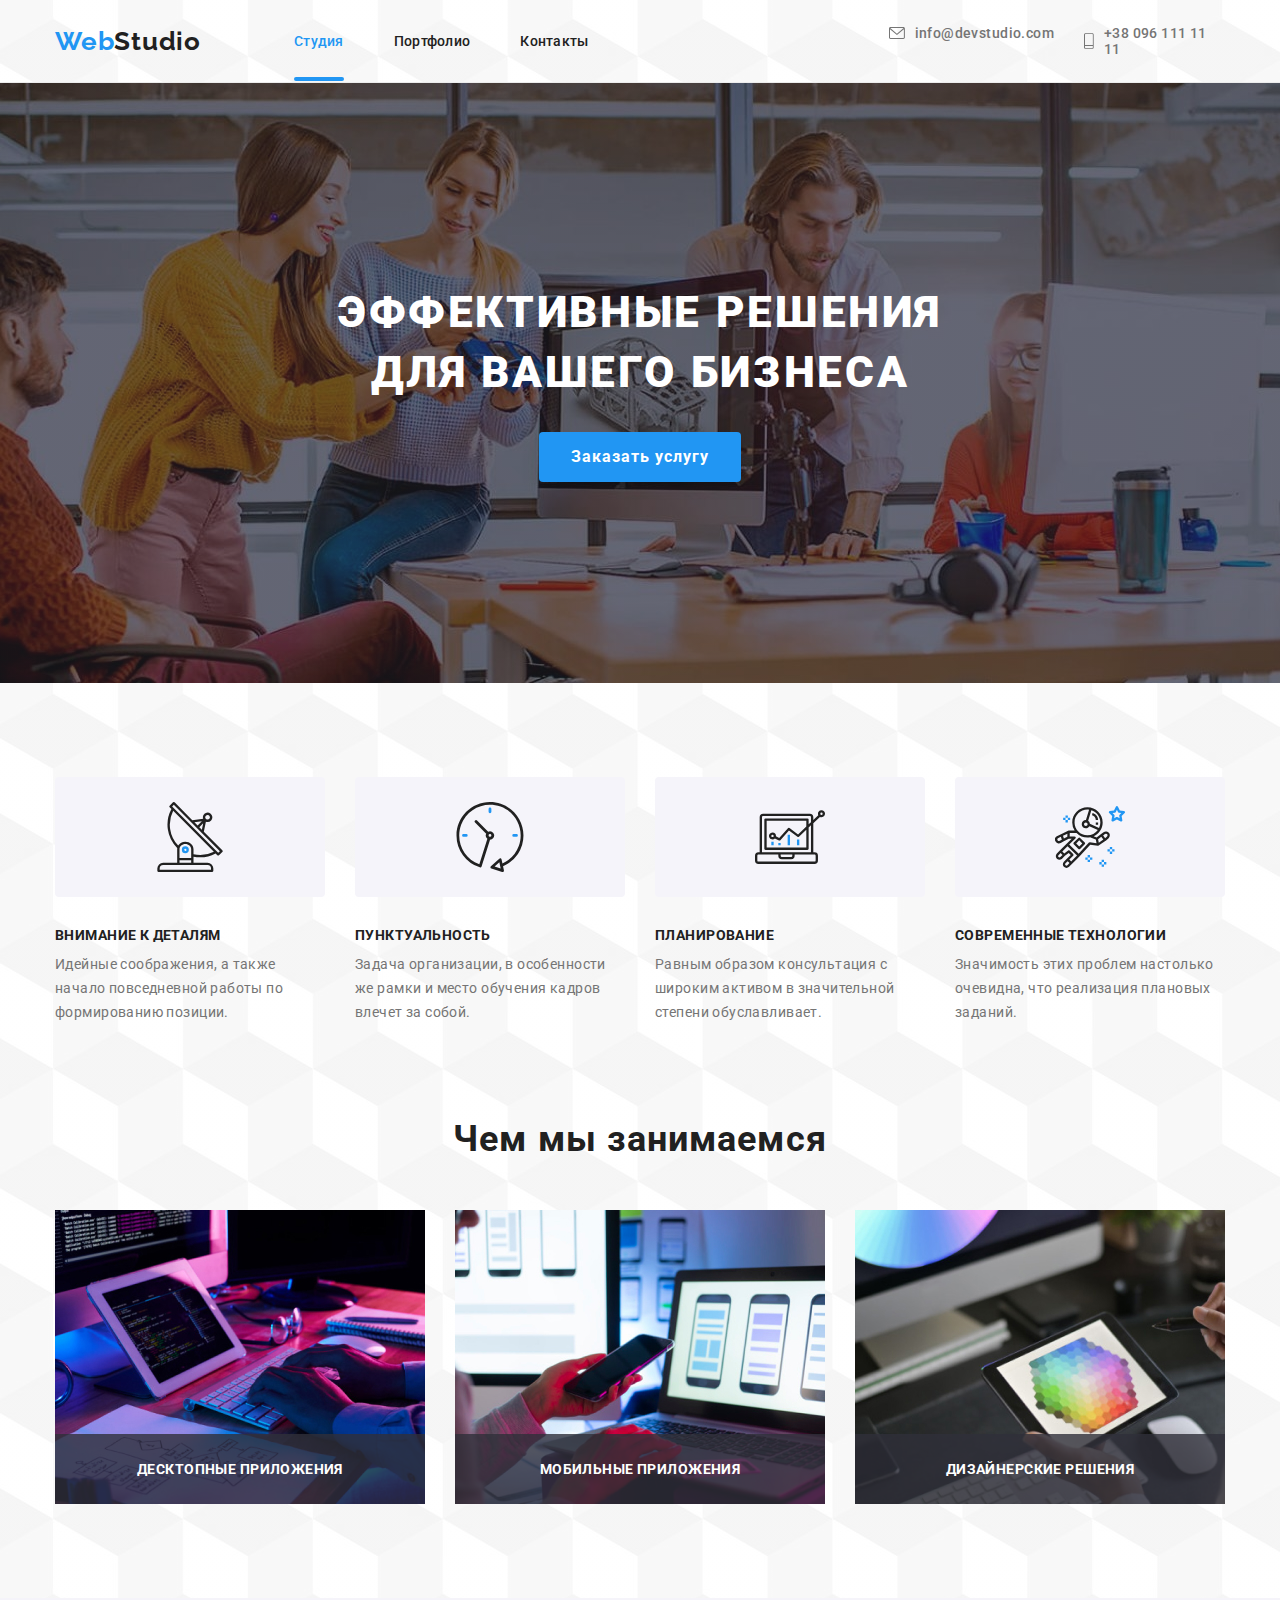
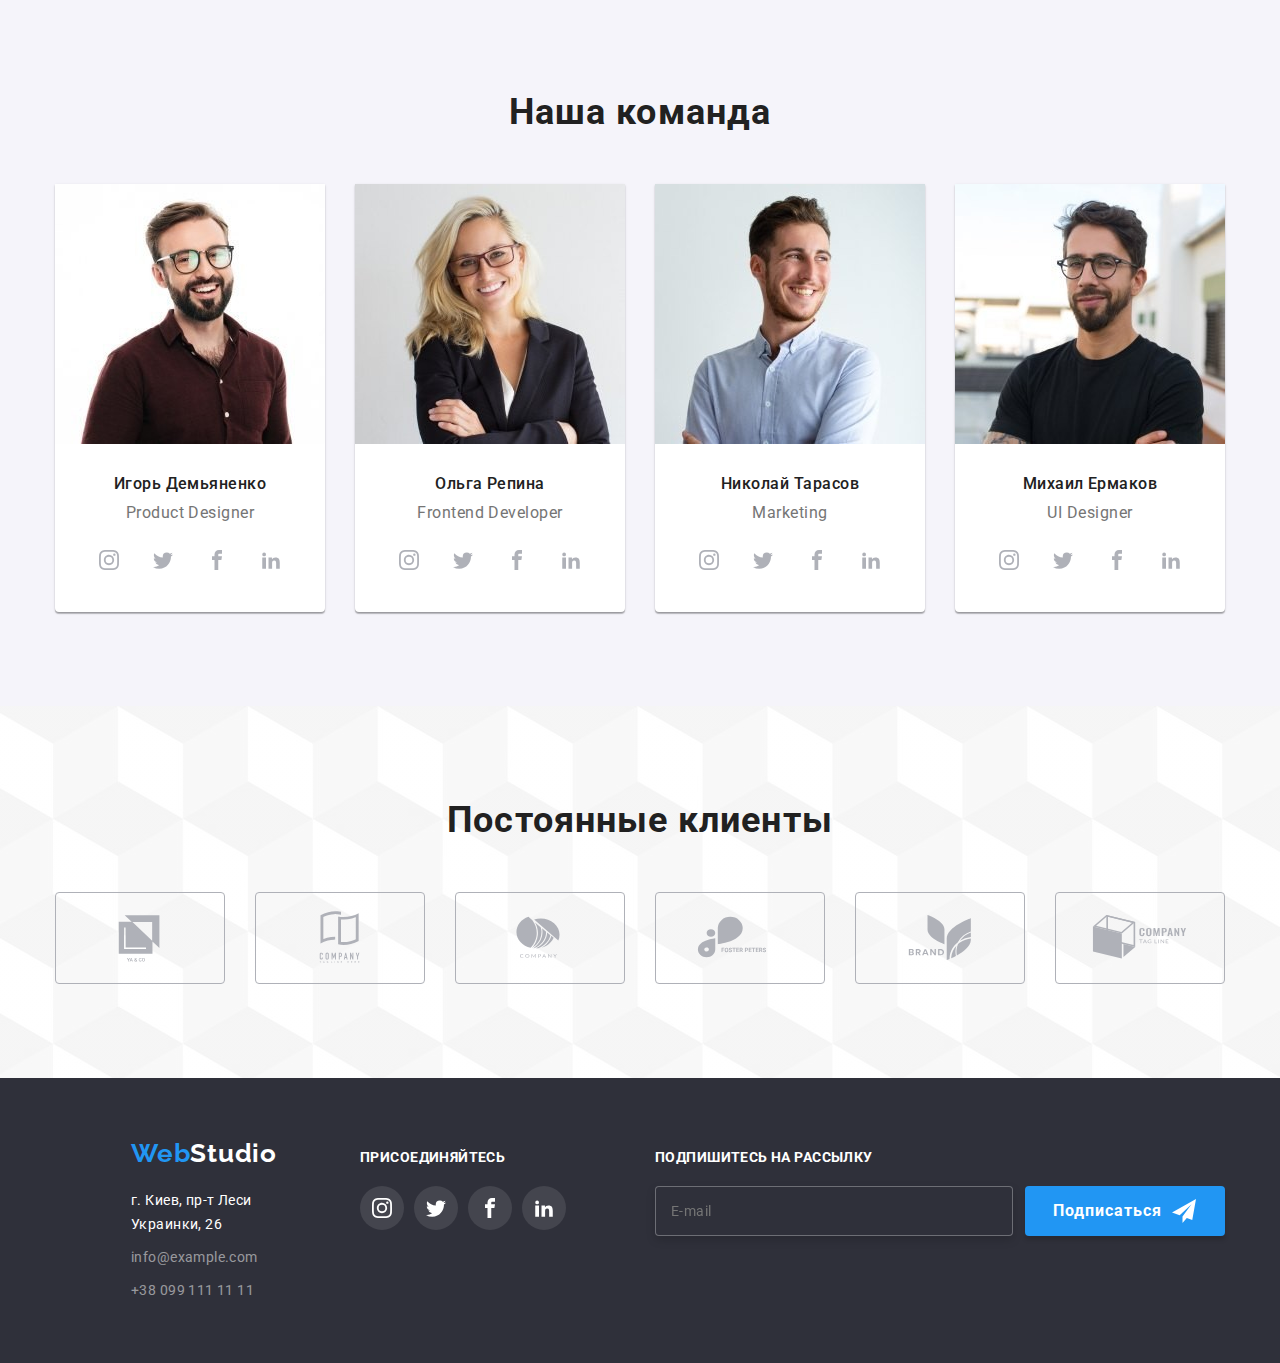
==== commit 309bcac1: "2" ====
--- a/index.html
+++ b/index.html
@@ -18,7 +18,7 @@
     <link rel="stylesheet" href="./css/main.min.css" />
   </head>
 
-  <body>
+  <body class="bg-img">
     <!-- Логотип -->
     <header class="header">
       <div class="container nav">
@@ -602,7 +602,7 @@
            <div class="modal-form-fild">
              <label for="text" class="modal-field-name">Имя</label>
               <div class="input-wrap">
-                <input required type="text" class="modal-field-input" id="user-name" name="Имя">   
+                <input required type="text" class="modal-field-input form-input" id="user-name" name="Имя" placeholder="Петр Иванов" minlength="5" maxlength="20" required >   
                  <svg class="form-icon" width="12" height="12">
                    <use href="./images/symbol-defs.svg#icon-man"></use>
                  </svg>
@@ -611,7 +611,7 @@
            <div class="modal-form-fild">
               <label for="tel" class="modal-field-name">Телефон</label>
               <div class="input-wrap">
-                <input required type="tel" class="modal-field-input" id="user-telefon" name="Телефон">
+                <input required type="tel" class="modal-field-input form-input form-input" id="user-telefon" name="Телефон"placeholder="+380 50 430 20 20" required maxlength="15">
                   <svg class="form-icon" width="12" height="12">
                     <use href="./images/symbol-defs.svg#icon-fone"></use>
                   </svg>
@@ -620,7 +620,7 @@
            <div class="modal-form-fild">
              <label for="email" class="modal-field-name">Почта</label>
              <div class="input-wrap">
-               <input required type="email" class="modal-field-input" id="user-email"name="email">
+               <input required type="email" class="modal-field-input" id="user-email"name="email" placeholder="mail@mail.com" required>
                  <svg class="form-icon" width="15" height="12">
                    <use href="./images/symbol-defs.svg#icon-mail-to"></use>
                  </svg>
@@ -689,6 +689,5 @@
 
    <script src="./js/modal.js"></script>
    <script src="./js/mobile-modal.js"></script>
-   <script src="./js/mobile-menu.js"></script>
   </body>
 </html>
--- a/css/main.min.css
+++ b/css/main.min.css
@@ -1 +1 @@
-*,*::before,*::after{-webkit-box-sizing:border-box;box-sizing:border-box}:root{--card-team-gap: 30px;--card-projects-gap: 30px;--main-brand-color: #2196f3;--sekond-brand-color: #212121;--main-body-color: #ffffff;--buttom-second-color: #188ce8;--text-main-color: #2f303a;--text-sekond-color: #757575;--background-second-color: #f5f4fa;--background: #e5e5e5;--icons-first-color: #afb1b8;--e-adress-color: rgba(225, 225, 225, 0.6)}body{font-family:Roboto,sans-serif;color:var(--sekond-brand-color);background-color:var(--main-body-color);font-size:14px;letter-spacing:.03em}.list{list-style:none;margin:0;padding-left:0px}.link{text-decoration:none;padding:0px}h1,h2,h3,h4,h5,p{margin:0}ul,ol{margin:0;padding-left:0}img{display:block;max-width:100%;height:auto}a{text-decoration:none}.visually-hidden{position:absolute;width:1px;height:1px;margin:-1px;border:0;padding:0;white-space:nowrap;-webkit-clip-path:inset(100%);clip-path:inset(100%);clip:rect(0 0 0 0);overflow:hidden}.container{width:100%;margin-left:auto;margin-right:auto;padding:0 15px}@media screen and (max-width: 479px){.container{max-width:100%;margin-left:auto;margin-right:auto}}@media screen and (min-width: 480px){.container{max-width:480px}}@media screen and (min-width: 768px){.container{max-width:768px}}@media screen and (min-width: 1200px){.container{max-width:1200px}}.section{margin:0 auto}@media screen and (max-width: 1199px){.section{padding-top:60px;padding-bottom:60px}}@media screen and (min-width: 1200px){.section{padding-top:94px;padding-bottom:94px}}.header{padding-top:25px;padding-bottom:24px;border-bottom:1px solid #ececec}@media screen and (max-width: 767px){.header{display:none}}@media screen and (min-width: 768px){.header{padding-top:21px;padding-bottom:21px}}@media screen and (min-width: 1200px){.header{padding-top:25px;padding-bottom:24px}}.mobail-header{display:-webkit-box;display:-ms-flexbox;display:flex;-webkit-box-align:center;-ms-flex-align:center;align-items:center;-webkit-box-pack:justify;-ms-flex-pack:justify;justify-content:space-between;border-bottom:1px solid #ececec;background-color:var(--main-body-color)}@media screen and (min-width: 767px){.mobail-header{display:none;max-width:100%}}.mobail-logo{display:-webkit-box;display:-ms-flexbox;display:flex;padding:16px 0;font-family:"Raleway";font-style:normal;font-weight:700;font-size:24px;line-height:1.17;letter-spacing:.03em;color:var(--main-brand-color);cursor:pointer}.mobile-menu-btn{margin-right:0px;background-color:rgba(0,0,0,0);border:none;width:40px;height:40px;display:-webkit-box;display:-ms-flexbox;display:flex;-webkit-box-align:center;-ms-flex-align:center;align-items:center;-webkit-box-pack:center;-ms-flex-pack:center;justify-content:center;cursor:pointer;margin-left:auto;z-index:0;-webkit-transform:fill;transform:fill;-webkit-transition:-webkit-transform 250ms cubic-bezier(0.4, 0, 0.2, 1);transition:-webkit-transform 250ms cubic-bezier(0.4, 0, 0.2, 1);transition:transform 250ms cubic-bezier(0.4, 0, 0.2, 1);transition:transform 250ms cubic-bezier(0.4, 0, 0.2, 1), -webkit-transform 250ms cubic-bezier(0.4, 0, 0.2, 1)}@media screen and (min-width: 768px){.mobile-menu-btn{display:none}}.mobile-menu-open{-webkit-transform:fill;transform:fill;-webkit-transition:-webkit-transform 250ms cubic-bezier(0.4, 0, 0.2, 1);transition:-webkit-transform 250ms cubic-bezier(0.4, 0, 0.2, 1);transition:transform 250ms cubic-bezier(0.4, 0, 0.2, 1);transition:transform 250ms cubic-bezier(0.4, 0, 0.2, 1), -webkit-transform 250ms cubic-bezier(0.4, 0, 0.2, 1);fill:var(--sekond-brand-color)}.mobile-menu-open:hover,.mobile-menu-open:focus{fill:var(--main-brand-color)}.logo{display:block;font-family:"Raleway";text-decoration:none;font-weight:700;font-size:26px;line-height:1.19;letter-spacing:.03em;color:var(--main-brand-color)}@media screen and (max-width: 1199px){.logo{display:-webkit-box;display:-ms-flexbox;display:flex;-webkit-box-pack:center;-ms-flex-pack:center;justify-content:center}}.logo--bottom{margin-bottom:20px}.logo__footer-color{color:var(--main-body-color)}@media screen and (min-width: 768px){.logo--right{margin-right:86px}}@media screen and (min-width: 1200px){.logo--right{margin-right:93px}}.logo__header-color{color:var(--sekond-brand-color)}.nav{display:-webkit-box;display:-ms-flexbox;display:flex;-webkit-box-align:center;-ms-flex-align:center;align-items:center}.nav__item{margin-right:50px}.nav__item:last-child{margin-right:0px}.nav__info{position:relative;font-weight:500;line-height:1.14;letter-spacing:.02em;color:var(--sekond-brand-color);-webkit-transition-property:color;transition-property:color;-webkit-transition-duration:250ms;transition-duration:250ms;-webkit-transition-timing-function:cubic-bezier(0.4, 0, 0.2, 1);transition-timing-function:cubic-bezier(0.4, 0, 0.2, 1)}.nav__info:hover,.nav__info:focus{color:var(--main-brand-color)}.active::after{content:"";position:absolute;left:0;bottom:-32px;width:100%;height:4px;border-radius:2px;background-color:var(--main-brand-color)}.active{color:var(--main-brand-color)}.heder-contacts{display:-webkit-box;display:-ms-flexbox;display:flex}@media screen and (min-width: 768px){.heder-contacts{-ms-flex-wrap:wrap;flex-wrap:wrap;margin-left:74px}}@media screen and (min-width: 1200px){.heder-contacts{-ms-flex-wrap:nowrap;flex-wrap:nowrap;margin-left:300px}}.heder-contacts__mail,.heder-contacts__tel{display:-webkit-box;display:-ms-flexbox;display:flex;-webkit-box-align:center;-ms-flex-align:center;align-items:center;font-family:"Roboto";font-style:normal;font-weight:500;letter-spacing:.02em;color:var(--text-sekond-color);-webkit-transition-property:color;transition-property:color;-webkit-transition-duration:250ms;transition-duration:250ms;-webkit-transition-timing-function:cubic-bezier(0.4, 0, 0.2, 1);transition-timing-function:cubic-bezier(0.4, 0, 0.2, 1)}@media screen and (min-width: 768px){.heder-contacts__mail,.heder-contacts__tel{font-size:12px;line-height:1.17;letter-spacing:.02em}}@media screen and (min-width: 1200px){.heder-contacts__mail,.heder-contacts__tel{font-size:14px;line-height:1.17;letter-spacing:.03em}}.heder-contacts__mail:hover,.heder-contacts__mail:hover,.heder-contacts__tel:hover,.heder-contacts__tel:hover{color:var(--main-brand-color)}@media screen and (min-width: 768px){.heder-contacts__mail{padding-bottom:9px}}@media screen and (min-width: 1200px){.heder-contacts__link+.heder-contacts__link{margin-left:30px}}.heder-contacts__icon{fill:currentColor}@media screen and (min-width: 768px){.heder-contacts__icon{margin-right:8px}}@media screen and (min-width: 1200px){.heder-contacts__icon{margin-right:10px}}.heder-contacts__icon:hover{fill:currentColor}@media screen and (min-width: 768px){.heder-contacts__icon--smal-tel{width:10px;height:14px}}@media screen and (min-width: 1200px){.heder-contacts__icon--smal-tel{width:10px;height:16px}}@media screen and (min-width: 768px){.heder-contacts__icon--smal-mail{width:12px;height:10px}}@media screen and (min-width: 1200px){.heder-contacts__icon--smal-mail{width:16px;height:12px}}.market{background-color:var(--text-main-color)}@media screen and (max-width: 1199px){.market{padding-top:118px;padding-bottom:118px}}@media screen and (min-width: 1200px){.market{padding-top:200px;padding-bottom:200px}}.wrapper{margin-left:auto;margin-right:auto;background-repeat:no-repeat;background-position:center;background-size:cover;background-image:-webkit-gradient(linear, left top, right top, from(rgba(47, 48, 58, 0.4)), to(rgba(47, 48, 58, 0.4)));background-image:linear-gradient(to right, rgba(47, 48, 58, 0.4), rgba(47, 48, 58, 0.4))}@media screen and (max-width: 479px){.wrapper{max-width:479px;max-height:400px;background-image:url(../img-new/header/header-480.jpg),-webkit-gradient(linear, left top, right top, from(rgba(47, 48, 58, 0.4)), to(rgba(47, 48, 58, 0.4)));background-image:url(../img-new/header/header-480.jpg),linear-gradient(to right, rgba(47, 48, 58, 0.4), rgba(47, 48, 58, 0.4))}}@media screen and (max-width: 479px)and (min-device-pixel-ratio: 2),screen and (max-width: 479px)and (-webkit-min-device-pixel-ratio: 2),screen and (max-width: 479px)and (min-resolution: 192dpi),screen and (max-width: 479px)and (min-resolution: 2dppx){.wrapper{background-image:url(../img-new/header/header-480-@2x.jpg),-webkit-gradient(linear, left top, right top, from(rgba(47, 48, 58, 0.4)), to(rgba(47, 48, 58, 0.4)));background-image:url(../img-new/header/header-480-@2x.jpg),linear-gradient(to right, rgba(47, 48, 58, 0.4), rgba(47, 48, 58, 0.4))}}@media screen and (min-width: 480px){.wrapper{max-width:480px;height:400px;background-image:url(../img-new/header/header-480.jpg),-webkit-gradient(linear, left top, right top, from(rgba(47, 48, 58, 0.4)), to(rgba(47, 48, 58, 0.4)));background-image:url(../img-new/header/header-480.jpg),linear-gradient(to right, rgba(47, 48, 58, 0.4), rgba(47, 48, 58, 0.4))}}@media screen and (min-width: 480px)and (min-device-pixel-ratio: 2),screen and (min-width: 480px)and (-webkit-min-device-pixel-ratio: 2),screen and (min-width: 480px)and (min-resolution: 192dpi),screen and (min-width: 480px)and (min-resolution: 2dppx){.wrapper{background-image:url(../img-new/header/header-480-@2x.jpg),-webkit-gradient(linear, left top, right top, from(rgba(47, 48, 58, 0.4)), to(rgba(47, 48, 58, 0.4)));background-image:url(../img-new/header/header-480-@2x.jpg),linear-gradient(to right, rgba(47, 48, 58, 0.4), rgba(47, 48, 58, 0.4))}}@media screen and (min-width: 768px){.wrapper{max-width:768px;height:400px;background-image:url(../img-new/header/header-768.jpg),-webkit-gradient(linear, left top, right top, from(rgba(47, 48, 58, 0.4)), to(rgba(47, 48, 58, 0.4)));background-image:url(../img-new/header/header-768.jpg),linear-gradient(to right, rgba(47, 48, 58, 0.4), rgba(47, 48, 58, 0.4))}}@media screen and (min-width: 768px)and (min-device-pixel-ratio: 2),screen and (min-width: 768px)and (-webkit-min-device-pixel-ratio: 2),screen and (min-width: 768px)and (min-resolution: 192dpi),screen and (min-width: 768px)and (min-resolution: 2dppx){.wrapper{background-image:url(../img-new/header/header-768-@2x.jpg),-webkit-gradient(linear, left top, right top, from(rgba(47, 48, 58, 0.4)), to(rgba(47, 48, 58, 0.4)));background-image:url(../img-new/header/header-768-@2x.jpg),linear-gradient(to right, rgba(47, 48, 58, 0.4), rgba(47, 48, 58, 0.4))}}@media screen and (min-width: 1200px){.wrapper{max-width:1600px;height:600px;background-image:url(../img-new/header/header-1200.jpg),-webkit-gradient(linear, left top, right top, from(rgba(47, 48, 58, 0.4)), to(rgba(47, 48, 58, 0.4)));background-image:url(../img-new/header/header-1200.jpg),linear-gradient(to right, rgba(47, 48, 58, 0.4), rgba(47, 48, 58, 0.4))}}@media screen and (min-width: 1200px)and (min-device-pixel-ratio: 2),screen and (min-width: 1200px)and (-webkit-min-device-pixel-ratio: 2),screen and (min-width: 1200px)and (min-resolution: 192dpi),screen and (min-width: 1200px)and (min-resolution: 2dppx){.wrapper{background-image:url(../img-new/header/header-1200-@2x.jpg),-webkit-gradient(linear, left top, right top, from(rgba(47, 48, 58, 0.4)), to(rgba(47, 48, 58, 0.4)));background-image:url(../img-new/header/header-1200-@2x.jpg),linear-gradient(to right, rgba(47, 48, 58, 0.4), rgba(47, 48, 58, 0.4))}}.solution{margin:0px auto;font-family:"Roboto";font-style:normal;font-weight:900;text-transform:uppercase;text-align:center;letter-spacing:.06em;color:var(--main-body-color)}@media screen and (max-width: 1199px){.solution{width:360px;font-size:26px;line-height:1.62}}@media screen and (min-width: 1200px){.solution{width:696px;font-size:44px;line-height:1.36}}@media screen and (max-width: 479px){.solution{width:300px;font-size:22px;line-height:1.18}}.order{display:block;margin:0 auto;padding:10px 32px 10px 32px;margin-top:30px;background:var(--main-brand-color);-webkit-box-shadow:0px 4px 4px rgba(0,0,0,.15);box-shadow:0px 4px 4px rgba(0,0,0,.15);border:0;border-radius:4px;font-family:"Roboto";font-weight:700;font-size:16px;line-height:1.88;text-align:center;letter-spacing:.06em;color:var(--main-body-color);cursor:pointer}.order:hover{background-color:var(--buttom-second-color)}.order:focus{cursor:progress}.feature{display:-webkit-box;display:-ms-flexbox;display:flex;-webkit-box-pack:center;-ms-flex-pack:center;justify-content:center;-webkit-box-align:center;-ms-flex-align:center;align-items:center;width:100%;height:120px;background-color:var(--background-second-color);border-radius:4px}.feature--bottom{margin-bottom:30px}.fors{display:-webkit-box;display:-ms-flexbox;display:flex;-webkit-box-pack:center;-ms-flex-pack:center;justify-content:center;-ms-flex-wrap:wrap;flex-wrap:wrap;gap:30px}@media screen and (min-width: 480px){.fors__list{max-width:450px}}@media screen and (min-width: 768px){.fors__list{max-width:354px}}@media screen and (min-width: 1200px){.fors__list{max-width:270px}}.fors__skils{font-family:"Roboto";font-size:14px;font-weight:700;letter-spacing:.03em;text-transform:uppercase;color:var(--sekond-brand-color)}@media screen and (max-width: 767px){.fors__skils{text-align:center}}.fors__skils--bottom{margin:0 0 10px 0}.fors__deskr{font-family:"Roboto";font-style:normal;font-weight:400;line-height:1.71;letter-spacing:.03em;color:var(--text-sekond-color);margin:0}.work{padding-top:0px}@media screen and (max-width: 1199px){.work{display:none}}.picture{display:-webkit-box;display:-ms-flexbox;display:flex;-webkit-box-pack:center;-ms-flex-pack:center;justify-content:center;-ms-flex-wrap:wrap;flex-wrap:wrap;gap:30px}.picture__box{position:relative}.picture__text{display:-webkit-box;display:-ms-flexbox;display:flex;-webkit-box-pack:center;-ms-flex-pack:center;justify-content:center;-webkit-box-align:center;-ms-flex-align:center;align-items:center;position:absolute;width:100%;height:70px;bottom:0;font-weight:700;text-transform:uppercase;color:var(--main-body-color);background:rgba(47,48,58,.8)}.mishion{font-family:"Roboto";font-weight:700;letter-spacing:.03em;text-align:center;color:var(--sekond-brand-color)}@media screen and (min-width: 1200px){.mishion{font-size:36px;line-height:1.16}}@media screen and (max-width: 1199px){.mishion{font-size:28px;line-height:1.18}}@media screen and (min-width: 1200px){.mishion--bottom{margin-bottom:50px}}@media screen and (max-width: 1199px){.mishion--bottom{margin-bottom:30px}}.team{margin-left:auto;margin-right:auto;background-color:var(--background-second-color)}.team-box{display:-webkit-box;display:-ms-flexbox;display:flex;-webkit-box-pack:center;-ms-flex-pack:center;justify-content:center;-ms-flex-wrap:wrap;flex-wrap:wrap;gap:30px}.team-box__unit{background:var(--main-body-color);-webkit-box-shadow:0px 1px 3px rgba(0,0,0,.12),0px 1px 1px rgba(0,0,0,.14),0px 2px 1px rgba(0,0,0,.2);box-shadow:0px 1px 3px rgba(0,0,0,.12),0px 1px 1px rgba(0,0,0,.14),0px 2px 1px rgba(0,0,0,.2);border-radius:0px 0px 4px 4px}@media screen and (min-width: 480px){.team-box__img{width:450px;height:460px}}@media screen and (min-width: 768px){.team-box__img{width:354px;height:374px}}@media screen and (min-width: 1200px){.team-box__img{width:270px;height:260px}}@media screen and (max-width: 479px){.team-box__img{width:100%;height:100%}}.personal{padding:30px 0}.personal__soname{text-align:center;font-family:"Roboto";font-weight:500;font-size:16px;line-height:1.19;letter-spacing:.03em;color:var(--sekond-brand-color)}.personal__job{text-align:center;font-family:"Roboto";font-weight:400;font-size:16px;line-height:1.19;letter-spacing:.03em;color:var(--text-sekond-color)}.personal__job--top{margin-top:10px}.soshial{display:-webkit-box;display:-ms-flexbox;display:flex;-webkit-box-align:center;-ms-flex-align:center;align-items:center;-webkit-box-pack:center;-ms-flex-pack:center;justify-content:center}.soshial--top{margin-top:16px}.soshial__list{margin-right:10px}.soshial__list:last-child{margin-right:0px}.soshial__links{display:-webkit-box;display:-ms-flexbox;display:flex;-webkit-box-align:center;-ms-flex-align:center;align-items:center;-webkit-box-pack:center;-ms-flex-pack:center;justify-content:center;width:44px;height:44px;border-radius:50%;color:var(--icons-first-color);-webkit-transition-property:background-color,color;transition-property:background-color,color;-webkit-transition-duration:250ms;transition-duration:250ms;-webkit-transition-timing-function:cubic-bezier(0.4, 0, 0.2, 1);transition-timing-function:cubic-bezier(0.4, 0, 0.2, 1)}.soshial__links:hover,.soshial__links:focus{background-color:var(--buttom-second-color);color:var(--main-body-color)}.soshial__icons{fill:currentColor}.soshial__icons:hover,.soshial__icons:focus{fill:currentColor}.klients{display:-webkit-box;display:-ms-flexbox;display:flex;-webkit-box-pack:center;-ms-flex-pack:center;justify-content:center;margin-left:auto;margin-right:auto;-ms-flex-wrap:wrap;flex-wrap:wrap;gap:30px}.klients__link{display:-webkit-box;display:-ms-flexbox;display:flex;-webkit-box-pack:center;-ms-flex-pack:center;justify-content:center;-webkit-box-align:center;-ms-flex-align:center;align-items:center;width:170px;height:92px;color:var(--icons-first-color);border:1px solid var(--icons-first-color);border-radius:4px;-webkit-transition-property:border-color,color;transition-property:border-color,color;-webkit-transition-duration:250ms;transition-duration:250ms;-webkit-transition-timing-function:cubic-bezier(0.4, 0, 0.2, 1);transition-timing-function:cubic-bezier(0.4, 0, 0.2, 1)}.klients__link:hover,.klients__link:focus{color:var(--main-brand-color);border-color:var(--main-brand-color)}.klients__icon{fill:currentColor}.grafit{background-color:var(--text-main-color);padding:60px 0}.flex{display:-webkit-box;display:-ms-flexbox;display:flex}@media screen and (max-width: 767px){.flex{margin:auto;-webkit-box-pack:center;-ms-flex-pack:center;justify-content:center;-webkit-box-orient:vertical;-webkit-box-direction:normal;-ms-flex-direction:column;flex-direction:column;-webkit-box-align:center;-ms-flex-align:center;align-items:center}}@media screen and (min-width: 768px){.flex{-ms-flex-wrap:wrap;flex-wrap:wrap;-webkit-box-pack:justify;-ms-flex-pack:justify;justify-content:space-between;-webkit-box-align:baseline;-ms-flex-align:baseline;align-items:baseline}}@media screen and (min-width: 1200px){.flex{-ms-flex-wrap:nowrap;flex-wrap:nowrap;-webkit-box-align:baseline;-ms-flex-align:baseline;align-items:baseline;-webkit-box-pack:start;-ms-flex-pack:start;justify-content:flex-start}}.footer__contacts--right{display:block}@media screen and (min-width: 768px){.footer__contacts--right{margin-left:76px}}@media screen and (min-width: 1200px){.footer__contacts--right{margin-right:70px}}.footer__contacts-block{display:-webkit-box;display:-ms-flexbox;display:flex;-webkit-box-orient:vertical;-webkit-box-direction:normal;-ms-flex-direction:column;flex-direction:column;-ms-flex-wrap:wrap;flex-wrap:wrap;gap:9px}@media screen and (max-width: 760px){.footer__contacts-block{margin-bottom:60px}}@media screen and (max-width: 1199px){.footer__contacts-list{margin-right:auto;margin-left:auto}}.footer__contacts-list:last-child{margin-bottom:0}.footer__contacts-adress{font-style:normal;line-height:1.71;letter-spacing:.03em;color:var(--main-body-color);-webkit-transition-property:color;transition-property:color;-webkit-transition-duration:250ms;transition-duration:250ms;-webkit-transition-timing-function:cubic-bezier(0.4, 0, 0.2, 1);transition-timing-function:cubic-bezier(0.4, 0, 0.2, 1)}.footer__contacts-link{color:var(--e-adress-color);font-style:normal;line-height:1.71;letter-spacing:.03em;-webkit-transition-property:color;transition-property:color;-webkit-transition-duration:250ms;transition-duration:250ms;-webkit-transition-timing-function:cubic-bezier(0.4, 0, 0.2, 1);transition-timing-function:cubic-bezier(0.4, 0, 0.2, 1)}.footer__contacts-adress:hover,.footer__contacts-link:hover,.footer__contacts-link:focus,.footer__contacts-adress:focus{color:var(--main-brand-color)}@media screen and (min-width: 768px){.footer-soclink{margin-right:89px}}@media screen and (max-width: 1199px){.footer-soclink{display:-webkit-box;display:-ms-flexbox;display:flex;-webkit-box-orient:vertical;-webkit-box-direction:normal;-ms-flex-direction:column;flex-direction:column;-webkit-box-align:center;-ms-flex-align:center;align-items:center;-webkit-box-pack:center;-ms-flex-pack:center;justify-content:center}}.footer-title{margin-bottom:20px;font-family:"Roboto";font-style:normal;font-weight:700;font-size:14px;line-height:1.14;letter-spacing:.03em;text-transform:uppercase;color:var(--main-body-color);text-align:center;font-family:"Roboto";font-style:normal;font-weight:700;font-size:14px;line-height:1.14;letter-spacing:.03em;text-transform:uppercase;color:var(--main-body-color)}@media screen and (max-width: 1199px){.footer-title{text-align:center}}.footer-soc-link{display:-webkit-box;display:-ms-flexbox;display:flex;width:44px;height:44px;-webkit-box-pack:center;-ms-flex-pack:center;justify-content:center;-webkit-box-align:center;-ms-flex-align:center;align-items:center;border-radius:50%;color:var(--main-body-color);background:rgba(255,255,255,.1);-webkit-transition-property:background-color;transition-property:background-color;-webkit-transition-duration:250ms;transition-duration:250ms;-webkit-transition-timing-function:cubic-bezier(0.4, 0, 0.2, 1);transition-timing-function:cubic-bezier(0.4, 0, 0.2, 1)}.footer-soc-link:hover,.footer-soc-link:focus{background-color:var(--main-brand-color)}.footer-soc-list{display:-webkit-box;display:-ms-flexbox;display:flex;margin-left:auto}.footer-soc-list .footer-soc-item+.footer-soc-item{margin-left:10px}.footer-icon{fill:currentColor}.footer-form{display:inline-block;-webkit-box-pack:end;-ms-flex-pack:end;justify-content:end}@media screen and (min-width: 768px){.footer-form{margin-left:auto;margin-right:auto}}@media screen and (max-width: 1199px){.footer-form{margin-top:60px}}@media screen and (min-width: 1200px){.footer-form{margin-left:auto;margin-right:0px}}.form-field{color:var(--main-body-color);background:var(--text-main-color);-webkit-user-select:none;-moz-user-select:none;-ms-user-select:none;user-select:none}.input{height:50px;width:358px;padding:15px;letter-spacing:.03em;background:var(--text-main-color);color:var(---main-btn-color);border:1px solid rgba(255,255,255,.3);-webkit-filter:drop-shadow(0px 4px 4px rgba(0, 0, 0, 0.15));filter:drop-shadow(0px 4px 4px rgba(0, 0, 0, 0.15));border-radius:4px;-webkit-transition-property:border-color;transition-property:border-color;-webkit-transition-duration:250ms;transition-duration:250ms;-webkit-transition-timing-function:cubic-bezier(0.4, 0, 0.2, 1);transition-timing-function:cubic-bezier(0.4, 0, 0.2, 1)}@media screen and (max-width: 400px){.input{max-width:300px}}.input:hover,.input:focus-within{outline:none;border-color:var(--buttom-second-color)}@media screen and (max-width: 1199px){.btn-send{display:-webkit-box;display:-ms-flexbox;display:flex;-webkit-box-orient:vertical;-webkit-box-direction:normal;-ms-flex-direction:column;flex-direction:column;-webkit-box-pack:center;-ms-flex-pack:center;justify-content:center;-webkit-box-align:center;-ms-flex-align:center;align-items:center}}@media screen and (min-width: 1200px){.btn-send{display:-webkit-box;display:-ms-flexbox;display:flex;-webkit-box-align:end;-ms-flex-align:end;align-items:flex-end}}.button-send{padding:0;width:200px;height:50px;font-weight:700;font-size:16px;line-height:1.88;display:-webkit-box;display:-ms-flexbox;display:flex;-webkit-box-pack:end;-ms-flex-pack:end;justify-content:flex-end;-webkit-box-align:center;-ms-flex-align:center;align-items:center;text-align:center;border:0;border-radius:4px;letter-spacing:.06em;background-color:var(--main-brand-color);color:var(--main-body-color);-webkit-box-shadow:0px 4px 4px rgba(0,0,0,.15);box-shadow:0px 4px 4px rgba(0,0,0,.15);-webkit-transition-property:background-color;transition-property:background-color;-webkit-transition-duration:250ms;transition-duration:250ms;-webkit-transition-timing-function:cubic-bezier(0.4, 0, 0.2, 1);transition-timing-function:cubic-bezier(0.4, 0, 0.2, 1);cursor:pointer}@media screen and (max-width: 1199px){.button-send{margin-top:20px}}@media screen and (min-width: 1200px){.button-send{margin-left:12px}}.button-icon-send{margin-right:29px;margin-left:10px;cursor:pointer}.button-send:hover,.button-send:focus{background-color:var(--buttom-second-color)}.menu{display:-webkit-box;display:-ms-flexbox;display:flex;-ms-flex-wrap:wrap;flex-wrap:wrap;gap:8px}@media screen and (min-width: 480px){.menu{-webkit-box-pack:start;-ms-flex-pack:start;justify-content:flex-start}}@media screen and (min-width: 768px){.menu{-webkit-box-pack:center;-ms-flex-pack:center;justify-content:center}}@media screen and (min-width: 1200px){.menu{-webkit-box-pack:center;-ms-flex-pack:center;justify-content:center}}@media screen and (max-width: 479px){.menu--bottom{margin-bottom:30px}}@media screen and (min-width: 480px){.menu--bottom{margin-bottom:40px}}@media screen and (min-width: 768px){.menu--bottom{margin-bottom:30px}}@media screen and (min-width: 1200px){.menu--bottom{margin-bottom:50px}}.menu__link{padding:6px 22px;border-radius:4px;border:0;font-family:"Roboto";font-style:normal;font-weight:500;font-size:16px;line-height:1.63;letter-spacing:.03em;background-color:var(--background-second-color);-webkit-transition-property:background-color,color,-webkit-box-shadow;transition-property:background-color,color,-webkit-box-shadow;transition-property:background-color,color,box-shadow;transition-property:background-color,color,box-shadow,-webkit-box-shadow;-webkit-transition-duration:250ms;transition-duration:250ms;-webkit-transition-timing-function:cubic-bezier(0.4, 0, 0.2, 1);transition-timing-function:cubic-bezier(0.4, 0, 0.2, 1);cursor:pointer}.menu__link:hover,.menu__link:focus{background:var(--main-brand-color);color:var(--main-body-color);-webkit-box-shadow:0px 3px 1px rgba(0,0,0,.1),0px 1px 2px rgba(0,0,0,.08),0px 2px 2px rgba(0,0,0,.12);box-shadow:0px 3px 1px rgba(0,0,0,.1),0px 1px 2px rgba(0,0,0,.08),0px 2px 2px rgba(0,0,0,.12)}.job-list{position:relative;display:-webkit-box;display:-ms-flexbox;display:flex;-ms-flex-wrap:wrap;flex-wrap:wrap;gap:30px}@media screen and (min-width: 480px){.job-list{-webkit-box-pack:center;-ms-flex-pack:center;justify-content:center}}@media screen and (min-width: 768px){.job-list{-webkit-box-pack:start;-ms-flex-pack:start;justify-content:flex-start;-webkit-box-align:start;-ms-flex-align:start;align-items:flex-start}}.job-project{position:relative;cursor:pointer}.projekt-link{display:block}.projekt-link:hover,.projekt-link:focus{-webkit-box-shadow:0px 1px 1px rgba(0,0,0,.12),0px 4px 4px rgba(0,0,0,.06),1px 4px 6px rgba(0,0,0,.16);box-shadow:0px 1px 1px rgba(0,0,0,.12),0px 4px 4px rgba(0,0,0,.06),1px 4px 6px rgba(0,0,0,.16)}.projekt-link:hover .projekt-text,.projekt-link:focus .projekt-text{-webkit-transform:translateY(0);transform:translateY(0)}.projekt-img{position:relative;overflow:hidden}@media screen and (min-width: 480px){.projekt-img__pic{width:450px;height:294px}}@media screen and (min-width: 768px){.projekt-img__pic{width:354px;height:294px}}@media screen and (min-width: 1200px){.projekt-img__pic{width:370px;height:294px}}@media screen and (max-width: 479px){.projekt-img__pic{width:100%;height:100%}}.projekt-text{position:absolute;top:0;background-color:rgba(33,150,243,.9);padding:63px 24px;z-index:10000;-webkit-transform:translateY(100%);transform:translateY(100%);-webkit-transition:-webkit-transform 250ms cubic-bezier(0.4, 0, 0.2, 1);transition:-webkit-transform 250ms cubic-bezier(0.4, 0, 0.2, 1);transition:transform 250ms cubic-bezier(0.4, 0, 0.2, 1);transition:transform 250ms cubic-bezier(0.4, 0, 0.2, 1), -webkit-transform 250ms cubic-bezier(0.4, 0, 0.2, 1);font-weight:400;font-size:18px;line-height:1.56;letter-spacing:.03em;color:var(--main-body-color)}@media screen and (max-width: 767px){.projekt-text{-webkit-transform:translateY(120%);transform:translateY(120%)}}.job-project-box{padding:20px 24px 20px 24px;border-left:1px solid #eee;border-right:1px solid #eee;border-bottom:1px solid #eee}@media screen and (min-width: 480px){.job-project-box{width:450px}}@media screen and (min-width: 768px){.job-project-box{width:354px}}@media screen and (min-width: 1200px){.job-project-box{width:370px}}@media screen and (min-width: 768px){.job-project-box--height{height:147px}}@media screen and (min-width: 1200px){.job-project-box--height{height:100%}}.job-result{margin-bottom:4px;font-family:"Roboto";font-weight:700;font-size:18px;line-height:2;color:var(--sekond-brand-color);letter-spacing:.06em}.job-title{font-family:"Roboto";font-weight:400;font-size:16px;line-height:1.88;letter-spacing:.03em;color:var(--text-sekond-color)}.backdrop{position:fixed;top:0;left:0;width:100%;height:100%;background-color:rgba(0,0,0,.2);-webkit-transition:opacity 250ms cubic-bezier(0.4, 0, 0.2, 1),visibility 250ms;transition:opacity 250ms cubic-bezier(0.4, 0, 0.2, 1),visibility 250ms}.modal{position:absolute;top:50%;left:50%;-webkit-transform:translate(-50%, -50%);transform:translate(-50%, -50%);background-color:var(--main-body-color);border-radius:4px;-webkit-box-shadow:0px 1px 3px rgba(0,0,0,.12),0px 1px 1px rgba(0,0,0,.14),0px 2px 1px rgba(0,0,0,.1);box-shadow:0px 1px 3px rgba(0,0,0,.12),0px 1px 1px rgba(0,0,0,.14),0px 2px 1px rgba(0,0,0,.1)}@media screen and (max-width: 1199px){.modal{width:450px;height:609px}}@media screen and (max-width: 470px){.modal{max-width:300px;height:609px}}@media screen and (min-width: 1200px){.modal{width:528px;height:581px}}.modal-close-btn{position:absolute;top:8px;right:8px;display:-webkit-box;display:-ms-flexbox;display:flex;-webkit-box-align:center;-ms-flex-align:center;align-items:center;-webkit-box-pack:center;-ms-flex-pack:center;justify-content:center;padding:0;width:30px;height:30px;border-radius:50%;border:1px solid rgba(0,0,0,.1);color:#000;background-color:var(--main-body-color);-webkit-transition-property:fill;transition-property:fill;-webkit-transition-duration:500ms;transition-duration:500ms;-webkit-transition-timing-function:cubic-bezier(0.4, 0, 0.2, 1);transition-timing-function:cubic-bezier(0.4, 0, 0.2, 1)}.modal-close-btn:hover,.modal-close-btn:focus{cursor:pointer;fill:var(--buttom-second-color);-webkit-box-shadow:0px 1px 3px rgba(0,0,0,.12),0px 1px 1px rgba(0,0,0,.14),0px 2px 1px rgba(0,0,0,.2);box-shadow:0px 1px 3px rgba(0,0,0,.12),0px 1px 1px rgba(0,0,0,.14),0px 2px 1px rgba(0,0,0,.2)}.backdrop.is-hidden{opacity:0;pointer-events:none}.modal-form{display:-webkit-box;display:-ms-flexbox;display:flex;-webkit-box-orient:vertical;-webkit-box-direction:normal;-ms-flex-direction:column;flex-direction:column;-webkit-box-align:center;-ms-flex-align:center;align-items:center}.modal-form-deskr{margin:40px auto 12px auto;font-weight:700;font-size:20px;line-height:1.15;text-align:center;letter-spacing:.03em;color:var(--sekond-brand-color)}@media screen and (max-width: 1199px){.modal-form-deskr{width:370px}}@media screen and (max-width: 470px){.modal-form-deskr{max-width:280px}}@media screen and (min-width: 1200px){.modal-form-deskr{width:448px}}.modal-form-fild{position:relative;display:-webkit-box;display:-ms-flexbox;display:flex;-webkit-box-orient:vertical;-webkit-box-direction:normal;-ms-flex-direction:column;flex-direction:column;margin-bottom:10px}@media screen and (max-width: 1199px){.modal-form-fild{width:370px}}@media screen and (max-width: 470px){.modal-form-fild{max-width:280px}}@media screen and (min-width: 1200px){.modal-form-fild{width:448px}}.modal-form-coments{display:-webkit-box;display:-ms-flexbox;display:flex;-webkit-box-orient:vertical;-webkit-box-direction:normal;-ms-flex-direction:column;flex-direction:column;margin-bottom:0px;height:138px}@media screen and (max-width: 1199px){.modal-form-coments{width:370px}}@media screen and (max-width: 470px){.modal-form-coments{max-width:280px}}@media screen and (min-width: 1200px){.modal-form-coments{width:448px}}.modal-field-coments{resize:none;outline:none;height:120px;padding:12px 16px;background:var(--main-body-color);border:1px solid rgba(33,33,33,.2);border-radius:4px;-webkit-box-sizing:border-box;box-sizing:border-box;font-weight:400;font-size:14px;line-height:1.5;color:rgba(117,117,117,.5);-webkit-transition-property:border-color,fill;transition-property:border-color,fill;-webkit-transition-duration:250ms;transition-duration:250ms;-webkit-transition-timing-function:cubic-bezier(0.4, 0, 0.2, 1);transition-timing-function:cubic-bezier(0.4, 0, 0.2, 1)}.modal-field-coments:hover,.modal-field-coments:focus{border-color:var(--main-brand-color)}.modal-field-name{font-weight:400;font-size:12px;line-height:1.17;color:var(--text-sekond-color);margin-bottom:4px}.input-wrap{position:relative}@media screen and (max-width: 1199px){.input-wrap{width:370px}}@media screen and (max-width: 470px){.input-wrap{max-width:280px}}@media screen and (min-width: 1200px){.input-wrap{width:448px}}.modal-field-input{width:100%;margin:0;outline:none;background:var(--main-body-color);border:1px solid rgba(33,33,33,.2);border-radius:4px;height:40px;font-style:normal;font-weight:400;font-size:16px;line-height:1.5;color:var(--text-sekond-color);padding:14px 42px;-webkit-transition-property:border-color,fill;transition-property:border-color,fill;-webkit-transition-duration:250ms;transition-duration:250ms;-webkit-transition-timing-function:cubic-bezier(0.4, 0, 0.2, 1);transition-timing-function:cubic-bezier(0.4, 0, 0.2, 1)}.form-icon{fill:var(--text-main-color);position:absolute;top:14px;left:14px;-webkit-transition-property:fill;transition-property:fill;-webkit-transition-duration:250ms;transition-duration:250ms;-webkit-transition-timing-function:cubic-bezier(0.4, 0, 0.2, 1);transition-timing-function:cubic-bezier(0.4, 0, 0.2, 1)}.modal-field-input:focus-within+.form-icon,.modal-field-input:hover+.form-icon{fill:var(--main-brand-color)}.modal-field-input:hover,.modal-field-input:focus-within{border-color:var(--main-brand-color)}.modal-field-contract{display:-webkit-box;display:-ms-flexbox;display:flex;-webkit-box-align:center;-ms-flex-align:center;align-items:center;margin-top:20px;font-weight:400;color:var(--text-sekond-color)}@media screen and (max-width: 1199px){.modal-field-contract{font-size:12px;line-height:1.17;letter-spacing:.01em}}@media screen and (max-width: 470px){.modal-field-contract{max-width:280px}}@media screen and (min-width: 1200px){.modal-field-contract{font-size:14px;line-height:1.71;letter-spacing:.03em}}.checkbox{width:16px;height:15px;margin-right:7px;cursor:pointer}@media screen and (max-width: 1199px){.checkbox{font-size:12px;line-height:1.71;letter-spacing:.03em}}@media screen and (max-width: 470px){.checkbox{font-size:10px;line-height:1.71;letter-spacing:.03em}}.contract{font-weight:400;font-size:14px;line-height:1.71;letter-spacing:.03em;-webkit-text-decoration-line:underline;text-decoration-line:underline;color:#2196f3;cursor:pointer}@media screen and (max-width: 1199px){.contract{font-size:12px;line-height:1.71;letter-spacing:.03em}}@media screen and (max-width: 470px){.contract{font-size:10px;line-height:1.71;letter-spacing:.03em}}.model-form-button{display:-webkit-box;display:-ms-flexbox;display:flex;-webkit-box-align:center;-ms-flex-align:center;align-items:center;text-align:center;background:var(--main-brand-color);border-radius:4px;padding:10px 55px;font-weight:700;letter-spacing:.06em;font-size:16px;line-height:1.88;color:var(--main-body-color);cursor:pointer;border:0;margin-top:30px;-webkit-transition-property:background-color,-webkit-box-shadow;transition-property:background-color,-webkit-box-shadow;transition-property:background-color,box-shadow;transition-property:background-color,box-shadow,-webkit-box-shadow;-webkit-transition-duration:250ms;transition-duration:250ms;-webkit-transition-timing-function:cubic-bezier(0.4, 0, 0.2, 1);transition-timing-function:cubic-bezier(0.4, 0, 0.2, 1)}.model-form-button:hover,.model-form-button:focus{background-color:var(--buttom-second-color);-webkit-box-shadow:0px 1px 3px rgba(0,0,0,.12),0px 1px 1px rgba(0,0,0,.14),0px 2px 1px rgba(0,0,0,.2);box-shadow:0px 1px 3px rgba(0,0,0,.12),0px 1px 1px rgba(0,0,0,.14),0px 2px 1px rgba(0,0,0,.2)}.mobile-menu{position:fixed;display:-webkit-box;display:-ms-flexbox;display:flex;-webkit-box-orient:vertical;-webkit-box-direction:normal;-ms-flex-direction:column;flex-direction:column;top:0;left:0;-webkit-transform:translateX(100%);transform:translateX(100%);width:100%;height:100%;padding:48px 40px;background-color:var(--main-body-color);z-index:100;-webkit-transition:700ms;transition:700ms;-webkit-transition-timing-function:cubic-bezier(0.4, 0, 0.2, 1);transition-timing-function:cubic-bezier(0.4, 0, 0.2, 1)}.mobile-menu.is-open{-webkit-transform:translateX(0%);transform:translateX(0%)}.modile-close-btn{position:absolute;top:15px;right:21px;display:-webkit-box;display:-ms-flexbox;display:flex;-webkit-box-align:center;-ms-flex-align:center;align-items:center;-webkit-box-pack:center;-ms-flex-pack:center;justify-content:center;padding:0;width:30px;height:30px;border:none;cursor:pointer;background-color:var(--main-body-color);-webkit-transition-property:fill;transition-property:fill;-webkit-transition:500ms;transition:500ms;-webkit-transition-timing-function:cubic-bezier(0.4, 0, 0.2, 1);transition-timing-function:cubic-bezier(0.4, 0, 0.2, 1)}.modile-close-btn:hover,.modile-close-btn:focus{fill:var(--buttom-second-color)}.backdrop.is-hidden{opacity:0;pointer-events:none}.mobile-menu__nav{margin-bottom:auto}.mobile-menu__nav--item:not(:last-child){margin-bottom:32px}.mobile-menu__nav--info{font-family:"Roboto";font-style:normal;font-weight:500;font-size:40px;line-height:47px;text-align:center;letter-spacing:.02em;color:var(--sekond-brand-color)}.carent{color:var(--main-brand-color)}.mobile-menu__contacts{margin-bottom:64px}.mobile-menu__contacts--tel{display:block;margin-bottom:32px;font-family:"Roboto";font-style:normal;font-weight:500;font-size:34px;line-height:1.18;letter-spacing:.02em;color:var(--main-brand-color)}@media screen and (max-width: 479px){.mobile-menu__contacts--tel{font-size:28px}}.mobile-menu__contacts--mail{font-family:"Roboto";font-style:normal;font-weight:500;font-size:24px;line-height:1.17;letter-spacing:.02em;color:var(--text-sekond-color)}.mobile-menu__socials{display:-webkit-box;display:-ms-flexbox;display:flex;-webkit-box-align:center;-ms-flex-align:center;align-items:center;-ms-flex-wrap:wrap;flex-wrap:wrap;gap:10px}.mobile-menu__socials--item:not(:last-child){padding-right:10px;border-right:1px solid rgba(33,33,33,.2)}.mobile-menu__socials--link{font-family:"Roboto";font-style:normal;font-weight:500;font-size:18px;line-height:1.22;letter-spacing:.02em;color:var(--main-brand-color, #2196f3)}/*# sourceMappingURL=main.min.css.map */+*,*::before,*::after{-webkit-box-sizing:border-box;box-sizing:border-box}:root{--card-team-gap: 30px;--card-projects-gap: 30px;--main-brand-color: #2196f3;--sekond-brand-color: #212121;--main-body-color: #ffffff;--buttom-second-color: #188ce8;--text-main-color: #2f303a;--text-sekond-color: #757575;--background-second-color: #f5f4fa;--background: #e5e5e5;--icons-first-color: #afb1b8;--e-adress-color: rgba(225, 225, 225, 0.6)}body{font-family:Roboto,sans-serif;color:var(--sekond-brand-color);background-color:var(--main-body-color);font-size:14px;letter-spacing:.03em}.bg-color{background-image:-webkit-gradient(linear, left top, left bottom, from(rgba(218, 218, 233, 0.9)), to(rgba(214, 215, 230, 0.9))),url(../../img-new/background-img/bg-1.jpg);background-image:linear-gradient(to bottom, rgba(218, 218, 233, 0.9), rgba(214, 215, 230, 0.9)),url(../../img-new/background-img/bg-1.jpg)}.bg-img{background-image:-webkit-gradient(linear, left top, left bottom, from(rgba(255, 255, 255, 0.85)), to(rgba(255, 255, 255, 0.85))),url(../../img-new/background-img/bg-3.jpg);background-image:linear-gradient(to bottom, rgba(255, 255, 255, 0.85), rgba(255, 255, 255, 0.85)),url(../../img-new/background-img/bg-3.jpg)}.list{list-style:none;margin:0;padding-left:0px}.link{text-decoration:none;padding:0px}h1,h2,h3,h4,h5,p{margin:0}ul,ol{margin:0;padding-left:0}img{display:block;max-width:100%;height:auto}a{text-decoration:none}.visually-hidden{position:absolute;width:1px;height:1px;margin:-1px;border:0;padding:0;white-space:nowrap;-webkit-clip-path:inset(100%);clip-path:inset(100%);clip:rect(0 0 0 0);overflow:hidden}.container{width:100%;margin-left:auto;margin-right:auto;padding:0 15px}@media screen and (max-width: 767px){.container{max-width:100%;margin-left:auto;margin-right:auto}}@media screen and (min-width: 768px){.container{max-width:768px}}@media screen and (min-width: 1200px){.container{max-width:1200px}}.section{margin:0 auto}@media screen and (max-width: 1199px){.section{padding-top:60px;padding-bottom:60px}}@media screen and (min-width: 1200px){.section{padding-top:94px;padding-bottom:94px}}.header{padding-top:25px;padding-bottom:24px;border-bottom:1px solid #ececec}@media screen and (max-width: 767px){.header{display:none}}@media screen and (min-width: 768px){.header{padding-top:21px;padding-bottom:21px}}@media screen and (min-width: 1200px){.header{padding-top:25px;padding-bottom:24px}}.mobail-header{display:-webkit-box;display:-ms-flexbox;display:flex;-webkit-box-align:center;-ms-flex-align:center;align-items:center;-webkit-box-pack:justify;-ms-flex-pack:justify;justify-content:space-between;border-bottom:1px solid #ececec;background-color:var(--main-body-color);background-image:-webkit-gradient(linear, left top, right top, from(rgba(9, 9, 182, 0)), to(rgba(214, 215, 230, 0.9)));background-image:linear-gradient(to right, rgba(9, 9, 182, 0), rgba(214, 215, 230, 0.9));background-size:cover}@media screen and (min-width: 767px){.mobail-header{display:none;max-width:100%}}.mobail-logo{display:-webkit-box;display:-ms-flexbox;display:flex;padding:16px 0;font-family:"Raleway";font-style:normal;font-weight:700;font-size:24px;line-height:1.17;letter-spacing:.03em;color:var(--main-brand-color);cursor:pointer}.mobile-menu-btn{margin-right:0px;background-color:rgba(0,0,0,0);border:none;width:40px;height:40px;display:-webkit-box;display:-ms-flexbox;display:flex;-webkit-box-align:center;-ms-flex-align:center;align-items:center;-webkit-box-pack:center;-ms-flex-pack:center;justify-content:center;cursor:pointer;margin-left:auto;z-index:0;-webkit-transform:fill;transform:fill;-webkit-transition:-webkit-transform 250ms cubic-bezier(0.4, 0, 0.2, 1);transition:-webkit-transform 250ms cubic-bezier(0.4, 0, 0.2, 1);transition:transform 250ms cubic-bezier(0.4, 0, 0.2, 1);transition:transform 250ms cubic-bezier(0.4, 0, 0.2, 1), -webkit-transform 250ms cubic-bezier(0.4, 0, 0.2, 1)}@media screen and (min-width: 768px){.mobile-menu-btn{display:none}}.mobile-menu-open{-webkit-transform:fill;transform:fill;-webkit-transition:-webkit-transform 250ms cubic-bezier(0.4, 0, 0.2, 1);transition:-webkit-transform 250ms cubic-bezier(0.4, 0, 0.2, 1);transition:transform 250ms cubic-bezier(0.4, 0, 0.2, 1);transition:transform 250ms cubic-bezier(0.4, 0, 0.2, 1), -webkit-transform 250ms cubic-bezier(0.4, 0, 0.2, 1);fill:var(--sekond-brand-color)}.mobile-menu-open:hover,.mobile-menu-open:focus{fill:var(--main-brand-color)}.logo{display:block;font-family:"Raleway";text-decoration:none;font-weight:700;font-size:26px;line-height:1.19;letter-spacing:.03em;color:var(--main-brand-color)}@media screen and (max-width: 1199px){.logo{display:-webkit-box;display:-ms-flexbox;display:flex;-webkit-box-pack:center;-ms-flex-pack:center;justify-content:center}}.logo--bottom{margin-bottom:20px}.logo__footer-color{color:var(--main-body-color)}@media screen and (min-width: 768px){.logo--right{margin-right:86px}}@media screen and (min-width: 1200px){.logo--right{margin-right:93px}}.logo__header-color{color:var(--sekond-brand-color)}.nav{display:-webkit-box;display:-ms-flexbox;display:flex;-webkit-box-align:center;-ms-flex-align:center;align-items:center}.nav__item{margin-right:50px}.nav__item:last-child{margin-right:0px}.nav__info{position:relative;font-weight:500;line-height:1.14;letter-spacing:.02em;color:var(--sekond-brand-color);-webkit-transition-property:color;transition-property:color;-webkit-transition-duration:250ms;transition-duration:250ms;-webkit-transition-timing-function:cubic-bezier(0.4, 0, 0.2, 1);transition-timing-function:cubic-bezier(0.4, 0, 0.2, 1)}.nav__info:hover,.nav__info:focus{color:var(--main-brand-color)}.active::after{content:"";position:absolute;left:0;bottom:-32px;width:100%;height:4px;border-radius:2px;background-color:var(--main-brand-color)}.active{color:var(--main-brand-color)}.heder-contacts{display:-webkit-box;display:-ms-flexbox;display:flex}@media screen and (min-width: 768px){.heder-contacts{-ms-flex-wrap:wrap;flex-wrap:wrap;margin-left:74px}}@media screen and (min-width: 1200px){.heder-contacts{-ms-flex-wrap:nowrap;flex-wrap:nowrap;margin-left:300px}}.heder-contacts__mail,.heder-contacts__tel{display:-webkit-box;display:-ms-flexbox;display:flex;-webkit-box-align:center;-ms-flex-align:center;align-items:center;font-family:"Roboto";font-style:normal;font-weight:500;letter-spacing:.02em;color:var(--text-sekond-color);-webkit-transition-property:color;transition-property:color;-webkit-transition-duration:250ms;transition-duration:250ms;-webkit-transition-timing-function:cubic-bezier(0.4, 0, 0.2, 1);transition-timing-function:cubic-bezier(0.4, 0, 0.2, 1)}@media screen and (min-width: 768px){.heder-contacts__mail,.heder-contacts__tel{font-size:12px;line-height:1.17;letter-spacing:.02em}}@media screen and (min-width: 1200px){.heder-contacts__mail,.heder-contacts__tel{font-size:14px;line-height:1.17;letter-spacing:.03em}}.heder-contacts__mail:hover,.heder-contacts__mail:hover,.heder-contacts__tel:hover,.heder-contacts__tel:hover{color:var(--main-brand-color)}@media screen and (min-width: 768px){.heder-contacts__mail{padding-bottom:9px}}@media screen and (min-width: 1200px){.heder-contacts__link+.heder-contacts__link{margin-left:30px}}.heder-contacts__icon{fill:currentColor}@media screen and (min-width: 768px){.heder-contacts__icon{margin-right:8px}}@media screen and (min-width: 1200px){.heder-contacts__icon{margin-right:10px}}.heder-contacts__icon:hover{fill:currentColor}@media screen and (min-width: 768px){.heder-contacts__icon--smal-tel{width:10px;height:14px}}@media screen and (min-width: 1200px){.heder-contacts__icon--smal-tel{width:10px;height:16px}}@media screen and (min-width: 768px){.heder-contacts__icon--smal-mail{width:12px;height:10px}}@media screen and (min-width: 1200px){.heder-contacts__icon--smal-mail{width:16px;height:12px}}.market{background-color:var(--text-main-color)}@media screen and (max-width: 1199px){.market{padding-top:118px;padding-bottom:118px}}@media screen and (min-width: 1200px){.market{padding-top:200px;padding-bottom:200px}}.wrapper{margin-left:auto;margin-right:auto;background-repeat:no-repeat;background-position:center;background-size:cover;background-image:-webkit-gradient(linear, left top, right top, from(rgba(47, 48, 58, 0.4)), to(rgba(47, 48, 58, 0.4)));background-image:linear-gradient(to right, rgba(47, 48, 58, 0.4), rgba(47, 48, 58, 0.4))}@media screen and (max-width: 479px){.wrapper{max-width:479px;max-height:400px;background-image:-webkit-gradient(linear, left top, right top, from(rgba(47, 48, 58, 0.4)), to(rgba(47, 48, 58, 0.4))),url(../img-new/header/header-480.jpg);background-image:linear-gradient(to right, rgba(47, 48, 58, 0.4), rgba(47, 48, 58, 0.4)),url(../img-new/header/header-480.jpg)}}@media screen and (max-width: 479px)and (min-device-pixel-ratio: 2),screen and (max-width: 479px)and (-webkit-min-device-pixel-ratio: 2),screen and (max-width: 479px)and (min-resolution: 192dpi),screen and (max-width: 479px)and (min-resolution: 2dppx){.wrapper{background-image:-webkit-gradient(linear, left top, right top, from(rgba(47, 48, 58, 0.4)), to(rgba(47, 48, 58, 0.4))),url(../img-new/header/header-480-@2x.jpg);background-image:linear-gradient(to right, rgba(47, 48, 58, 0.4), rgba(47, 48, 58, 0.4)),url(../img-new/header/header-480-@2x.jpg)}}@media screen and (min-width: 480px){.wrapper{max-width:480px;height:400px;background-image:-webkit-gradient(linear, left top, right top, from(rgba(47, 48, 58, 0.4)), to(rgba(47, 48, 58, 0.4))),url(../img-new/header/header-480.jpg);background-image:linear-gradient(to right, rgba(47, 48, 58, 0.4), rgba(47, 48, 58, 0.4)),url(../img-new/header/header-480.jpg)}}@media screen and (min-width: 480px)and (min-device-pixel-ratio: 2),screen and (min-width: 480px)and (-webkit-min-device-pixel-ratio: 2),screen and (min-width: 480px)and (min-resolution: 192dpi),screen and (min-width: 480px)and (min-resolution: 2dppx){.wrapper{background-image:-webkit-gradient(linear, left top, right top, from(rgba(47, 48, 58, 0.4)), to(rgba(47, 48, 58, 0.4))),url(../img-new/header/header-480-@2x.jpg);background-image:linear-gradient(to right, rgba(47, 48, 58, 0.4), rgba(47, 48, 58, 0.4)),url(../img-new/header/header-480-@2x.jpg)}}@media screen and (min-width: 768px){.wrapper{max-width:768px;height:400px;background-image:-webkit-gradient(linear, left top, right top, from(rgba(47, 48, 58, 0.4)), to(rgba(47, 48, 58, 0.4))),url(../img-new/header/header-768.jpg);background-image:linear-gradient(to right, rgba(47, 48, 58, 0.4), rgba(47, 48, 58, 0.4)),url(../img-new/header/header-768.jpg)}}@media screen and (min-width: 768px)and (min-device-pixel-ratio: 2),screen and (min-width: 768px)and (-webkit-min-device-pixel-ratio: 2),screen and (min-width: 768px)and (min-resolution: 192dpi),screen and (min-width: 768px)and (min-resolution: 2dppx){.wrapper{background-image:-webkit-gradient(linear, left top, right top, from(rgba(47, 48, 58, 0.4)), to(rgba(47, 48, 58, 0.4))),url(../img-new/header/header-768-@2x.jpg);background-image:linear-gradient(to right, rgba(47, 48, 58, 0.4), rgba(47, 48, 58, 0.4)),url(../img-new/header/header-768-@2x.jpg)}}@media screen and (min-width: 1200px){.wrapper{max-width:1600px;height:600px;background-image:-webkit-gradient(linear, left top, right top, from(rgba(47, 48, 58, 0.4)), to(rgba(47, 48, 58, 0.4))),url(../img-new/header/header-1200.jpg);background-image:linear-gradient(to right, rgba(47, 48, 58, 0.4), rgba(47, 48, 58, 0.4)),url(../img-new/header/header-1200.jpg)}}@media screen and (min-width: 1200px)and (min-device-pixel-ratio: 2),screen and (min-width: 1200px)and (-webkit-min-device-pixel-ratio: 2),screen and (min-width: 1200px)and (min-resolution: 192dpi),screen and (min-width: 1200px)and (min-resolution: 2dppx){.wrapper{background-image:-webkit-gradient(linear, left top, right top, from(rgba(47, 48, 58, 0.4)), to(rgba(47, 48, 58, 0.4))),url(../img-new/header/header-1200-@2x.jpg);background-image:linear-gradient(to right, rgba(47, 48, 58, 0.4), rgba(47, 48, 58, 0.4)),url(../img-new/header/header-1200-@2x.jpg)}}.solution{margin:0px auto;font-family:"Roboto";font-style:normal;font-weight:900;text-transform:uppercase;text-align:center;letter-spacing:.06em;color:var(--main-body-color)}@media screen and (max-width: 1199px){.solution{width:360px;font-size:26px;line-height:1.62}}@media screen and (min-width: 1200px){.solution{width:696px;font-size:44px;line-height:1.36}}@media screen and (max-width: 479px){.solution{width:300px;font-size:22px;line-height:1.18}}.order{display:block;margin:0 auto;padding:10px 32px 10px 32px;margin-top:30px;background:var(--main-brand-color);-webkit-box-shadow:0px 4px 4px rgba(0,0,0,.15);box-shadow:0px 4px 4px rgba(0,0,0,.15);border:0;border-radius:4px;font-family:"Roboto";font-weight:700;font-size:16px;line-height:1.88;text-align:center;letter-spacing:.06em;color:var(--main-body-color);cursor:pointer}.order:hover{background-color:var(--buttom-second-color)}.order:focus{cursor:progress}.feature{display:-webkit-box;display:-ms-flexbox;display:flex;-webkit-box-pack:center;-ms-flex-pack:center;justify-content:center;-webkit-box-align:center;-ms-flex-align:center;align-items:center;width:100%;height:120px;background-color:var(--background-second-color);border-radius:4px}.feature--bottom{margin-bottom:30px}.fors{display:-webkit-box;display:-ms-flexbox;display:flex;-webkit-box-pack:center;-ms-flex-pack:center;justify-content:center;-ms-flex-wrap:wrap;flex-wrap:wrap;gap:30px}@media screen and (min-width: 480px){.fors__list{max-width:450px}}@media screen and (min-width: 768px){.fors__list{max-width:354px}}@media screen and (min-width: 1200px){.fors__list{max-width:270px}}.fors__skils{font-family:"Roboto";font-size:14px;font-weight:700;letter-spacing:.03em;text-transform:uppercase;color:var(--sekond-brand-color)}@media screen and (max-width: 767px){.fors__skils{text-align:center}}.fors__skils--bottom{margin:0 0 10px 0}.fors__deskr{font-family:"Roboto";font-style:normal;font-weight:400;line-height:1.71;letter-spacing:.03em;color:var(--text-sekond-color);margin:0}.work{padding-top:0px}@media screen and (max-width: 1199px){.work{display:none}}.picture{display:-webkit-box;display:-ms-flexbox;display:flex;-webkit-box-pack:center;-ms-flex-pack:center;justify-content:center;-ms-flex-wrap:wrap;flex-wrap:wrap;gap:30px}.picture__box{position:relative}.picture__text{display:-webkit-box;display:-ms-flexbox;display:flex;-webkit-box-pack:center;-ms-flex-pack:center;justify-content:center;-webkit-box-align:center;-ms-flex-align:center;align-items:center;position:absolute;width:100%;height:70px;bottom:0;font-weight:700;text-transform:uppercase;color:var(--main-body-color);background:rgba(47,48,58,.8)}.mishion{font-family:"Roboto";font-weight:700;letter-spacing:.03em;text-align:center;color:var(--sekond-brand-color)}@media screen and (min-width: 1200px){.mishion{font-size:36px;line-height:1.16}}@media screen and (max-width: 1199px){.mishion{font-size:28px;line-height:1.18}}@media screen and (min-width: 1200px){.mishion--bottom{margin-bottom:50px}}@media screen and (max-width: 1199px){.mishion--bottom{margin-bottom:30px}}.team{margin-left:auto;margin-right:auto;background-color:var(--background-second-color)}.team-box{display:-webkit-box;display:-ms-flexbox;display:flex;-webkit-box-pack:center;-ms-flex-pack:center;justify-content:center;-ms-flex-wrap:wrap;flex-wrap:wrap;gap:30px}.team-box__unit{background:var(--main-body-color);-webkit-box-shadow:0px 1px 3px rgba(0,0,0,.12),0px 1px 1px rgba(0,0,0,.14),0px 2px 1px rgba(0,0,0,.2);box-shadow:0px 1px 3px rgba(0,0,0,.12),0px 1px 1px rgba(0,0,0,.14),0px 2px 1px rgba(0,0,0,.2);border-radius:0px 0px 4px 4px}@media screen and (min-width: 480px){.team-box__img{width:450px;height:460px}}@media screen and (min-width: 768px){.team-box__img{width:354px;height:374px}}@media screen and (min-width: 1200px){.team-box__img{width:270px;height:260px}}@media screen and (max-width: 479px){.team-box__img{width:100%;height:100%}}.personal{padding:30px 0}.personal__soname{text-align:center;font-family:"Roboto";font-weight:500;font-size:16px;line-height:1.19;letter-spacing:.03em;color:var(--sekond-brand-color)}.personal__job{text-align:center;font-family:"Roboto";font-weight:400;font-size:16px;line-height:1.19;letter-spacing:.03em;color:var(--text-sekond-color)}.personal__job--top{margin-top:10px}.soshial{display:-webkit-box;display:-ms-flexbox;display:flex;-webkit-box-align:center;-ms-flex-align:center;align-items:center;-webkit-box-pack:center;-ms-flex-pack:center;justify-content:center}.soshial--top{margin-top:16px}.soshial__list{margin-right:10px}.soshial__list:last-child{margin-right:0px}.soshial__links{display:-webkit-box;display:-ms-flexbox;display:flex;-webkit-box-align:center;-ms-flex-align:center;align-items:center;-webkit-box-pack:center;-ms-flex-pack:center;justify-content:center;width:44px;height:44px;border-radius:50%;color:var(--icons-first-color);-webkit-transition-property:background-color,color;transition-property:background-color,color;-webkit-transition-duration:250ms;transition-duration:250ms;-webkit-transition-timing-function:cubic-bezier(0.4, 0, 0.2, 1);transition-timing-function:cubic-bezier(0.4, 0, 0.2, 1)}.soshial__links:hover,.soshial__links:focus{background-color:var(--buttom-second-color);color:var(--main-body-color)}.soshial__icons{fill:currentColor}.soshial__icons:hover,.soshial__icons:focus{fill:currentColor}.klients{display:-webkit-box;display:-ms-flexbox;display:flex;-webkit-box-pack:center;-ms-flex-pack:center;justify-content:center;margin-left:auto;margin-right:auto;-ms-flex-wrap:wrap;flex-wrap:wrap;gap:30px}.klients__link{display:-webkit-box;display:-ms-flexbox;display:flex;-webkit-box-pack:center;-ms-flex-pack:center;justify-content:center;-webkit-box-align:center;-ms-flex-align:center;align-items:center;width:170px;height:92px;color:var(--icons-first-color);border:1px solid var(--icons-first-color);border-radius:4px;-webkit-transition-property:border-color,color;transition-property:border-color,color;-webkit-transition-duration:250ms;transition-duration:250ms;-webkit-transition-timing-function:cubic-bezier(0.4, 0, 0.2, 1);transition-timing-function:cubic-bezier(0.4, 0, 0.2, 1)}.klients__link:hover,.klients__link:focus{color:var(--main-brand-color);border-color:var(--main-brand-color)}.klients__icon{fill:currentColor}.grafit{background-color:var(--text-main-color);padding:60px 0}.flex{display:-webkit-box;display:-ms-flexbox;display:flex}@media screen and (max-width: 767px){.flex{margin:auto;-webkit-box-pack:center;-ms-flex-pack:center;justify-content:center;-webkit-box-orient:vertical;-webkit-box-direction:normal;-ms-flex-direction:column;flex-direction:column;-webkit-box-align:center;-ms-flex-align:center;align-items:center}}@media screen and (min-width: 768px){.flex{-ms-flex-wrap:wrap;flex-wrap:wrap;-webkit-box-pack:justify;-ms-flex-pack:justify;justify-content:space-between;-webkit-box-align:baseline;-ms-flex-align:baseline;align-items:baseline}}@media screen and (min-width: 1200px){.flex{-ms-flex-wrap:nowrap;flex-wrap:nowrap;-webkit-box-align:baseline;-ms-flex-align:baseline;align-items:baseline;-webkit-box-pack:start;-ms-flex-pack:start;justify-content:flex-start}}.footer__contacts--right{display:block}@media screen and (min-width: 768px){.footer__contacts--right{margin-left:76px}}@media screen and (min-width: 1200px){.footer__contacts--right{margin-right:70px}}.footer__contacts-block{display:-webkit-box;display:-ms-flexbox;display:flex;-webkit-box-orient:vertical;-webkit-box-direction:normal;-ms-flex-direction:column;flex-direction:column;-ms-flex-wrap:wrap;flex-wrap:wrap;gap:9px}@media screen and (max-width: 760px){.footer__contacts-block{margin-bottom:60px}}@media screen and (max-width: 1199px){.footer__contacts-list{margin-right:auto;margin-left:auto}}.footer__contacts-list:last-child{margin-bottom:0}.footer__contacts-adress{font-style:normal;line-height:1.71;letter-spacing:.03em;color:var(--main-body-color);-webkit-transition-property:color;transition-property:color;-webkit-transition-duration:250ms;transition-duration:250ms;-webkit-transition-timing-function:cubic-bezier(0.4, 0, 0.2, 1);transition-timing-function:cubic-bezier(0.4, 0, 0.2, 1)}.footer__contacts-link{color:var(--e-adress-color);font-style:normal;line-height:1.71;letter-spacing:.03em;-webkit-transition-property:color;transition-property:color;-webkit-transition-duration:250ms;transition-duration:250ms;-webkit-transition-timing-function:cubic-bezier(0.4, 0, 0.2, 1);transition-timing-function:cubic-bezier(0.4, 0, 0.2, 1)}.footer__contacts-adress:hover,.footer__contacts-link:hover,.footer__contacts-link:focus,.footer__contacts-adress:focus{color:var(--main-brand-color)}@media screen and (min-width: 768px){.footer-soclink{margin-right:89px}}@media screen and (max-width: 1199px){.footer-soclink{display:-webkit-box;display:-ms-flexbox;display:flex;-webkit-box-orient:vertical;-webkit-box-direction:normal;-ms-flex-direction:column;flex-direction:column;-webkit-box-align:center;-ms-flex-align:center;align-items:center;-webkit-box-pack:center;-ms-flex-pack:center;justify-content:center}}.footer-title{margin-bottom:20px;font-family:"Roboto";font-style:normal;font-weight:700;font-size:14px;line-height:1.14;letter-spacing:.03em;text-transform:uppercase;color:var(--main-body-color);text-align:center;font-family:"Roboto";font-style:normal;font-weight:700;font-size:14px;line-height:1.14;letter-spacing:.03em;text-transform:uppercase;color:var(--main-body-color)}@media screen and (max-width: 1199px){.footer-title{text-align:center}}@media screen and (min-width: 1200px){.footer-title{text-align:start}}.footer-soc-link{display:-webkit-box;display:-ms-flexbox;display:flex;width:44px;height:44px;-webkit-box-pack:center;-ms-flex-pack:center;justify-content:center;-webkit-box-align:center;-ms-flex-align:center;align-items:center;border-radius:50%;color:var(--main-body-color);background:rgba(255,255,255,.1);-webkit-transition-property:background-color;transition-property:background-color;-webkit-transition-duration:250ms;transition-duration:250ms;-webkit-transition-timing-function:cubic-bezier(0.4, 0, 0.2, 1);transition-timing-function:cubic-bezier(0.4, 0, 0.2, 1)}.footer-soc-link:hover,.footer-soc-link:focus{background-color:var(--main-brand-color)}.footer-soc-list{display:-webkit-box;display:-ms-flexbox;display:flex;margin-left:auto}.footer-soc-list .footer-soc-item+.footer-soc-item{margin-left:10px}.footer-icon{fill:currentColor}.footer-form{display:inline-block;-webkit-box-pack:end;-ms-flex-pack:end;justify-content:end}@media screen and (min-width: 768px){.footer-form{margin-left:auto;margin-right:auto}}@media screen and (max-width: 1199px){.footer-form{margin-top:60px}}@media screen and (min-width: 1200px){.footer-form{margin-left:auto;margin-right:0px}}.form-field{color:var(--main-body-color);background:var(--text-main-color);-webkit-user-select:none;-moz-user-select:none;-ms-user-select:none;user-select:none}.input{height:50px;width:358px;padding:15px;letter-spacing:.03em;background:var(--text-main-color);color:var(---main-btn-color);border:1px solid rgba(255,255,255,.3);-webkit-filter:drop-shadow(0px 4px 4px rgba(0, 0, 0, 0.15));filter:drop-shadow(0px 4px 4px rgba(0, 0, 0, 0.15));border-radius:4px;-webkit-transition-property:border-color;transition-property:border-color;-webkit-transition-duration:250ms;transition-duration:250ms;-webkit-transition-timing-function:cubic-bezier(0.4, 0, 0.2, 1);transition-timing-function:cubic-bezier(0.4, 0, 0.2, 1)}@media screen and (max-width: 400px){.input{max-width:300px;margin-left:10px;margin-right:10px}}@media screen and (max-width: 318px){.input{max-width:270px;margin-left:10px;margin-right:10px}}.input:hover,.input:focus-within{outline:none;border-color:var(--buttom-second-color)}@media screen and (max-width: 1199px){.btn-send{display:-webkit-box;display:-ms-flexbox;display:flex;-webkit-box-orient:vertical;-webkit-box-direction:normal;-ms-flex-direction:column;flex-direction:column;-webkit-box-pack:center;-ms-flex-pack:center;justify-content:center;-webkit-box-align:center;-ms-flex-align:center;align-items:center}}@media screen and (min-width: 1200px){.btn-send{display:-webkit-box;display:-ms-flexbox;display:flex;-webkit-box-align:end;-ms-flex-align:end;align-items:flex-end}}.button-send{padding:0;width:200px;height:50px;font-weight:700;font-size:16px;line-height:1.88;display:-webkit-box;display:-ms-flexbox;display:flex;-webkit-box-pack:end;-ms-flex-pack:end;justify-content:flex-end;-webkit-box-align:center;-ms-flex-align:center;align-items:center;text-align:center;border:0;border-radius:4px;letter-spacing:.06em;background-color:var(--main-brand-color);color:var(--main-body-color);-webkit-box-shadow:0px 4px 4px rgba(0,0,0,.15);box-shadow:0px 4px 4px rgba(0,0,0,.15);-webkit-transition-property:background-color;transition-property:background-color;-webkit-transition-duration:250ms;transition-duration:250ms;-webkit-transition-timing-function:cubic-bezier(0.4, 0, 0.2, 1);transition-timing-function:cubic-bezier(0.4, 0, 0.2, 1);cursor:pointer}@media screen and (max-width: 1199px){.button-send{margin-top:20px}}@media screen and (min-width: 1200px){.button-send{margin-left:12px}}.button-icon-send{margin-right:29px;margin-left:10px;cursor:pointer}.button-send:hover,.button-send:focus{background-color:var(--buttom-second-color)}.menu{display:-webkit-box;display:-ms-flexbox;display:flex;-ms-flex-wrap:wrap;flex-wrap:wrap;gap:8px}@media screen and (min-width: 480px){.menu{-webkit-box-pack:start;-ms-flex-pack:start;justify-content:flex-start}}@media screen and (min-width: 768px){.menu{-webkit-box-pack:center;-ms-flex-pack:center;justify-content:center}}@media screen and (min-width: 1200px){.menu{-webkit-box-pack:center;-ms-flex-pack:center;justify-content:center}}@media screen and (max-width: 479px){.menu--bottom{margin-bottom:30px}}@media screen and (min-width: 480px){.menu--bottom{margin-bottom:40px}}@media screen and (min-width: 768px){.menu--bottom{margin-bottom:30px}}@media screen and (min-width: 1200px){.menu--bottom{margin-bottom:50px}}.menu__link{padding:6px 22px;border-radius:4px;border:0;font-family:"Roboto";font-style:normal;font-weight:500;font-size:16px;line-height:1.63;letter-spacing:.03em;background-color:var(--background-second-color);-webkit-transition-property:background-color,color,-webkit-box-shadow;transition-property:background-color,color,-webkit-box-shadow;transition-property:background-color,color,box-shadow;transition-property:background-color,color,box-shadow,-webkit-box-shadow;-webkit-transition-duration:250ms;transition-duration:250ms;-webkit-transition-timing-function:cubic-bezier(0.4, 0, 0.2, 1);transition-timing-function:cubic-bezier(0.4, 0, 0.2, 1);cursor:pointer}.menu__link:hover,.menu__link:focus{background:var(--main-brand-color);color:var(--main-body-color);-webkit-box-shadow:0px 3px 1px rgba(0,0,0,.1),0px 1px 2px rgba(0,0,0,.08),0px 2px 2px rgba(0,0,0,.12);box-shadow:0px 3px 1px rgba(0,0,0,.1),0px 1px 2px rgba(0,0,0,.08),0px 2px 2px rgba(0,0,0,.12)}.job-list{position:relative;display:-webkit-box;display:-ms-flexbox;display:flex;-ms-flex-wrap:wrap;flex-wrap:wrap;gap:30px}@media screen and (min-width: 480px){.job-list{-webkit-box-pack:center;-ms-flex-pack:center;justify-content:center}}@media screen and (min-width: 768px){.job-list{-webkit-box-pack:start;-ms-flex-pack:start;justify-content:flex-start;-webkit-box-align:start;-ms-flex-align:start;align-items:flex-start}}.job-project{position:relative;cursor:pointer}.projekt-link{display:block}.projekt-link:hover,.projekt-link:focus{-webkit-box-shadow:0px 1px 1px rgba(0,0,0,.12),0px 4px 4px rgba(0,0,0,.06),1px 4px 6px rgba(0,0,0,.16);box-shadow:0px 1px 1px rgba(0,0,0,.12),0px 4px 4px rgba(0,0,0,.06),1px 4px 6px rgba(0,0,0,.16)}.projekt-link:hover .projekt-text,.projekt-link:focus .projekt-text{-webkit-transform:translateY(0);transform:translateY(0)}.projekt-img{position:relative;overflow:hidden}@media screen and (min-width: 480px){.projekt-img__pic{width:450px;height:294px}}@media screen and (min-width: 768px){.projekt-img__pic{width:354px;height:294px}}@media screen and (min-width: 1200px){.projekt-img__pic{width:370px;height:294px}}@media screen and (max-width: 479px){.projekt-img__pic{width:100%;height:100%}}.projekt-text{position:absolute;top:0;background-color:rgba(33,150,243,.9);padding:63px 24px;z-index:10000;-webkit-transform:translateY(100%);transform:translateY(100%);-webkit-transition:-webkit-transform 250ms cubic-bezier(0.4, 0, 0.2, 1);transition:-webkit-transform 250ms cubic-bezier(0.4, 0, 0.2, 1);transition:transform 250ms cubic-bezier(0.4, 0, 0.2, 1);transition:transform 250ms cubic-bezier(0.4, 0, 0.2, 1), -webkit-transform 250ms cubic-bezier(0.4, 0, 0.2, 1);font-weight:400;font-size:18px;line-height:1.56;letter-spacing:.03em;color:var(--main-body-color)}@media screen and (max-width: 767px){.projekt-text{-webkit-transform:translateY(120%);transform:translateY(120%)}}.job-project-box{padding:20px 24px 20px 24px;border-left:1px solid #eee;border-right:1px solid #eee;border-bottom:1px solid #eee}@media screen and (min-width: 480px){.job-project-box{width:450px}}@media screen and (min-width: 768px){.job-project-box{width:354px}}@media screen and (min-width: 1200px){.job-project-box{width:370px}}@media screen and (min-width: 768px){.job-project-box--height{height:147px}}@media screen and (min-width: 1200px){.job-project-box--height{height:100%}}.job-result{margin-bottom:4px;font-family:"Roboto";font-weight:700;font-size:18px;line-height:2;color:var(--sekond-brand-color);letter-spacing:.06em}.job-title{font-family:"Roboto";font-weight:400;font-size:16px;line-height:1.88;letter-spacing:.03em;color:var(--text-sekond-color)}.backdrop{position:fixed;top:0;left:0;width:100%;height:100%;background-color:rgba(0,0,0,.2);-webkit-transition:opacity 250ms cubic-bezier(0.4, 0, 0.2, 1),visibility 250ms;transition:opacity 250ms cubic-bezier(0.4, 0, 0.2, 1),visibility 250ms}.modal{position:absolute;top:50%;left:50%;-webkit-transform:translate(-50%, -50%);transform:translate(-50%, -50%);background-color:var(--main-body-color);border-radius:4px;-webkit-box-shadow:0px 1px 3px rgba(0,0,0,.12),0px 1px 1px rgba(0,0,0,.14),0px 2px 1px rgba(0,0,0,.1);box-shadow:0px 1px 3px rgba(0,0,0,.12),0px 1px 1px rgba(0,0,0,.14),0px 2px 1px rgba(0,0,0,.1)}@media screen and (max-width: 1199px){.modal{width:450px;height:609px}}@media screen and (max-width: 470px){.modal{max-width:300px;height:609px}}@media screen and (min-width: 1200px){.modal{width:528px;height:581px}}.modal-close-btn{position:absolute;top:8px;right:8px;display:-webkit-box;display:-ms-flexbox;display:flex;-webkit-box-align:center;-ms-flex-align:center;align-items:center;-webkit-box-pack:center;-ms-flex-pack:center;justify-content:center;padding:0;width:30px;height:30px;border-radius:50%;border:1px solid rgba(0,0,0,.1);color:#000;background-color:var(--main-body-color);-webkit-transition-property:fill;transition-property:fill;-webkit-transition-duration:500ms;transition-duration:500ms;-webkit-transition-timing-function:cubic-bezier(0.4, 0, 0.2, 1);transition-timing-function:cubic-bezier(0.4, 0, 0.2, 1)}.modal-close-btn:hover,.modal-close-btn:focus{cursor:pointer;fill:var(--buttom-second-color);-webkit-box-shadow:0px 1px 3px rgba(0,0,0,.12),0px 1px 1px rgba(0,0,0,.14),0px 2px 1px rgba(0,0,0,.2);box-shadow:0px 1px 3px rgba(0,0,0,.12),0px 1px 1px rgba(0,0,0,.14),0px 2px 1px rgba(0,0,0,.2)}.backdrop.is-hidden{opacity:0;pointer-events:none}.modal-form{display:-webkit-box;display:-ms-flexbox;display:flex;-webkit-box-orient:vertical;-webkit-box-direction:normal;-ms-flex-direction:column;flex-direction:column;-webkit-box-align:center;-ms-flex-align:center;align-items:center}.modal-form-deskr{margin:40px auto 12px auto;font-weight:700;font-size:20px;line-height:1.15;text-align:center;letter-spacing:.03em;color:var(--sekond-brand-color)}@media screen and (max-width: 1199px){.modal-form-deskr{width:370px}}@media screen and (max-width: 470px){.modal-form-deskr{max-width:280px}}@media screen and (min-width: 1200px){.modal-form-deskr{width:448px}}.modal-form-fild{position:relative;display:-webkit-box;display:-ms-flexbox;display:flex;-webkit-box-orient:vertical;-webkit-box-direction:normal;-ms-flex-direction:column;flex-direction:column;margin-bottom:10px}@media screen and (max-width: 1199px){.modal-form-fild{width:370px}}@media screen and (max-width: 470px){.modal-form-fild{max-width:280px}}@media screen and (min-width: 1200px){.modal-form-fild{width:448px}}.modal-form-coments{display:-webkit-box;display:-ms-flexbox;display:flex;-webkit-box-orient:vertical;-webkit-box-direction:normal;-ms-flex-direction:column;flex-direction:column;margin-bottom:0px;height:138px}@media screen and (max-width: 1199px){.modal-form-coments{width:370px}}@media screen and (max-width: 470px){.modal-form-coments{max-width:280px}}@media screen and (min-width: 1200px){.modal-form-coments{width:448px}}.modal-field-coments{resize:none;outline:none;height:120px;padding:12px 16px;background:var(--main-body-color);border:1px solid rgba(33,33,33,.2);border-radius:4px;-webkit-box-sizing:border-box;box-sizing:border-box;font-weight:400;font-size:14px;line-height:1.5;color:rgba(117,117,117,.5);-webkit-transition-property:border-color,fill;transition-property:border-color,fill;-webkit-transition-duration:250ms;transition-duration:250ms;-webkit-transition-timing-function:cubic-bezier(0.4, 0, 0.2, 1);transition-timing-function:cubic-bezier(0.4, 0, 0.2, 1)}.modal-field-coments:hover,.modal-field-coments:focus{border-color:var(--main-brand-color)}.modal-field-name{font-weight:400;font-size:12px;line-height:1.17;color:var(--text-sekond-color);margin-bottom:4px}.input-wrap{position:relative}@media screen and (max-width: 1199px){.input-wrap{width:370px}}@media screen and (max-width: 470px){.input-wrap{max-width:280px}}@media screen and (min-width: 1200px){.input-wrap{width:448px}}.modal-field-input{width:100%;margin:0;outline:none;background:var(--main-body-color);border:1px solid rgba(33,33,33,.2);border-radius:4px;height:40px;font-style:normal;font-weight:400;font-size:16px;line-height:1.5;color:var(--text-sekond-color);padding:14px 42px;-webkit-transition-property:border-color,fill;transition-property:border-color,fill;-webkit-transition-duration:250ms;transition-duration:250ms;-webkit-transition-timing-function:cubic-bezier(0.4, 0, 0.2, 1);transition-timing-function:cubic-bezier(0.4, 0, 0.2, 1)}.form-input:not(:-moz-placeholder-shown):required:valid{border-color:#4caf50}.form-input:not(:-ms-input-placeholder):required:valid{border-color:#4caf50}.form-input:not(:placeholder-shown):required:valid{border-color:#4caf50}.form-input:not(:-moz-placeholder-shown):required:invalid{border-color:#f44336}.form-input:not(:-ms-input-placeholder):required:invalid{border-color:#f44336}.form-input:not(:placeholder-shown):required:invalid{border-color:#f44336}.form-icon{fill:var(--text-main-color);position:absolute;top:14px;left:14px;-webkit-transition-property:fill;transition-property:fill;-webkit-transition-duration:250ms;transition-duration:250ms;-webkit-transition-timing-function:cubic-bezier(0.4, 0, 0.2, 1);transition-timing-function:cubic-bezier(0.4, 0, 0.2, 1)}.modal-field-input:focus-within+.form-icon,.modal-field-input:hover+.form-icon{fill:var(--main-brand-color)}.modal-field-input:hover,.modal-field-input:focus-within{border-color:var(--main-brand-color)}.modal-field-contract{display:-webkit-box;display:-ms-flexbox;display:flex;-webkit-box-align:center;-ms-flex-align:center;align-items:center;margin-top:20px;font-weight:400;color:var(--text-sekond-color)}@media screen and (max-width: 1199px){.modal-field-contract{font-size:12px;line-height:1.17;letter-spacing:.01em}}@media screen and (max-width: 470px){.modal-field-contract{max-width:280px}}@media screen and (min-width: 1200px){.modal-field-contract{font-size:14px;line-height:1.71;letter-spacing:.03em}}.checkbox{width:16px;height:15px;margin-right:7px;cursor:pointer}@media screen and (max-width: 1199px){.checkbox{font-size:12px;line-height:1.71;letter-spacing:.03em}}@media screen and (max-width: 470px){.checkbox{font-size:10px;line-height:1.71;letter-spacing:.03em}}.contract{font-weight:400;font-size:14px;line-height:1.71;letter-spacing:.03em;-webkit-text-decoration-line:underline;text-decoration-line:underline;color:#2196f3;cursor:pointer}@media screen and (max-width: 1199px){.contract{font-size:12px;line-height:1.71;letter-spacing:.03em}}@media screen and (max-width: 470px){.contract{font-size:10px;line-height:1.71;letter-spacing:.03em}}.model-form-button{display:-webkit-box;display:-ms-flexbox;display:flex;-webkit-box-align:center;-ms-flex-align:center;align-items:center;text-align:center;background:var(--main-brand-color);border-radius:4px;padding:10px 55px;font-weight:700;letter-spacing:.06em;font-size:16px;line-height:1.88;color:var(--main-body-color);cursor:pointer;border:0;margin-top:30px;-webkit-transition-property:background-color,-webkit-box-shadow;transition-property:background-color,-webkit-box-shadow;transition-property:background-color,box-shadow;transition-property:background-color,box-shadow,-webkit-box-shadow;-webkit-transition-duration:250ms;transition-duration:250ms;-webkit-transition-timing-function:cubic-bezier(0.4, 0, 0.2, 1);transition-timing-function:cubic-bezier(0.4, 0, 0.2, 1)}.model-form-button:hover,.model-form-button:focus{background-color:var(--buttom-second-color);-webkit-box-shadow:0px 1px 3px rgba(0,0,0,.12),0px 1px 1px rgba(0,0,0,.14),0px 2px 1px rgba(0,0,0,.2);box-shadow:0px 1px 3px rgba(0,0,0,.12),0px 1px 1px rgba(0,0,0,.14),0px 2px 1px rgba(0,0,0,.2)}.mobile-menu{position:fixed;display:-webkit-box;display:-ms-flexbox;display:flex;-webkit-box-orient:vertical;-webkit-box-direction:normal;-ms-flex-direction:column;flex-direction:column;top:0;left:0;-webkit-transform:translateX(100%);transform:translateX(100%);width:100%;height:100%;padding:48px 40px;background-color:var(--main-body-color);z-index:100;-webkit-transition:700ms;transition:700ms;-webkit-transition-timing-function:cubic-bezier(0.4, 0, 0.2, 1);transition-timing-function:cubic-bezier(0.4, 0, 0.2, 1)}.mobile-menu.is-open{-webkit-transform:translateX(0%);transform:translateX(0%)}@media screen and (min-width: 767px){.mobile-menu{display:none}}.modile-close-btn{position:absolute;top:15px;right:21px;display:-webkit-box;display:-ms-flexbox;display:flex;-webkit-box-align:center;-ms-flex-align:center;align-items:center;-webkit-box-pack:center;-ms-flex-pack:center;justify-content:center;padding:0;width:30px;height:30px;border:none;cursor:pointer;background-color:var(--main-body-color);-webkit-transition-property:fill;transition-property:fill;-webkit-transition:500ms;transition:500ms;-webkit-transition-timing-function:cubic-bezier(0.4, 0, 0.2, 1);transition-timing-function:cubic-bezier(0.4, 0, 0.2, 1)}.modile-close-btn:hover,.modile-close-btn:focus{fill:var(--buttom-second-color)}.backdrop.is-hidden{opacity:0;pointer-events:none}.mobile-menu__nav{margin-bottom:auto}.mobile-menu__nav--item:not(:last-child){margin-bottom:32px}.mobile-menu__nav--info{font-family:"Roboto";font-style:normal;font-weight:500;font-size:40px;line-height:47px;text-align:center;letter-spacing:.02em;color:var(--sekond-brand-color)}.carent{color:var(--main-brand-color)}.mobile-menu__contacts{margin-bottom:64px}.mobile-menu__contacts--tel{display:block;margin-bottom:32px;font-family:"Roboto";font-style:normal;font-weight:500;font-size:34px;line-height:1.18;letter-spacing:.02em;color:var(--main-brand-color)}@media screen and (max-width: 479px){.mobile-menu__contacts--tel{font-size:28px}}.mobile-menu__contacts--mail{font-family:"Roboto";font-style:normal;font-weight:500;font-size:24px;line-height:1.17;letter-spacing:.02em;color:var(--text-sekond-color)}.mobile-menu__socials{display:-webkit-box;display:-ms-flexbox;display:flex;-webkit-box-align:center;-ms-flex-align:center;align-items:center;-ms-flex-wrap:wrap;flex-wrap:wrap;gap:10px}.mobile-menu__socials--item:not(:last-child){padding-right:10px;border-right:1px solid rgba(33,33,33,.2)}.mobile-menu__socials--link{font-family:"Roboto";font-style:normal;font-weight:500;font-size:18px;line-height:1.22;letter-spacing:.02em;color:var(--main-brand-color, #2196f3)}/*# sourceMappingURL=main.min.css.map */